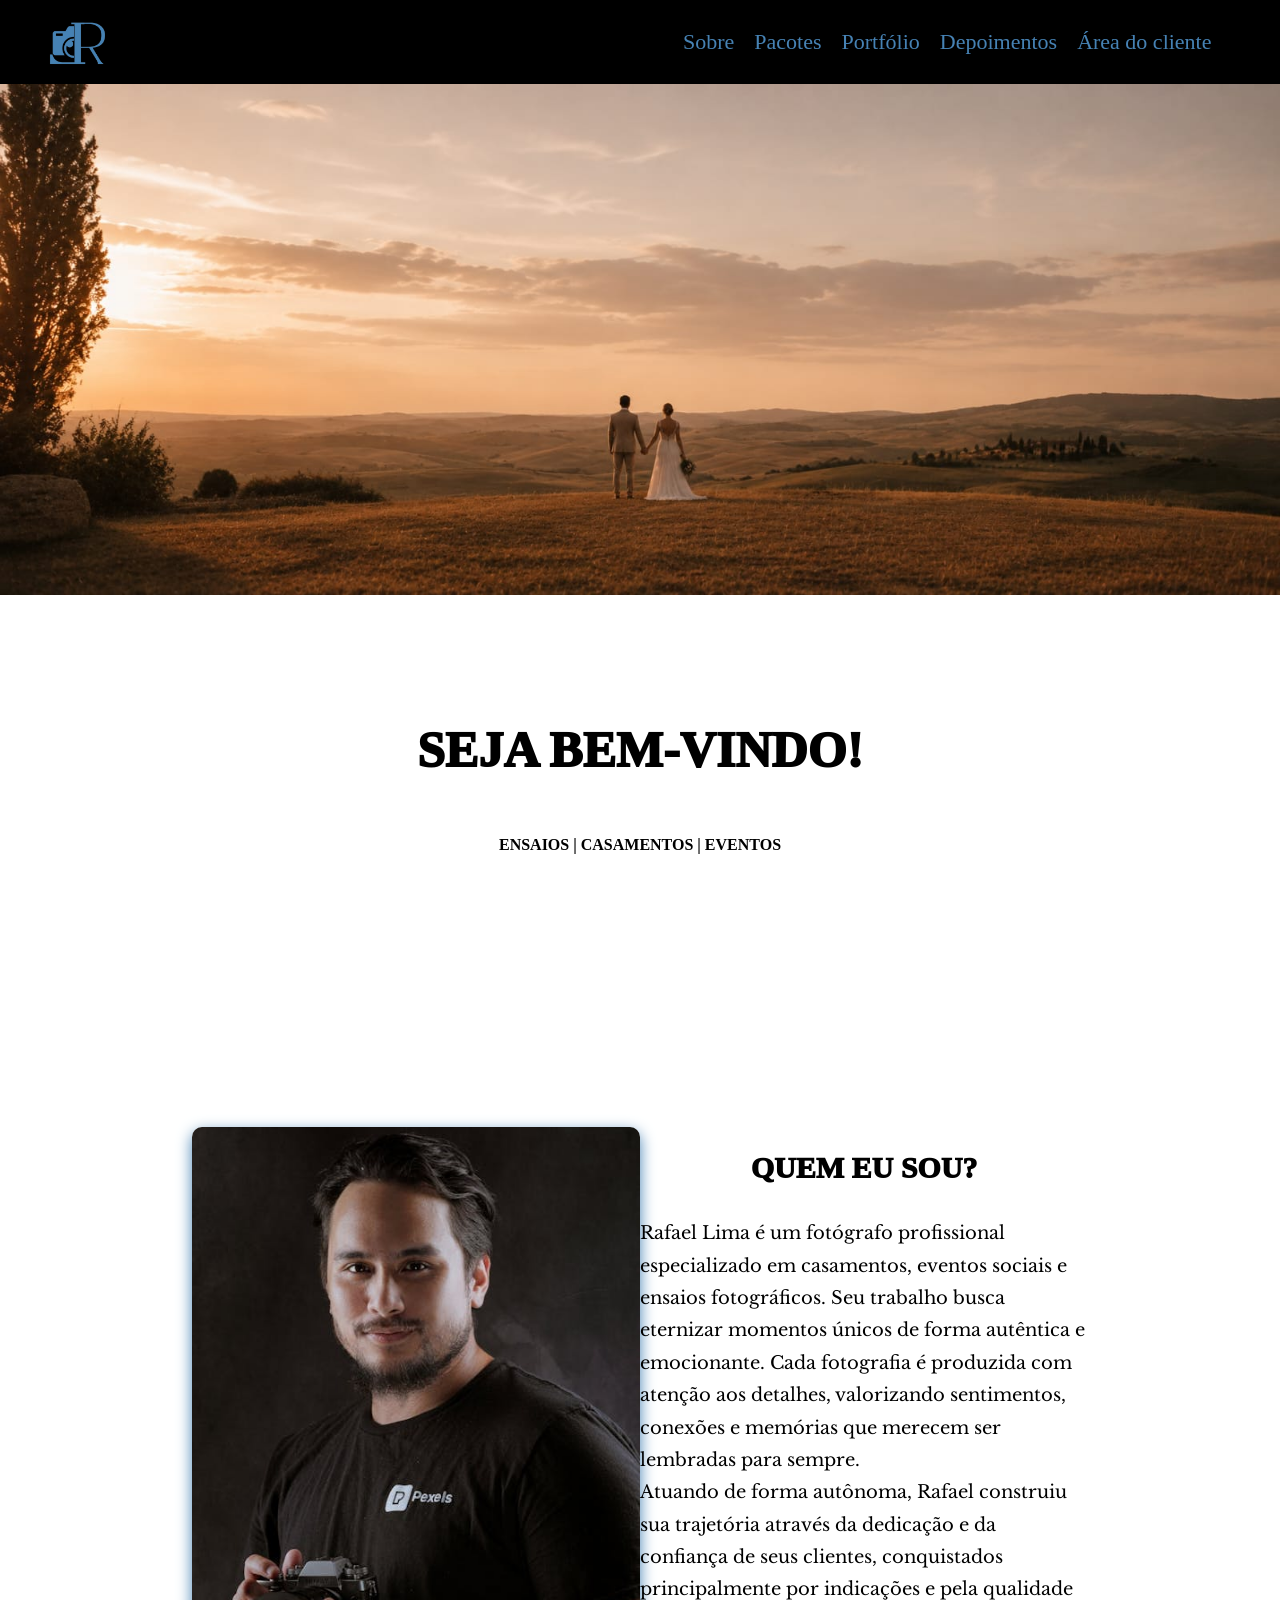
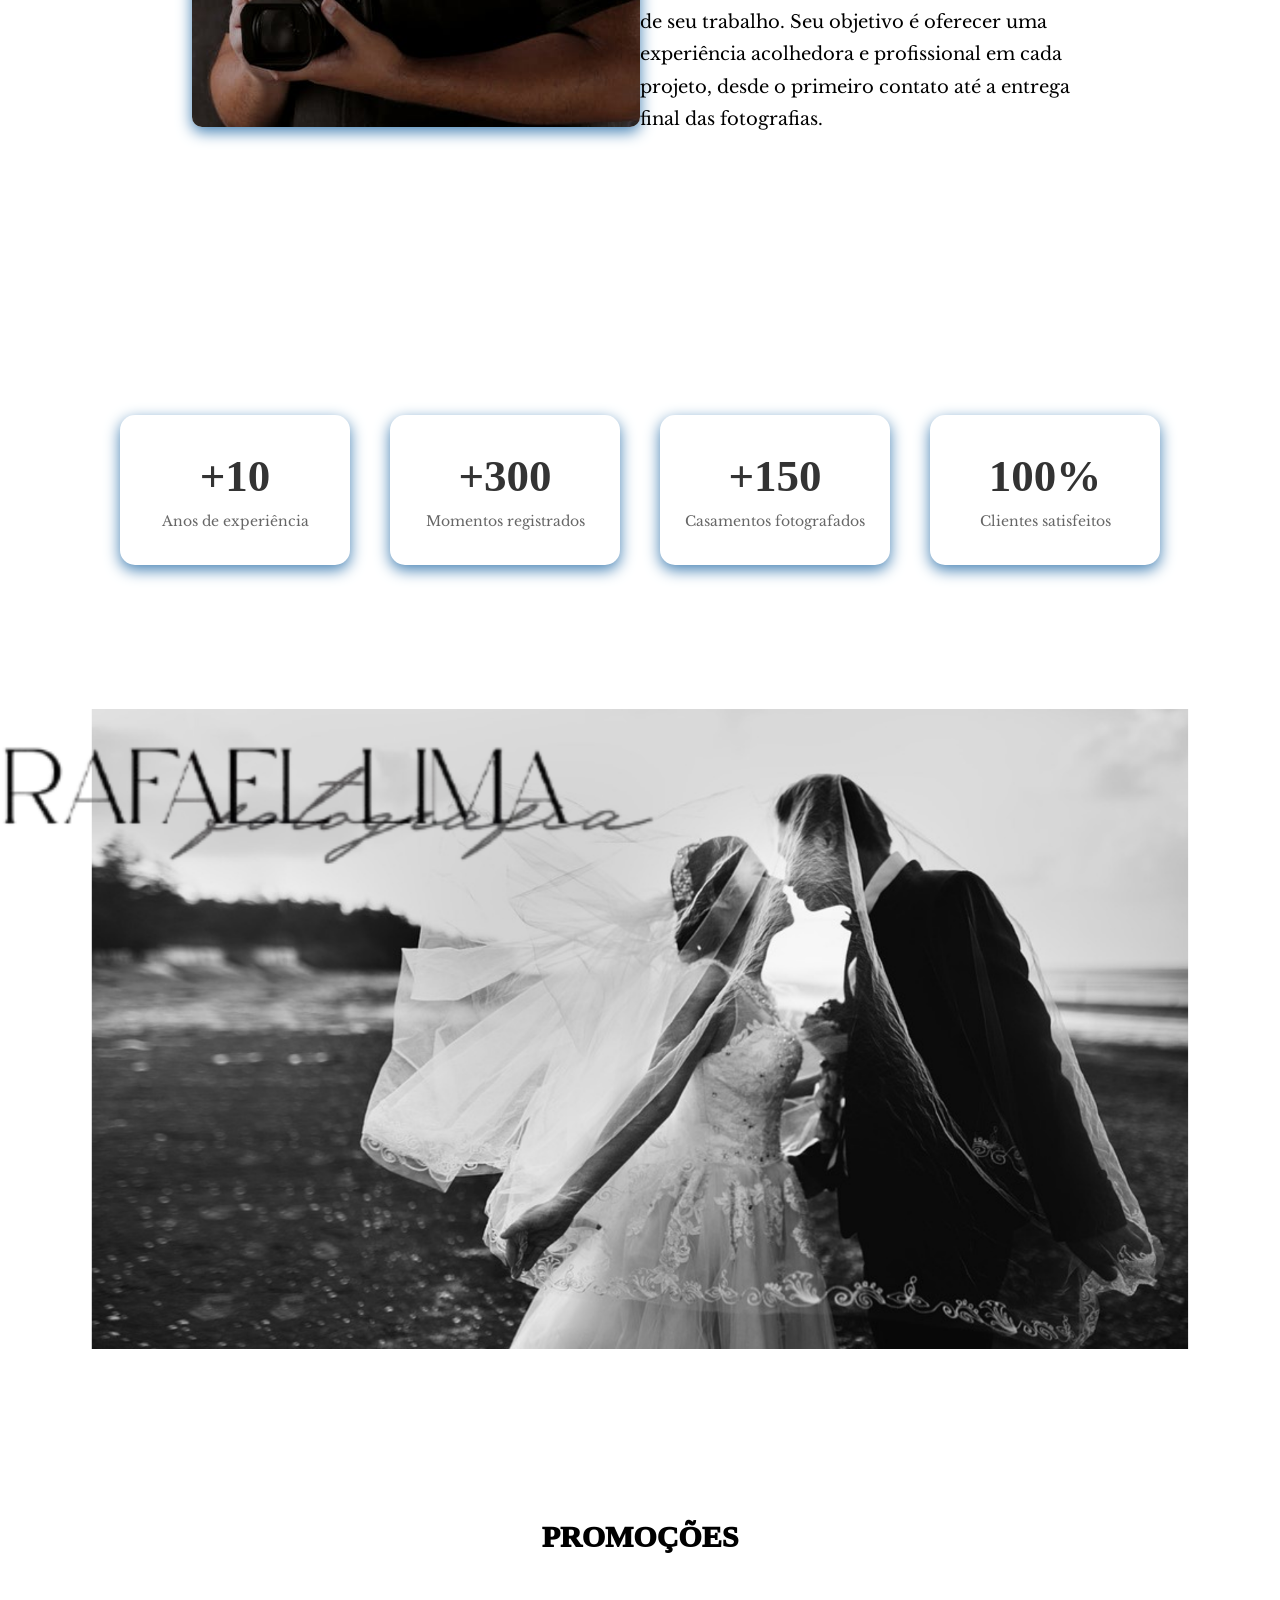
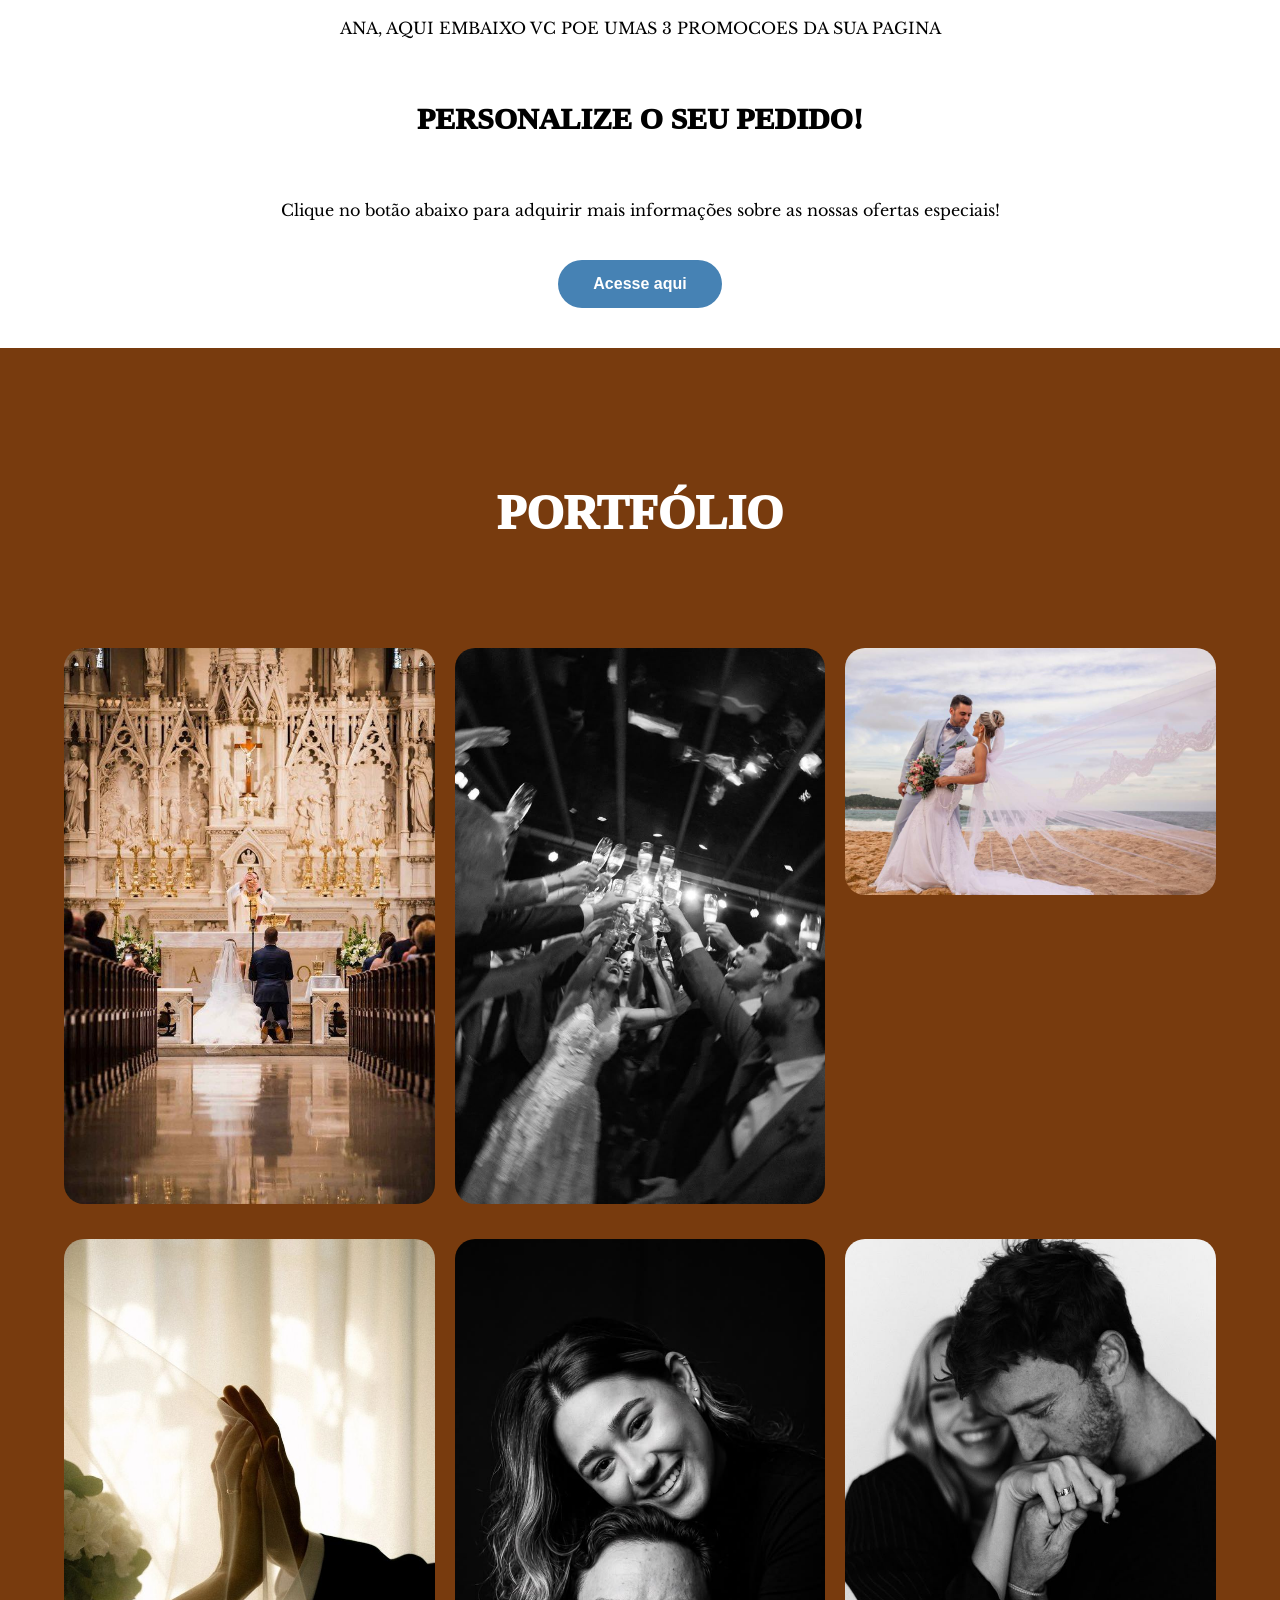
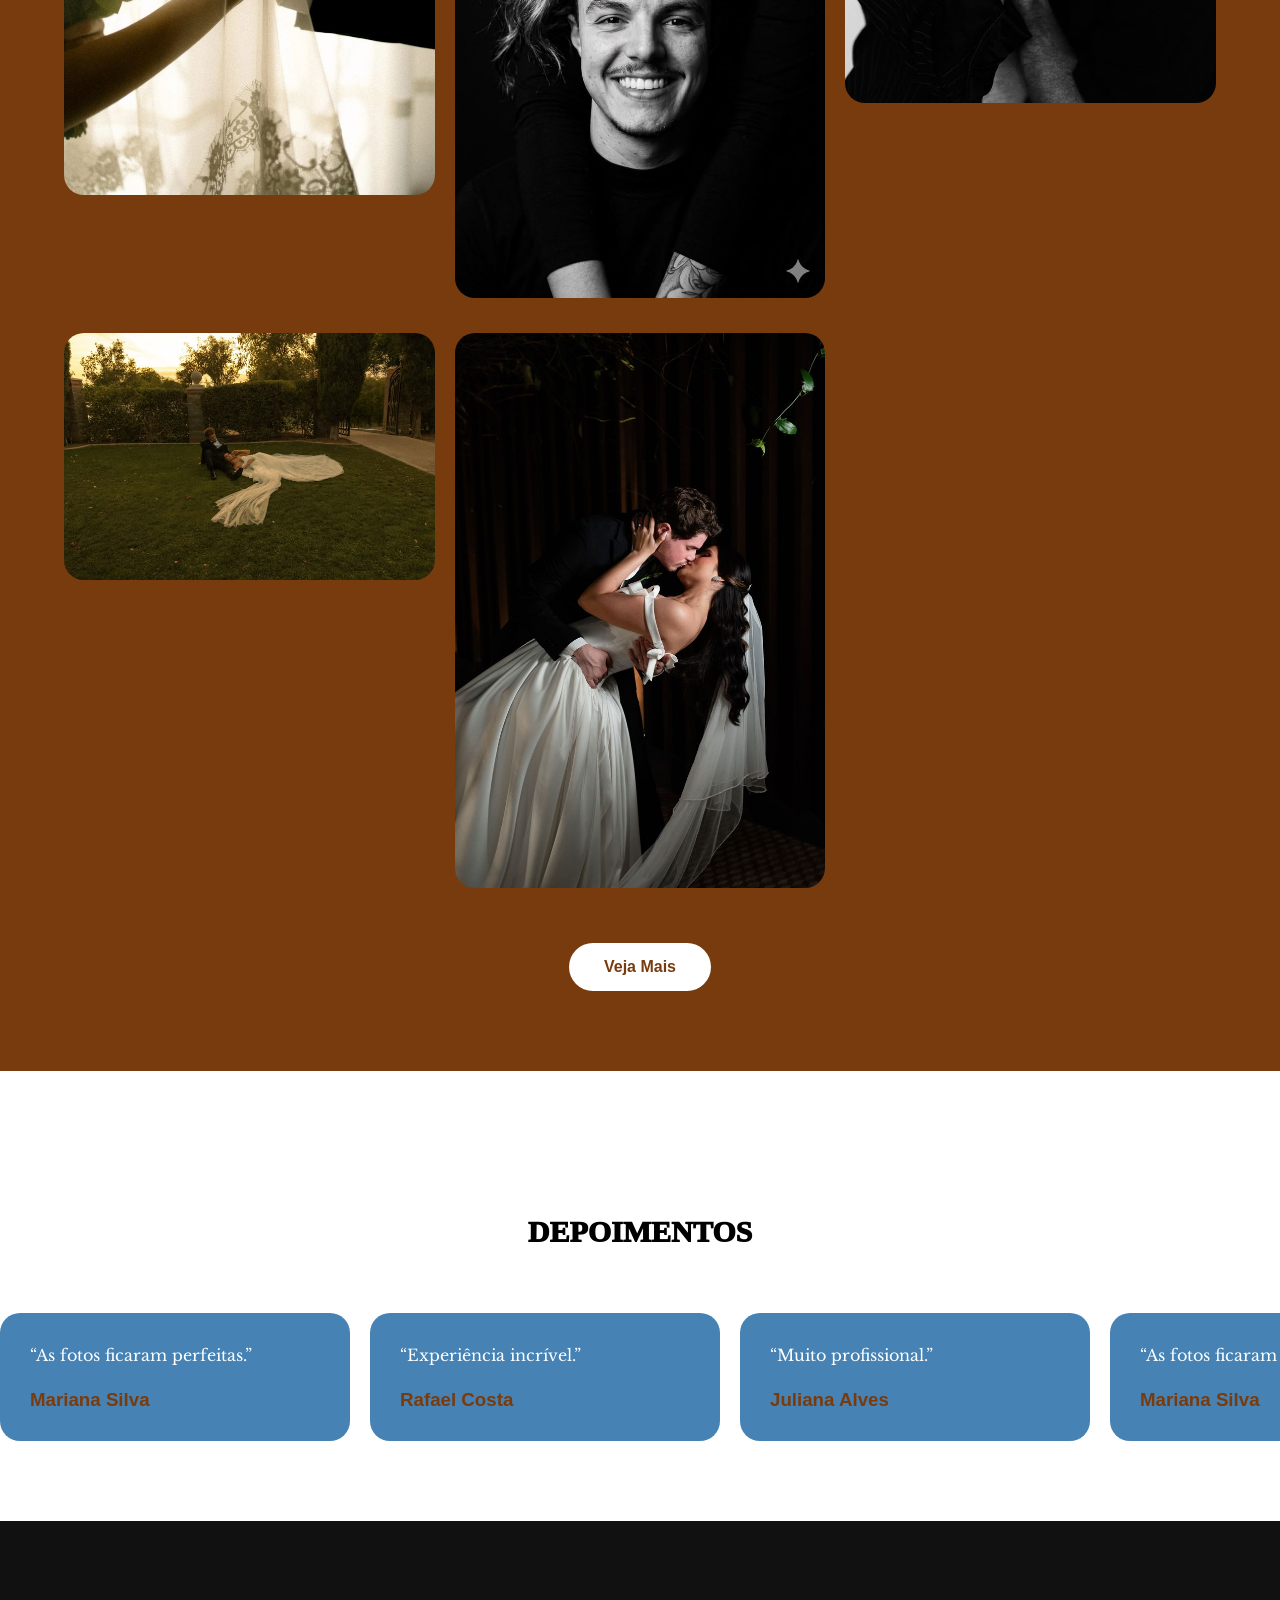
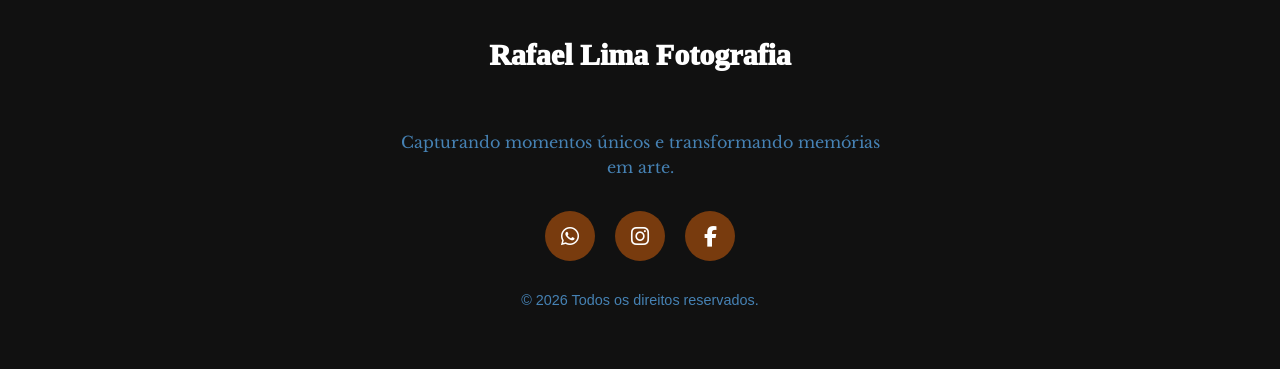
==== index.html @ 656b7de1 "28/05" ====
<!DOCTYPE html>
<html lang="en">

<head>
    <meta charset="UTF-8">
    <meta name="viewport" content="width=device-width, initial-scale=1.0">
    <link rel="preconnect" href="https://fonts.googleapis.com">
    <link rel="preconnect" href="https://fonts.gstatic.com" crossorigin>
    <link rel="preconnect" href="https://fonts.googleapis.com">
    <link rel="preconnect" href="https://fonts.gstatic.com" crossorigin>
    <link rel="stylesheet" href="https://cdn.jsdelivr.net/npm/swiper@11/swiper-bundle.min.css" />
    <link rel="stylesheet" href="https://cdnjs.cloudflare.com/ajax/libs/font-awesome/6.5.1/css/all.min.css">
    <link
        href="https://fonts.googleapis.com/css2?family=Bebas+Neue&family=Cormorant:ital,wght@0,300..700;1,300..700&family=Libre+Baskerville:ital,wght@0,400..700;1,400..700&display=swap"
        rel="stylesheet">
    <link
        href="https://fonts.googleapis.com/css2?family=Bebas+Neue&family=Libre+Baskerville:ital,wght@0,400..700;1,400..700&display=swap"
        rel="stylesheet">
    <link rel="stylesheet" href="style.css">
    <title>Rafael Lima</title>
</head>

<body>
    <header>
        <nav class="navbar">

            <div class="logo">
                <img src="img/logorl.png" alt="Logo">
            </div>

            <div class="hamburguer" onclick="toggleMenu()">
                ☰
            </div>

            <ul class="menu" id="menu">
                <li><a href="#sobre">Sobre</a></li>
                <li><a href="promocoes.html">Pacotes</a></li>
                <li><a href="portfolio.html">Portfólio</a></li>
                <li><a href="#dep">Depoimentos</a></li>
                <li><a href="logcliente.html">Área do cliente</a></li>
            </ul>

        </nav>
        <button id="backToTop">
            ↑
        </button>
    </header>

    <main>

        <section class="bannercasal">
            <img src="img/bannercasal.jpeg" alt="">
        </section>

        <section class="presentation">
            <h1 class="bem-vindo"> SEJA BEM-VINDO!</h1>
            <p class="ppresentation"> ENSAIOS | CASAMENTOS | EVENTOS</p>
        </section>

        <section class="grid">

            <div class="rafael">
                <img src="img/rafael.jpeg" alt="fotógrafo">
            </div>

            <div id="sobre" class="sobreele">
                <h1>QUEM EU SOU?</h1>
                <p>Rafael Lima é um fotógrafo profissional especializado em casamentos, eventos sociais e ensaios
                    fotográficos. Seu trabalho busca eternizar momentos únicos de forma autêntica e emocionante. Cada
                    fotografia é produzida com atenção aos detalhes, valorizando sentimentos, conexões e memórias que
                    merecem ser lembradas para sempre.</p>
                <p>Atuando de forma autônoma, Rafael construiu sua trajetória através da dedicação e da confiança de
                    seus clientes, conquistados principalmente por indicações e pela qualidade de seu trabalho. Seu
                    objetivo é oferecer uma experiência acolhedora e profissional em cada projeto, desde o primeiro
                    contato até a entrega final das fotografias.</p>
            </div>

        </section>

        <section class="infos">
            <div class="info-box">
                <h2>+10</h2>
                <p>Anos de experiência</p>
            </div>

            <div class="info-box">
                <h2>+300</h2>
                <p>Momentos registrados</p>
            </div>

            <div class="info-box">
                <h2>+150</h2>
                <p>Casamentos fotografados</p>
            </div>

            <div class="info-box">
                <h2>100%</h2>
                <p>Clientes satisfeitos</p>
            </div>
        </section>
        <section class="banner">
            <img src="img/banner.png" alt="">
        </section>

        <section class="promocoes">

            <h1>PROMOÇÕES</h1>
            <P>ANA, AQUI EMBAIXO VC POE UMAS 3 PROMOCOES DA SUA PAGINA</P>

            <h1>PERSONALIZE O SEU PEDIDO!</h1>
            <p>Clique no botão abaixo para adquirir mais informações sobre as nossas ofertas especiais!</p>

            <div class="btn-areapromocoes">
                <a href="promocoes.html" class="btnpromocoes">Acesse aqui</a>
            </div>
        </section>

        <section class="portfolio">
            <h1 class="port">PORTFÓLIO</h1>
            <div class="gallery">
                <img src="img/Boda en iglesia.jpg">
                <img src="img/casamento da tia ❤️.jpg">
                <img src="img/casamento.jpeg">
                <img src="img/download (1).jpg">
                <img src="img/download (2).jpg">
                <img src="img/download (3).jpg">
                <img src="img/Sydni Rose Photo.jpg">
                <img src="img/🤍🙏🏼.jpg">
            </div>

            <div class="btn-area">
                <a href="portfolio.html" class="btn">Veja Mais</a>
            </div>
        </section>

        <section id="dep" class="depoimentos">

            <h1>DEPOIMENTOS</h1>
            <div class="slider">
                <div class="slide-track">
                    <div class="card">
                        <p>“As fotos ficaram perfeitas.”</p>
                        <h3>Mariana Silva</h3>
                    </div>
                    <div class="card">
                        <p>“Experiência incrível.”</p>
                        <h3>Rafael Costa</h3>
                    </div>
                    <div class="card">
                        <p>“Muito profissional.”</p>
                        <h3>Juliana Alves</h3>
                    </div>

                    <!-- DUPLICA OS CARDS -->
                    <div class="card">
                        <p>“As fotos ficaram perfeitas.”</p>
                        <h3>Mariana Silva</h3>
                    </div>
                    <div class="card">
                        <p>“Experiência incrível.”</p>
                        <h3>Rafael Costa</h3>
                    </div>
                    <div class="card">
                        <p>“Muito profissional.”</p>
                        <h3>Juliana Alves</h3>
                    </div>
                </div>
            </div>
        </section>
    </main>

    <footer class="footer">
        <h1>Rafael Lima Fotografia</h1>
        <p>
            Capturando momentos únicos e transformando memórias em arte.
        </p>
        <div class="socials">
            <a href="#">
                <i class="fa-brands fa-whatsapp"></i>
            </a>
            <a href="#">
                <i class="fa-brands fa-instagram"></i>
            </a>
            <a href="#">
                <i class="fa-brands fa-facebook-f"></i>
            </a>
        </div>
        <span>
            © 2026 Todos os direitos reservados.
        </span>
        <script>
            function toggleMenu() {
                document.getElementById("menu")
                    .classList.toggle("active");
            }
        </script>
        <script src="https://cdn.jsdelivr.net/npm/swiper@11/swiper-bundle.min.js"></script>

        <script>
            const backToTop = document.getElementById("backToTop");
            window.addEventListener("scroll", () => {
                if (window.scrollY > 300) {
                    backToTop.classList.add("show");
                } else {
                    backToTop.classList.remove("show");
                }
            });

            backToTop.addEventListener("click", () => {
                window.scrollTo({
                    top: 0,
                    behavior: "smooth"
                });

            });

        </script>
    </footer>

</body>

</html>
---- style.css ----
h1 {
    font-family: "Cormorant Garamond", serif;
    font-weight: 400;
    font-style: normal;
    justify-content: center;
    text-align: center;
    padding: 5%;
    font-weight: 1000;
    font-size: 30px;
}

p {
    font-family: "Libre Baskerville", serif;
    font-weight: 400;
    font-style: normal;
}

#backToTop{
    position: fixed;
    bottom: 30px;
    right: 30px;
    width: 55px;
    height: 55px;
    border: none;
    border-radius: 50%;
    background: #111;
    color: white;
    font-size: 22px;
    cursor: pointer;
    box-shadow: 0 5px 20px rgba(0,0,0,0.2);
    z-index: 999;
    opacity: 0;
    visibility: hidden;
    transition: 0.3s;
}

#backToTop.show{
    opacity: 1;
    visibility: visible;
}

#backToTop:hover{
    transform: translateY(-3px);
}
/*PÁGINA DO HOME*/
/*NAVBAR*/

.navbar {
    display: flex;
    justify-content: space-between;
    align-items: center;
    background-color: black;
    padding: 5px;
}

.logo {
    margin-left: 3%;
}

.logo img {
    width: 70px;

}

.menu {
    display: flex;
    gap: 20px;
    list-style: none;
    margin-right: 5%;
}

.menu a {
    color: #4682B4;
    text-decoration: none;
    font-family: 'Cormorant Garamond', serif;
    font-size: 22px;
}

.menu :hover {
    color: white;
}

/* BOTÃO HAMBÚRGUER */
.hamburguer {
    display: none;

    font-size: 30px;
    color: #4682B4;
    cursor: pointer;
}

/* RESPONSIVO */
@media (max-width: 768px) {

    .hamburguer {
        display: block;
    }

    .menu {
        display: none;

        flex-direction: column;

        position: absolute;
        top: 80px;
        right: 0;

        background-color: white;

        width: 200px;
        padding: 20px;
    }

    .menu.active {
        display: flex;
    }
}

/*BANNER CASAL*/

.bannercasal img {
    width: 100%;
}

/*MAIN*/

.presentation {
    display: flex;
    flex-direction: column;
    justify-content: center;
    align-items: center;
    text-align: center;
    background-color: white;
    padding: 5%;
}

.bem-vindo {
    font-weight: 1000;
    font-size: 50px;
}


.ppresentation {
    font-family: "Cormorant Garamond", serif;
    font-weight: 550;
    font-style: normal;
}

/*SOBRE*/

.grid {
    display: flex;
    align-items: center;
    justify-content: center;
    padding: 200px 15%;
    flex-wrap: wrap;
}

.rafael {
    flex: 1;
    display: flex;
    justify-content: center;
}

.rafael img {
    width: 100%;
    max-width: 450px;
    height: 600px;
    object-fit: cover;
    border-radius: 10px;
    box-shadow: 0px 5px 15px #4682B4;
}

.sobreele {
    flex: 1;
    max-width: 500px;
    font-size: 18px;
    line-height: 1.8;
}

@media (max-width:768px) {
    .grid {
        flex-direction: column;
        text-align: center;
    }

    .sobreele {
        text-align: center;
    }

    .rafael img {
        height: auto;
    }
}

/*INFOS*/

.infos {
    display: flex;
    justify-content: center;
    align-items: center;
    gap: 40px;
    padding: 80px 20px;
    background-color: white;
    flex-wrap: wrap;
}

.info-box {
    background-color: white;
    width: 230px;
    padding: 35px 20px;
    border-radius: 15px;
    text-align: center;
    box-shadow: 0px 5px 15px #4682B4;
    transition: 0.3s;
}

.info-box:hover {
    transform: translateY(-8px);
}

.icon {
    font-size: 45px;
    margin-bottom: 15px;
}

.info-box h2 {
    font-family: "Cormorant Garamond", serif;
    font-size: 45px;
    margin-bottom: 10px;
    color: #333;
}

.info-box p {
    font-family: "Libre Baskerville", serif;
    font-size: 14px;
    color: #666;
}

/*BANNER*/

.banner img {
    margin-top: 5%;
    width: 100%;
}

/*PROMOÇÕES*/

.promocoes {
    text-align: center;
    justify-content: center;
    margin-top: 8%;
}

.btn-areapromocoes {
    text-align: center;
    margin-top: 40px;
    margin-bottom: 40px;
}

.btnpromocoes {
    display: inline-block;
    padding: 15px 35px;
    background: #4682B4;
    color: white;
    text-decoration: none;
    border-radius: 50px;
    font-weight: bold;
    transition: 0.4s;
}

.btnpromocoes:hover {
    background: #783B0E;
    color: white;
}

/*PORTFÓLIO*/

.portfolio {
    padding: 80px 5%;
    background: #783B0E;
}

.port {
    text-align: center;
    color: white;
    margin-bottom: 50px;
    font-size: 3rem;
}

.gallery {
    columns: 4 250px;
    column-gap: 15px;
}

.gallery img {
    width: 100%;
    margin-bottom: 15px;
    border-radius: 20px;
    display: block;
}

.btn-area {
    text-align: center;
    margin-top: 40px;
}

.btn {
    display: inline-block;
    padding: 15px 35px;
    background: white;
    color: #783B0E;
    text-decoration: none;
    border-radius: 50px;
    font-weight: bold;
    transition: 0.4s;
}

.btn:hover {
    background: #4682B4;
    color: white;
}

/*DEPOIMENTOS*/

.depoimentos {
    padding: 80px 0;
    background: white;
    overflow: hidden;
}

.titulo {
    font-family: "Cormorant Garamond", serif;
    text-align: center;
    color: black;
    margin-bottom: 100px;
    font-size: 3rem;
}

.slider {
    width: 100%;
    overflow: hidden;
}

.slide-track {

    display: flex;
    gap: 20px;
    width: max-content;
    animation: scroll 20s linear infinite;
}

.card {
    width: 350px;
    background: #4682B4;
    padding: 30px;
    border-radius: 20px;
    flex-shrink: 0;
}

.card p {
    color: white;
    line-height: 1.6;
    margin-bottom: 20px;
}

.card h3 {
    color: #783B0E;
}

@keyframes scroll {

    0% {
        transform: translateX(0);
    }

    100% {
        transform: translateX(-50%);
    }

}

/*FOOTER*/
.footer {
    background: #111;
    padding: 60px 5%;
    text-align: center;
    color: white;
}

.footer h2 {
    font-size: 2rem;
    margin-bottom: 15px;
}

.footer p {
    color: #4682B4;
    max-width: 500px;
    margin: 0 auto 30px;
    line-height: 1.6;
}

.socials {
    display: flex;
    justify-content: center;
    gap: 20px;
    margin-bottom: 30px;
}

.socials a {

    width: 50px;
    height: 50px;
    background: #783B0E;
    border-radius: 50%;
    display: flex;
    align-items: center;
    justify-content: center;
    color: white;
    font-size: 1.3rem;
    text-decoration: none;
    transition: 0.4s;
}

.socials a:hover {
    transform: translateY(-5px);
    background: white;
    color: #4682B4;
}

.footer span {
    color: #4682B4;
    font-size: 0.9rem;
}

/*PÁGINA DO LOGCLIENTE*/

/* ÁREA */

.login-area {
    width: 100%;
    min-height: 100vh;
    display: flex;
    justify-content: center;
    align-items: center;
    background: white;
}


/* BOX */

.login-box {
    width: 100%;
    max-width: 420px;
    padding: 50px 40px;
    border-radius: 25px;
    background: white;
    backdrop-filter: blur(12px);
    border: 1px solid #4682B4;
    text-align: center;
}


/* TÍTULO */

.login-box h1 {
    color: #783B0E;
    font-size: 2.5rem;
    margin-bottom: 10px;
}


/* TEXTO */

.login-box p {
    color: #4682B4;
    margin-bottom: 35px;
}


/* INPUT */

.input-group input {
    width: 100%;
    padding: 18px;
    border: none;
    outline: none;
    border-radius: 15px;
    background: #4682B4;
    color: #4682B4;
    font-size: 1rem;
}


/* PLACEHOLDER */

.input-group input::placeholder {
    color: rgba(255, 255, 255, 0.5);
}


/* BOTÃO */

button {
    width: 100%;
    margin-top: 20px;
    padding: 18px;
    border: none;
    border-radius: 15px;
    background: white;
    color: black;
    font-size: 1rem;
    font-weight: bold;
    cursor: pointer;
    transition: 0.3s;
}

/* HOVER */

button:hover {
    transform: translateY(-3px);
    background: #bb6629;
}

/*PÁGINA ÁREA DO CLIENTE*/

/*PÁGINA DO PORTFOLIO*/

.navbarportfolio {
    display: flex;
    justify-content: space-between;
    align-items: center;
    background-color: white;
    padding: 5px;
}

.pp {
    justify-content: center;
    text-align: center;
}

.logo {
    margin-left: 3%;
}

.logo img {
    width: 70px;

}

.menuportfolio {
    display: flex;
    gap: 20px;
    list-style: none;
    margin-right: 5%;
}

.menuportfolio a {
    color: #4682B4;
    text-decoration: none;
    font-family: 'Cormorant Garamond', serif;
    font-size: 22px;
}

.menuportfolio :hover {
    color: #783B0E;
}

/* BOTÃO HAMBÚRGUER */
.hamburguer {
    display: none;

    font-size: 30px;
    color: #4682B4;
    cursor: pointer;
}

/* RESPONSIVO */
@media (max-width: 768px) {

    .hamburguer {
        display: block;
    }

    .menuportfolio {
        display: none;

        flex-direction: column;

        position: absolute;
        top: 80px;
        right: 0;

        background-color: white;

        width: 200px;
        padding: 20px;
    }

    .menuportfolio.active {
        display: flex;
    }
}

/* RESET */

* {
    margin: 0;
    padding: 0;
    box-sizing: border-box;
}

html {
    scroll-behavior: smooth;
}

body {
    font-family: Arial, sans-serif;
    overflow-x: hidden;
}


/* HERO */

.hero {
    position: relative;
    width: 100%;
    height: 100vh;
    overflow: hidden;
}

/* VIDEO */

.video-bg {
    position: absolute;
    top: 50%;
    left: 50%;
    transform: translate(-50%, -50%);
    width: 100%;
    height: 100%;
    object-fit: cover;
}


/* CAMADA ESCURA */

.overlay {
    position: absolute;
    inset: 0;
    background: rgba(0, 0, 0, 0.4);
}


/* CONTEÚDO */

.hero-content {
    position: relative;
    z-index: 2;
    height: 100%;
    display: flex;
    flex-direction: column;
    justify-content: center;
    align-items: center;
    color: white;
    text-align: center;
}

.hero-content h1 {
    font-size: 4rem;
    letter-spacing: 3px;
}

.hero-content p {
    margin-top: 15px;
    font-size: 1.2rem;
}


/* BOTÃO */

.scroll-btn {
    position: absolute;
    bottom: 30px;
    left: 50%;
    transform: translateX(-50%);
    z-index: 3;
    color: white;
    text-decoration: none;
    font-size: 35px;
    animation: subirDescer 1.5s infinite;
}


/* ANIMAÇÃO */

@keyframes subirDescer {

    0% {
        transform: translateX(-50%) translateY(0);
    }

    50% {
        transform: translateX(-50%) translateY(10px);
    }

    100% {
        transform: translateX(-50%) translateY(0);
    }
}


/* SEÇÃO ABAIXO */

.sobre {
    min-height: 100vh;

    padding: 80px;

    background: #f5f5f5;
}

.gridportfolio {
    display: flex;
    align-items: center;
    justify-content: center;
    padding: 20%;
    flex-wrap: wrap;
}



@media (max-width:768px) {
    .gridportfolio {
        flex-direction: column;
        text-align: center;
    }
}

.showcase {
    width: 100%;
    justify-content: center;
    max-width: 1200px;
    margin-left: 18%;
    padding: 80px 8px;
    display: grid;
    grid-template-columns: 1fr 1fr;
    gap: 80px 50px;
    align-items: center;
}

.image-card {
    width: 100%;
    height: 350px;
    border-radius: 20px;
    overflow: hidden;
    box-shadow: 0px 5px 15px #4682B4;
}

.image-card img {
    width: 100%;
    height: 100%;
    object-fit: cover;
}

.feedback-section {
    width: 100%;
    padding: 100px 20px;
    background: white;
    display: flex;
    justify-content: center;
}

.feedback-container {
    width: 100%;
    max-width: 700px;
    background: white;
    padding: 50px;
    border-radius: 24px;
    box-shadow: 0px 5px 15px #4682B4;
}

.mini-title {
    font-size: 14px;
    font-weight: 600;
    color: #888;
    text-transform: uppercase;
    letter-spacing: 2px;
}

.feedback-container h2 {
    font-size: 42px;

    margin-top: 10px;
    margin-bottom: 15px;
    color: #111;
}

.feedback-container p {
    color: #666;
    line-height: 1.6;
    margin-bottom: 40px;
}

.feedback-form {
    display: flex;
    flex-direction: column;
    gap: 25px;
}

.input-group {
    display: flex;
    flex-direction: column;
    gap: 10px;
}

.input-group label {
    font-weight: 600;
    color: #222;
}

.input-group input,
.input-group select,
.input-group textarea {
    width: 100%;
    padding: 16px;
    border: 1px solid #ddd;
    border-radius: 14px;
    font-size: 16px;
    outline: none;
    transition: 0.3s;
}

.input-group input:focus,
.input-group select:focus,
.input-group textarea:focus {
    border-color: #111;
}

.feedback-form button {
    margin-top: 10px;
    padding: 18px;
    border: none;
    border-radius: 14px;
    background: #111;
    color: white;
    font-size: 16px;
    font-weight: 600;
    cursor: pointer;
    transition: 0.3s;
}

.feedback-form button:hover {
    transform: translateY(-2px);
    opacity: 0.9;
}

.gallery{
    display: grid;
    grid-template-columns: repeat(auto-fit, minmax(300px, 1fr));
    gap: 20px;
    margin-top: 50px;
}

.photo{
    overflow: hidden;
    border-radius: 20px;
    transition: 0.4s;
}

.photo img{
    width: 100%;
    height: 350px;
    object-fit: cover;
    display: block;
}

.filter-buttons{
    display: flex;
    gap: 30px;
    justify-content: center;
    margin-bottom: 40px;
}

.filter-buttons button.active{
    color: black;
    font-weight: 700;
}

.filter-buttons button:hover{
    color: black;
}
/*PÁGINA DE PROMOÇÕES*/
/* HERO */

.hero-pacotes {
    display: flex;
    align-items: center;
    justify-content: right;
    background: white;
}

.hero-texto {
    width: 35%;
}

.hero-texto p {
    font-family: "Cormorant Garamond", serif;
    font-size: 3rem;
    line-height: 1.4;
    color: #222;
}

.hero-imagem {
    width: 60%;
}

.hero-imagem img {
    width: 100%;
    display: block;
}

/* PACOTES */

.pacotes-page {
    padding: 80px 8%;
}

.pacotes-title {
    font-family: "Cormorant Garamond", serif;
    font-size: 50px;
    font-weight: 400;
    text-align: center;
    margin-bottom: 80px;
}

.pacotes-grid {
    display: flex;
    justify-content: center;
    gap: 30px;
    flex-wrap: wrap;
}

.pacote-card {
    width: 360px;
    min-height: 450px;

    padding: 35px;

    display: flex;
    flex-direction: column;

    border: 1px solid #d8e8ef;
    border-radius: 25px;

    transition: 0.3s;
}

.pacote-card:hover {
    transform: translateY(-10px);
}

.pacote-card h3 {
    margin-bottom: 30px;
    font-size: 28px;
}

.pacote-preco {
    font-size: 4rem;
    font-weight: bold;
    margin-bottom: 30px;
}

.pacote-card ul {
    flex: 1;
    list-style: none;
}

.pacote-card li {
    margin-bottom: 15px;
    font-size: 18px;
}

.pacote-btn {
    text-decoration: none;
    text-align: center;

    padding: 15px;

    border: 1px solid #ddd;
    border-radius: 15px;

    color: black;

    transition: 0.3s;
}

.pacote-btn:hover {
    background: #4682B4;
    color: white;
}

/* PROMOÇÃO */

.promo-banner {
    display: flex;

    margin-top: 100px;

    overflow: hidden;

    border-radius: 35px;

    background: #8d3a10;
}

.promo-img {
    width: 45%;
}

.promo-img img {
    width: 100%;
    height: 100%;
    object-fit: cover;
}

.promo-content {
    width: 55%;

    display: flex;
    flex-direction: column;
    justify-content: center;
    align-items: center;

    padding: 50px;

    text-align: center;
}

.promo-content h2 {
    font-family: "Cormorant Garamond", serif;
    font-size: 3rem;

    margin-bottom: 20px;
}

.promo-content h3 {
    font-size: 5rem;

    margin-bottom: 20px;
}

.promo-content p {
    font-size: 1.4rem;

    margin-bottom: 15px;
}

.promo-content span {
    margin-bottom: 30px;
}

.promo-btn {
    padding: 15px 40px;

    background: white;
    color: #783B0E;

    text-decoration: none;

    border-radius: 50px;

    transition: 0.3s;
}

.promo-btn:hover {
    background: #4682B4;
    color: white;
}

/* RESPONSIVO */

@media (max-width: 900px) {

    .hero-pacotes {
        flex-direction: column;
        gap: 30px;
    }

    .hero-texto,
    .hero-imagem {
        width: 100%;
        text-align: center;
    }

    .hero-texto p {
        font-size: 2rem;
    }

    .pacotes-title {
        font-size: 3rem;
    }

    .promo-banner {
        flex-direction: column;
    }

    .promo-img,
    .promo-content {
        width: 100%;
    }

    .promo-content h3 {
        font-size: 3rem;
    }
}

/*PÁGINA DO FORMS DE PROMOÇÕES*/

/* ==========================================
   PÁGINA DE AGENDAMENTO (VERSÃO COMPACTA E CENTRALIZADA)
   ========================================== */

.booking-container {
    max-width: 700px; /* Reduzido de 1200px para 700px para juntar os elementos no centro */
    margin: 0 auto;
    padding: 40px 20px;
    font-family: 'Libre Baskerville', serif;
}

.booking-title {
    font-family: "Cormorant Garamond", serif;
    font-size: 24px;
    font-weight: bold;
    margin-bottom: 25px;
    color: #333;
}

/* Grid para Calendário e Horários aproximados */
.datetime-grid {
    display: grid;
    grid-template-columns: 1fr 1fr;
    gap: 40px; /* Espaço menor entre calendário e horários */
    margin-bottom: 40px;
}

@media (max-width: 600px) {
    .datetime-grid {
        grid-template-columns: 1fr;
        gap: 30px;
    }
}

/* Calendário Estático Ajustado */
.calendar-box {
    max-width: 320px;
    margin: 0 auto; /* Mantém centralizado se quebrar linha */
}

.calendar-header {
    display: flex;
    justify-content: space-between;
    align-items: center;
    font-size: 22px;
    font-weight: bold;
    margin-bottom: 15px;
}

.calendar-days-grid {
    display: grid;
    grid-template-columns: repeat(7, 1fr);
    gap: 8px;
    text-align: center;
    font-size: 13px;
}

.day-name {
    font-weight: bold;
    color: #666;
    font-size: 11px;
}

.weekend {
    color: #d9534f;
}

.calendar-day {
    padding: 6px 0;
    cursor: pointer;
    border-radius: 5px;
    transition: 0.2s;
}

.calendar-day:hover:not(.empty) {
    background-color: #eaddd3;
}

/* Grid de Horários mais juntinho */
.time-slots {
    display: grid;
    grid-template-columns: repeat(3, 1fr);
    gap: 12px;
    align-content: start;
    max-width: 320px;
    margin: 0 auto;
}

.time-btn {
    background-color: #eaddd3;
    color: #333;
    border: none;
    padding: 10px;
    border-radius: 8px;
    font-size: 13px;
    font-weight: 500;
    cursor: pointer;
    transition: 0.3s;
    margin-top: 0;
}

.time-btn:hover {
    background-color: #783B0E;
    color: white;
}

/* Formulários, Inputs e Textareas focados no centro */
.form-section-title {
    font-family: "Cormorant Garamond", serif;
    font-size: 22px;
    font-weight: bold;
    margin-top: 35px;
    margin-bottom: 8px;
}

.form-subtitle {
    font-size: 12px;
    color: #666;
    margin-bottom: 15px;
}

.textarea-beige {
    width: 100%; /* Ocupa toda a largura do bloco central de 700px */
    height: 100px;
    background-color: #eaddd3;
    border: 1px solid #ccc;
    border-radius: 12px;
    padding: 15px;
    font-family: inherit;
    resize: none;
    outline: none;
    box-sizing: border-box;
}

/* Checkboxes mais próximos */
.options-flex {
    display: flex;
    gap: 40px; /* Reduzido o espaço vazio do meio */
    margin-top: 20px;
    flex-wrap: wrap;
}

.options-column {
    flex: 1;
    min-width: 220px;
}

.column-title {
    font-weight: bold;
    margin-bottom: 15px;
    font-size: 15px;
}

.checkbox-group {
    display: flex;
    align-items: center;
    gap: 10px;
    margin-bottom: 12px;
    font-size: 13px;
}

.checkbox-group input[type="checkbox"] {
    width: 16px;
    height: 16px;
    accent-color: #783B0E;
    cursor: pointer;
}

.input-text-short {
    border: 1px solid #ccc;
    border-radius: 4px;
    padding: 2px 6px;
    width: 100px;
    font-size: 12px;
}

/* Linha separadora mais sutil */
@media (min-width: 601px) {
    .options-column:not(:last-child) {
        border-right: 1px solid #eee;
        padding-right: 20px;
    }
}

/* Seção de Contatos alinhada */
.input-contact-group {
    margin-bottom: 15px;
    width: 100%;
}

.input-contact-group label {
    display: block;
    font-size: 13px;
    margin-bottom: 6px;
    font-weight: bold;
    color: #333;
}

.input-contact-group input[type="text"],
.input-contact-group input[type="email"] {
    width: 100%;
    padding: 10px 12px;
    border: 1px solid #ccc;
    border-radius: 6px;
    background-color: #fff;
    font-family: inherit;
    font-size: 13px;
    outline: none;
    box-sizing: border-box;
}

.input-contact-group input::placeholder {
    color: #bbb;
    font-style: italic;
}

/* Botão de Envio */
.btn-submit-container {
    display: flex;
    justify-content: center;
    margin-top: 35px;
    margin-bottom: 10px;
}

.btn-submit-beige {
    background-color: #783B0E;
    color: #f8f1f1;
    font-family: 'Cormorant Garamond', serif;
    font-size: 18px;
    font-weight: bold;
    padding: 12px 50px;
    border: 1px solid #999;
    border-radius: 25px;
    cursor: pointer;
    transition: 0.3s;
}

.btn-submit-beige:hover {
    background-color: #2f5f96;
    color: #100303;
}
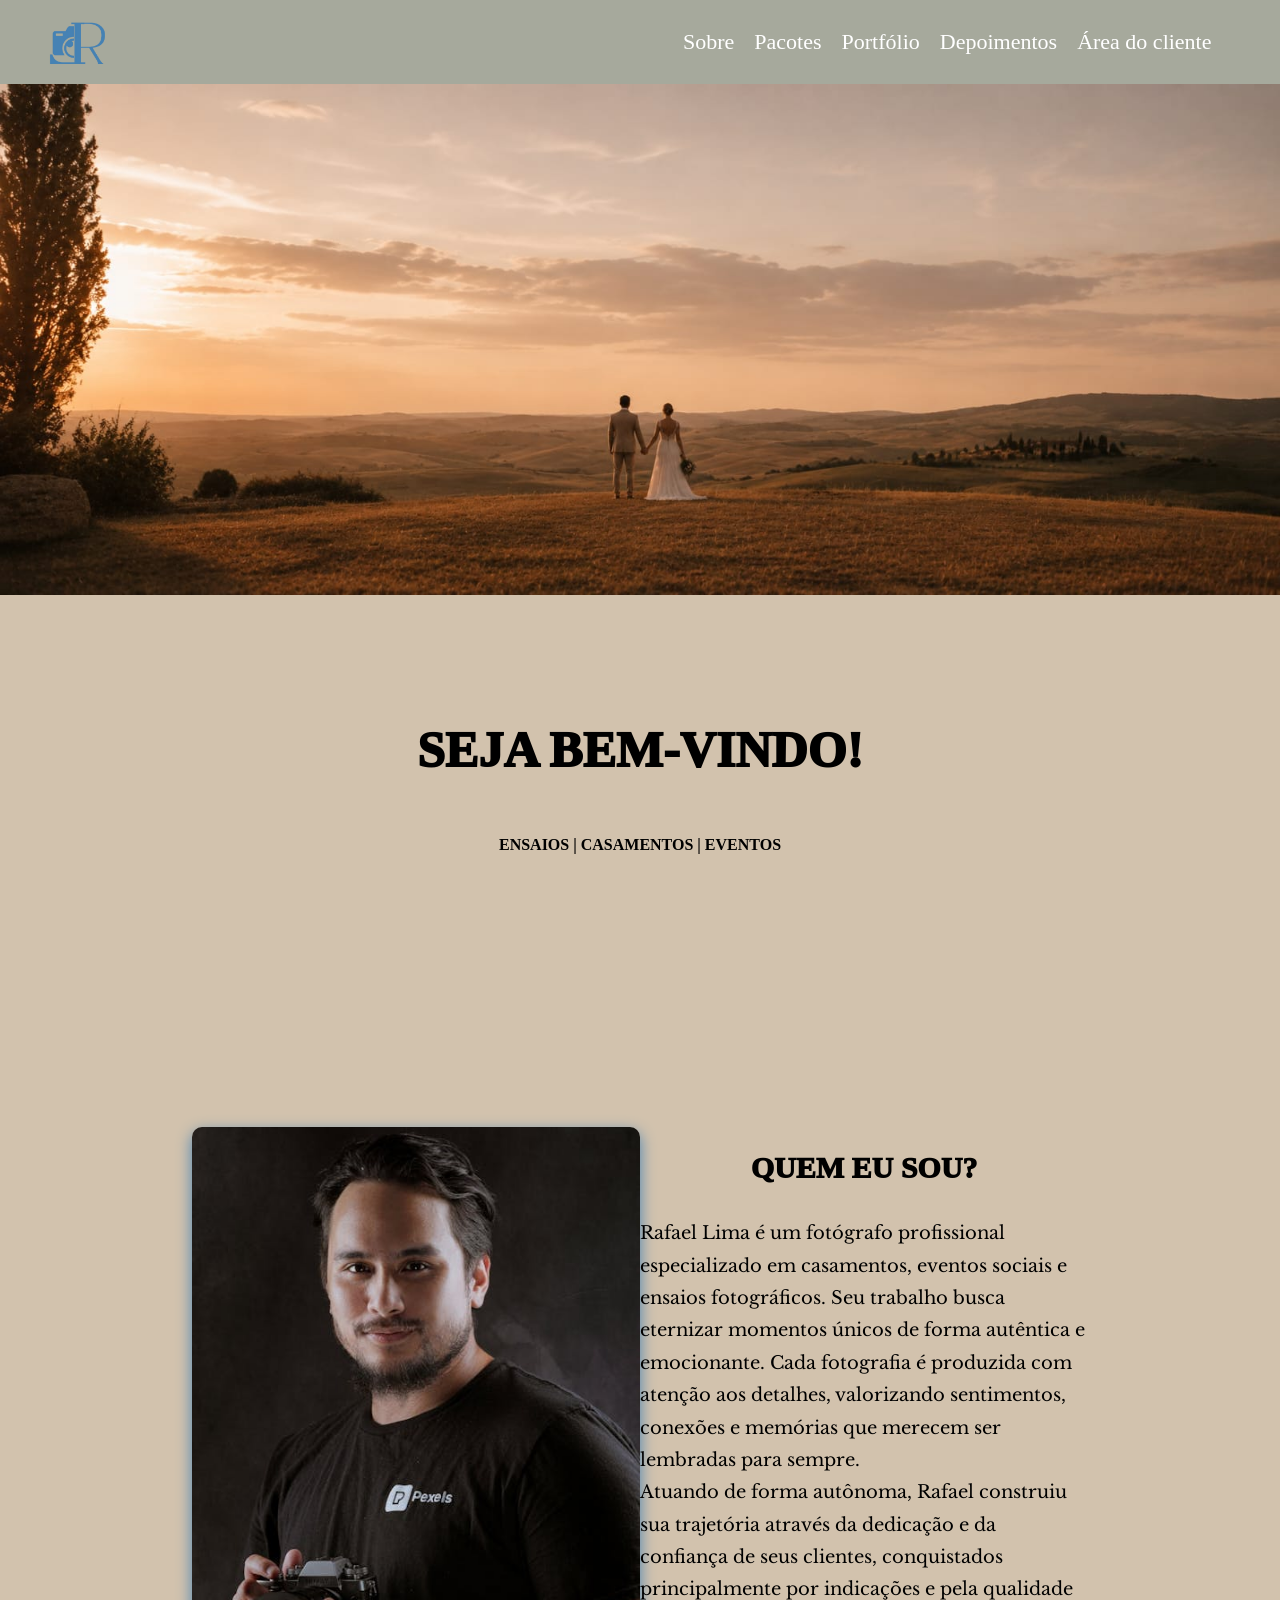
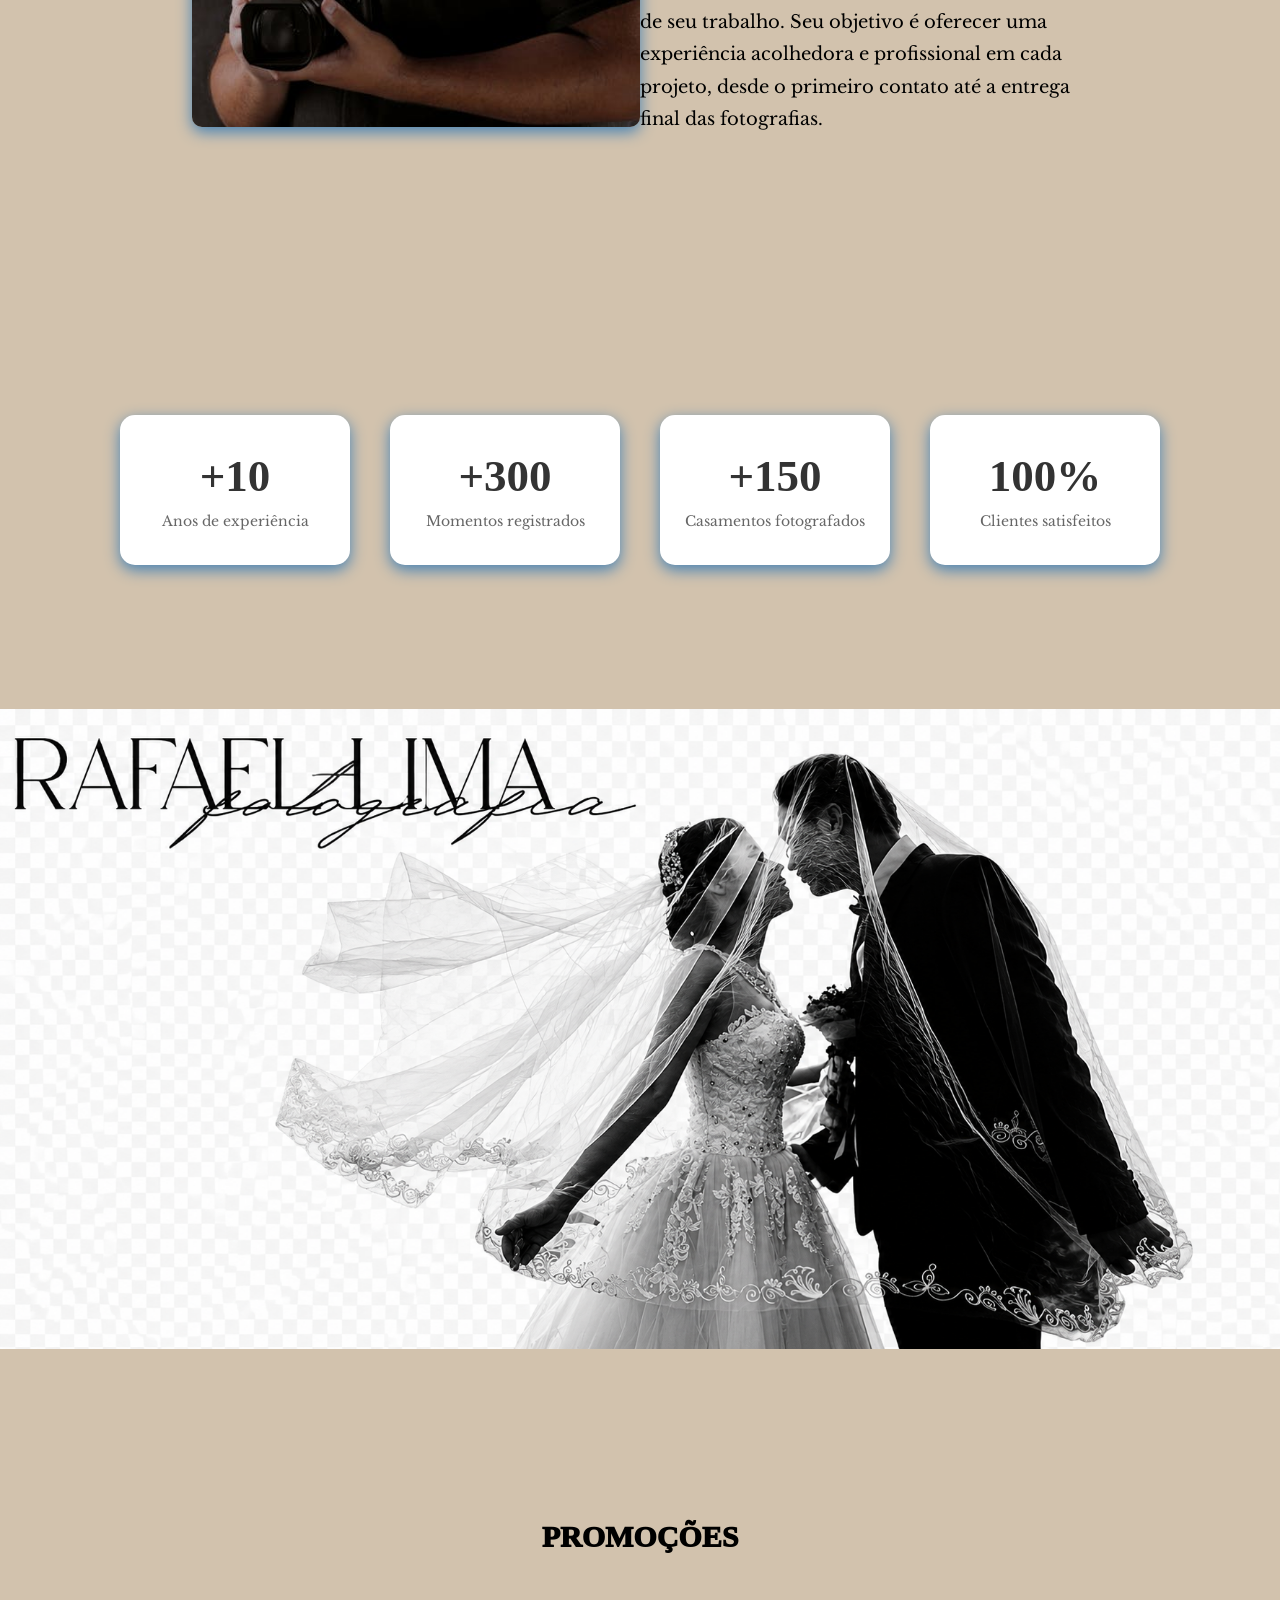
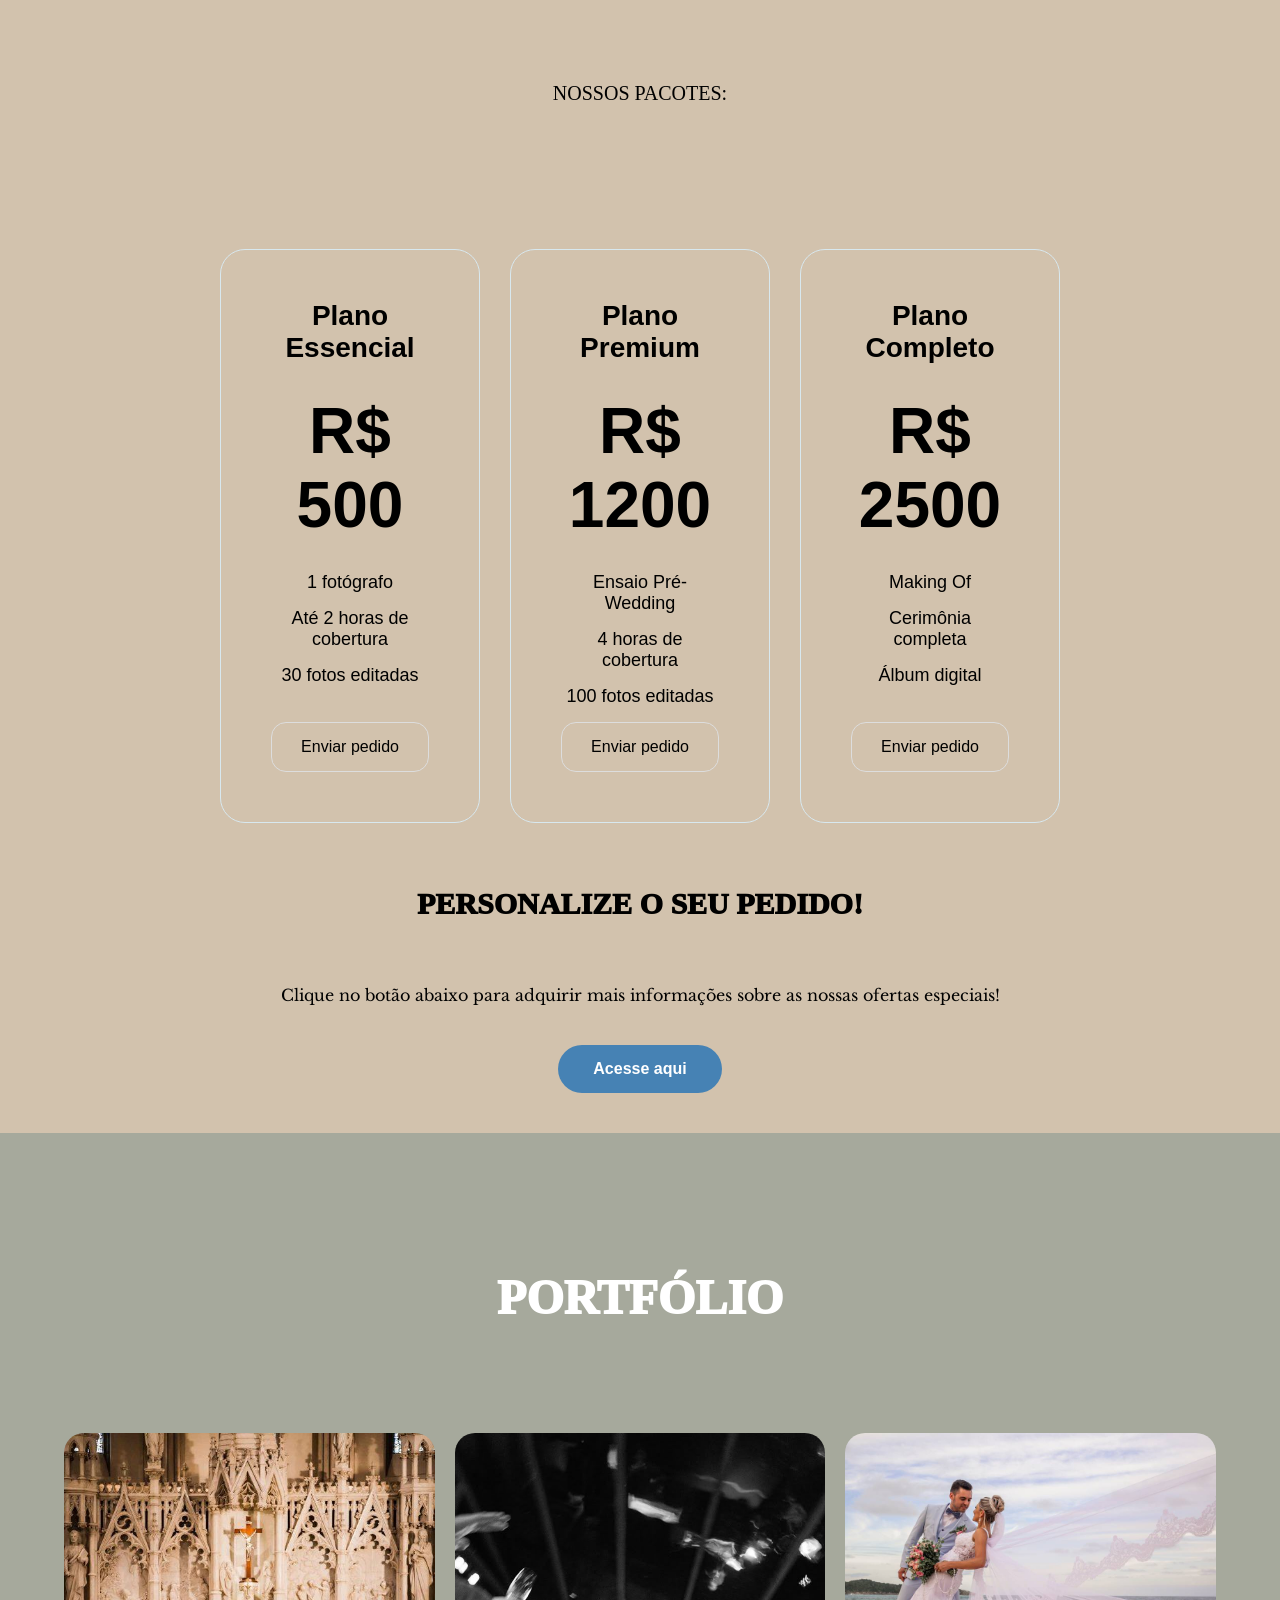
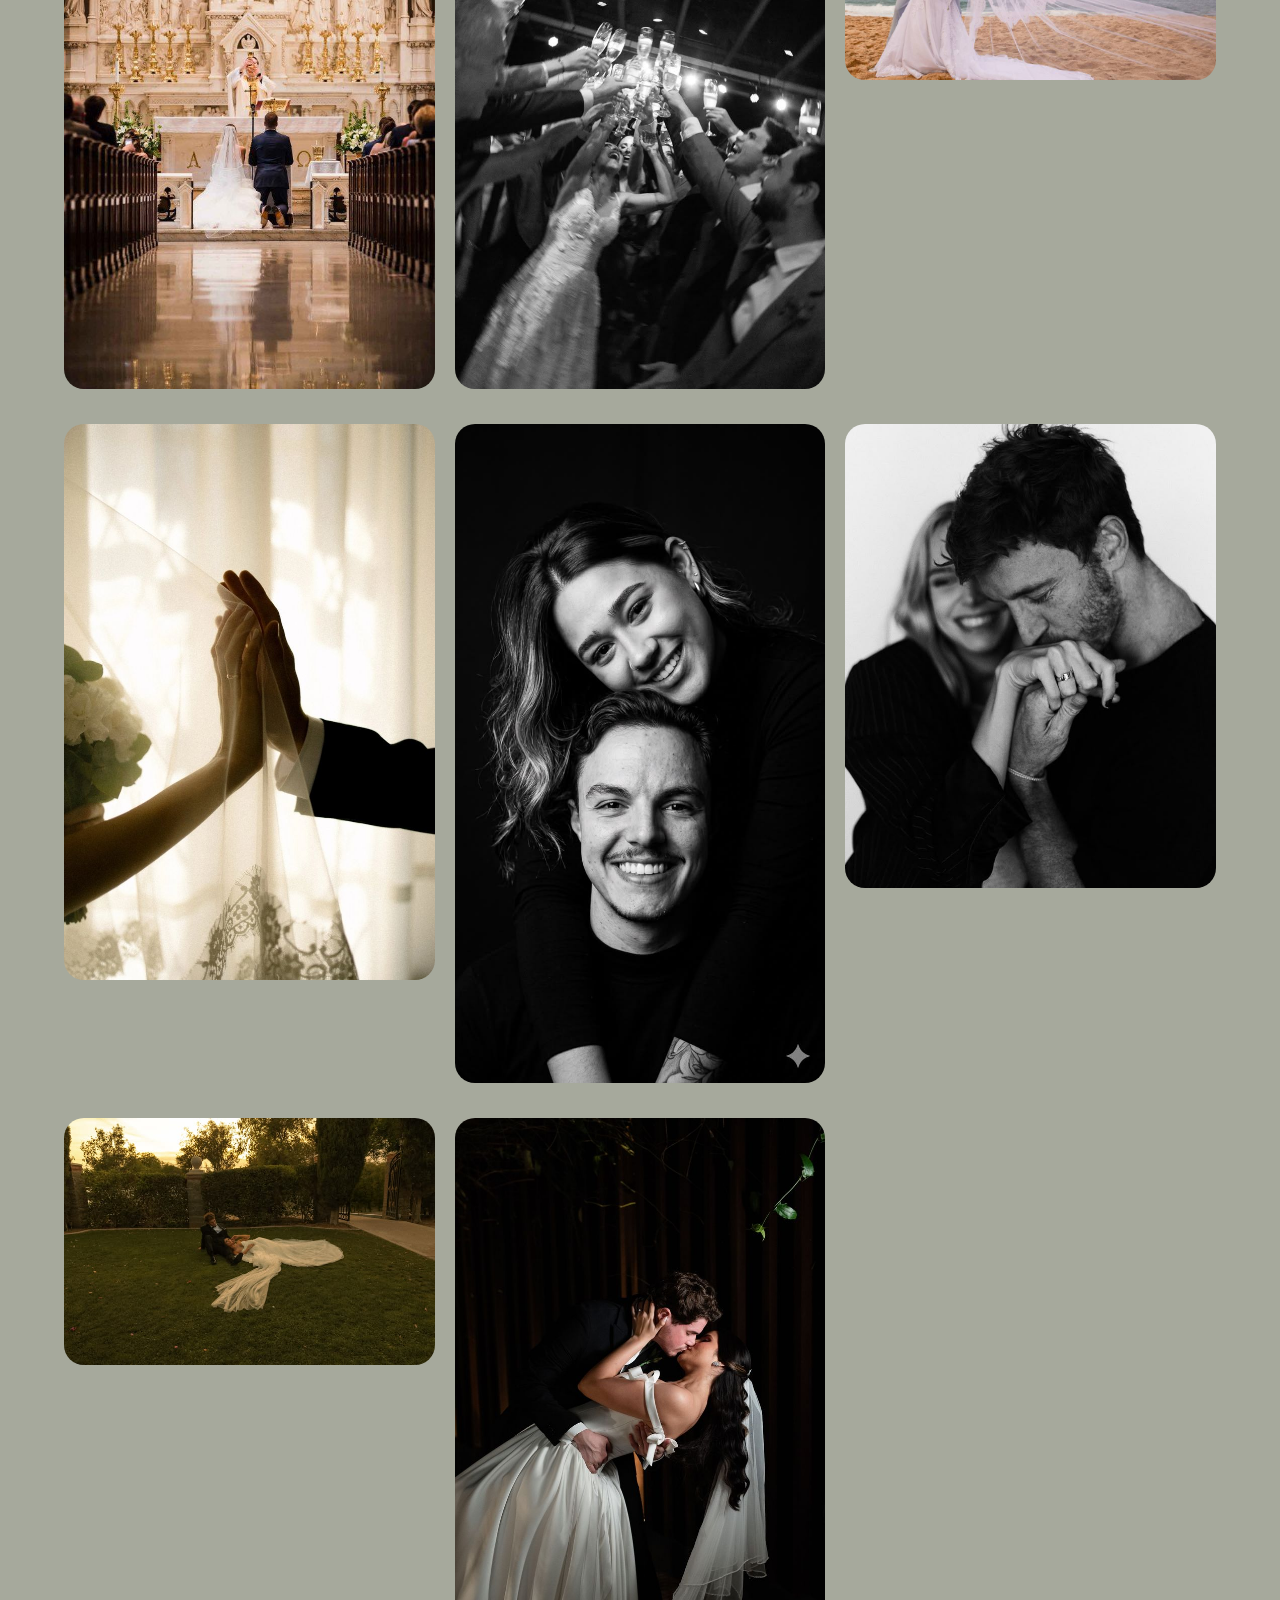
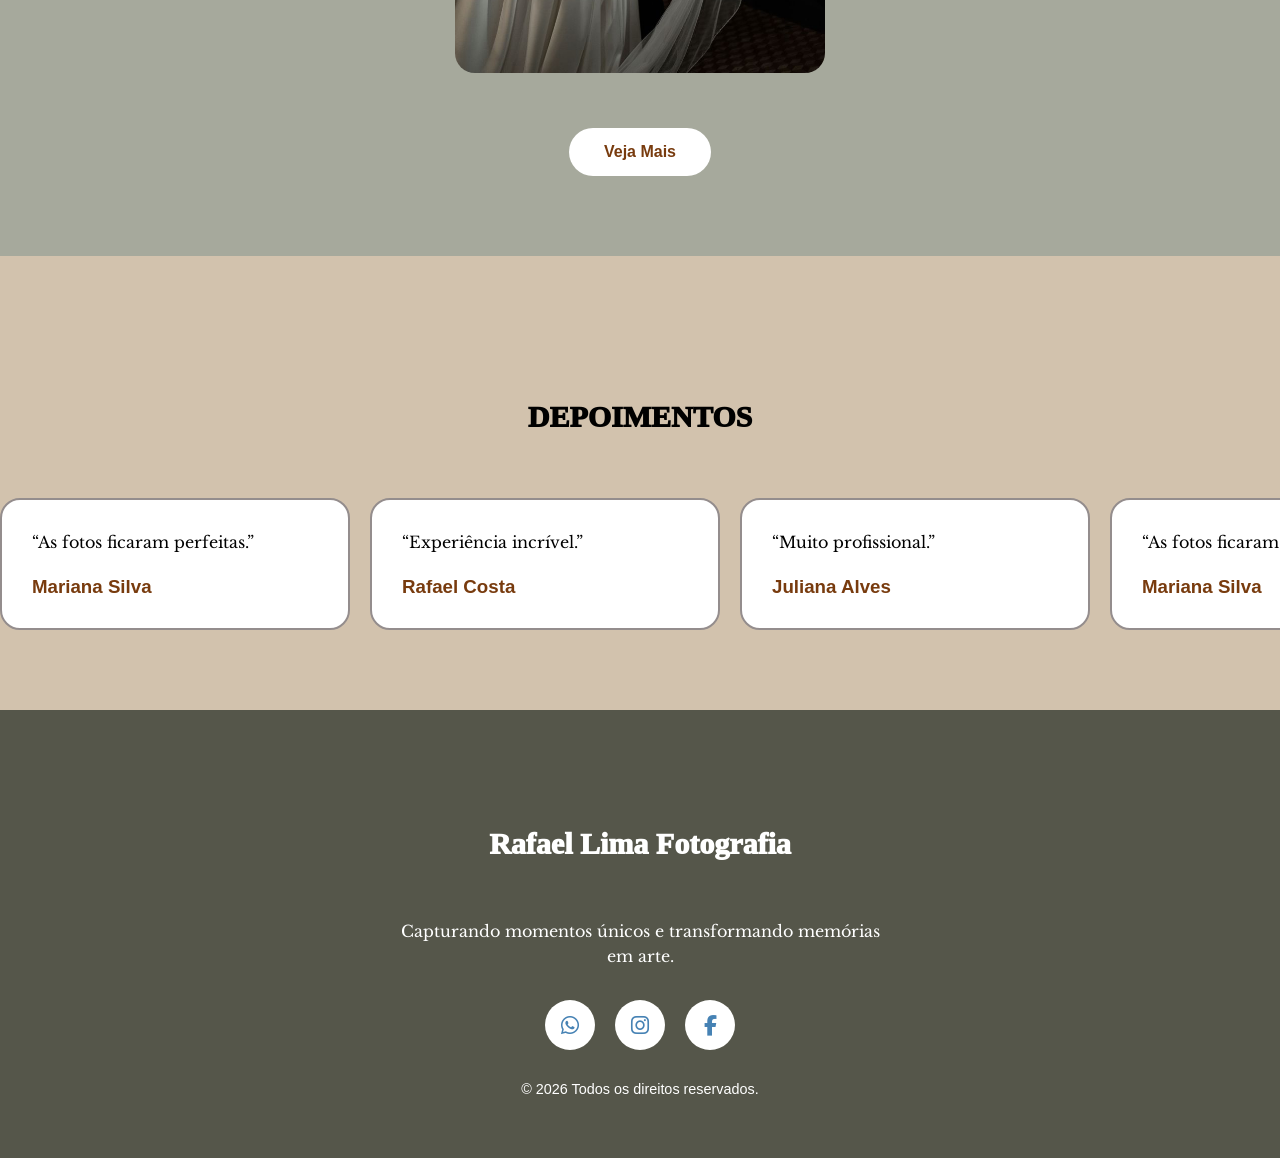
==== commit 21e988f6: "1/6" ====
--- a/index.html
+++ b/index.html
@@ -99,13 +99,68 @@
             </div>
         </section>
         <section class="banner">
-            <img src="img/banner.png" alt="">
+            <img src="img/ChatGPT Image 1 de jun. de 2026, 20_33_06.png" alt="">
         </section>
 
         <section class="promocoes">
 
             <h1>PROMOÇÕES</h1>
-            <P>ANA, AQUI EMBAIXO VC POE UMAS 3 PROMOCOES DA SUA PAGINA</P>
+            <h1 class="pacotes-title">
+                NOSSOS PACOTES:
+            </h1>
+    
+            <div class="pacotes-grid">
+    
+                <div class="pacote-card">
+                    <h3>Plano Essencial</h3>
+                    <div class="pacote-preco">
+                        R$ 500
+                    </div>
+                    <ul>
+                        <li>1 fotógrafo</li>
+                        <li>Até 2 horas de cobertura</li>
+                        <li>30 fotos editadas</li>
+                    </ul>
+                    <a href="pedido.html" class="pacote-btn">
+                        Enviar pedido
+                    </a>
+    
+                </div>
+
+                <div class="pacote-card">
+                    <h3>Plano Premium</h3>
+                    <div class="pacote-preco">
+                        R$ 1200
+                    </div>
+                    <ul>
+                        <li>Ensaio Pré-Wedding</li>
+                        <li>4 horas de cobertura</li>
+                        <li>100 fotos editadas</li>
+                    </ul>
+                    <a href="pedido.html" class="pacote-btn">
+                        Enviar pedido
+                    </a>
+                </div>
+    
+                <div class="pacote-card">
+                    <h3>Plano Completo</h3>
+                    <div class="pacote-preco">
+                        R$ 2500
+                    </div>
+
+                    <ul>
+                        <li>Making Of</li>
+                        <li>Cerimônia completa</li>
+                        <li>Álbum digital</li>
+                    </ul>
+                    <a href="pedido.html" class="pacote-btn">
+                        Enviar pedido
+                    </a>
+    
+                </div>
+    
+            </div>
+    
 
             <h1>PERSONALIZE O SEU PEDIDO!</h1>
             <p>Clique no botão abaixo para adquirir mais informações sobre as nossas ofertas especiais!</p>
--- a/style.css
+++ b/style.css
@@ -1,3 +1,11 @@
+body{
+    background-color: #d2c2ad;
+}
+
+section{
+    background-color: #d2c2ad;
+}
+
 h1 {
     font-family: "Cormorant Garamond", serif;
     font-weight: 400;
@@ -49,7 +57,7 @@
     display: flex;
     justify-content: space-between;
     align-items: center;
-    background-color: black;
+    background-color: #a6a99c;
     padding: 5px;
 }
 
@@ -70,14 +78,14 @@
 }
 
 .menu a {
-    color: #4682B4;
+    color: white;
     text-decoration: none;
     font-family: 'Cormorant Garamond', serif;
     font-size: 22px;
 }
 
 .menu :hover {
-    color: white;
+    color: #55564a;
 }
 
 /* BOTÃO HAMBÚRGUER */
@@ -98,15 +106,11 @@
 
     .menu {
         display: none;
-
         flex-direction: column;
-
         position: absolute;
         top: 80px;
         right: 0;
-
         background-color: white;
-
         width: 200px;
         padding: 20px;
     }
@@ -130,7 +134,6 @@
     justify-content: center;
     align-items: center;
     text-align: center;
-    background-color: white;
     padding: 5%;
 }
 
@@ -183,11 +186,9 @@
         flex-direction: column;
         text-align: center;
     }
-
     .sobreele {
         text-align: center;
     }
-
     .rafael img {
         height: auto;
     }
@@ -201,7 +202,6 @@
     align-items: center;
     gap: 40px;
     padding: 80px 20px;
-    background-color: white;
     flex-wrap: wrap;
 }
 
@@ -278,7 +278,7 @@
 
 .portfolio {
     padding: 80px 5%;
-    background: #783B0E;
+    background: #a6a99c;
 }
 
 .port {
@@ -325,7 +325,6 @@
 
 .depoimentos {
     padding: 80px 0;
-    background: white;
     overflow: hidden;
 }
 
@@ -339,11 +338,10 @@
 
 .slider {
     width: 100%;
-    overflow: hidden;
+    overflow: visible;
 }
 
 .slide-track {
-
     display: flex;
     gap: 20px;
     width: max-content;
@@ -352,14 +350,15 @@
 
 .card {
     width: 350px;
-    background: #4682B4;
+    background: white;
     padding: 30px;
-    border-radius: 20px;
+    border: 2px solid #948d8d;;
+    border-radius: 20px ;
     flex-shrink: 0;
 }
 
 .card p {
-    color: white;
+    color: black;
     line-height: 1.6;
     margin-bottom: 20px;
 }
@@ -382,19 +381,22 @@
 
 /*FOOTER*/
 .footer {
-    background: #111;
+    background: #55564a;
     padding: 60px 5%;
     text-align: center;
     color: white;
 }
 
+footer h1 {
+    color: white;
+}
 .footer h2 {
     font-size: 2rem;
     margin-bottom: 15px;
 }
 
 .footer p {
-    color: #4682B4;
+    color: white;
     max-width: 500px;
     margin: 0 auto 30px;
     line-height: 1.6;
@@ -411,12 +413,12 @@
 
     width: 50px;
     height: 50px;
-    background: #783B0E;
+    background: white;
     border-radius: 50%;
     display: flex;
     align-items: center;
     justify-content: center;
-    color: white;
+    color: #4682B4;
     font-size: 1.3rem;
     text-decoration: none;
     transition: 0.4s;
@@ -429,7 +431,7 @@
 }
 
 .footer span {
-    color: #4682B4;
+    color: white;
     font-size: 0.9rem;
 }
 
@@ -927,7 +929,7 @@
 
 .pacotes-title {
     font-family: "Cormorant Garamond", serif;
-    font-size: 50px;
+    font-size: 20px;
     font-weight: 400;
     text-align: center;
     margin-bottom: 80px;
@@ -941,17 +943,13 @@
 }
 
 .pacote-card {
-    width: 360px;
+    width: 260px;
     min-height: 450px;
-
-    padding: 35px;
-
+    padding: 50px;
     display: flex;
     flex-direction: column;
-
     border: 1px solid #d8e8ef;
     border-radius: 25px;
-
     transition: 0.3s;
 }
 
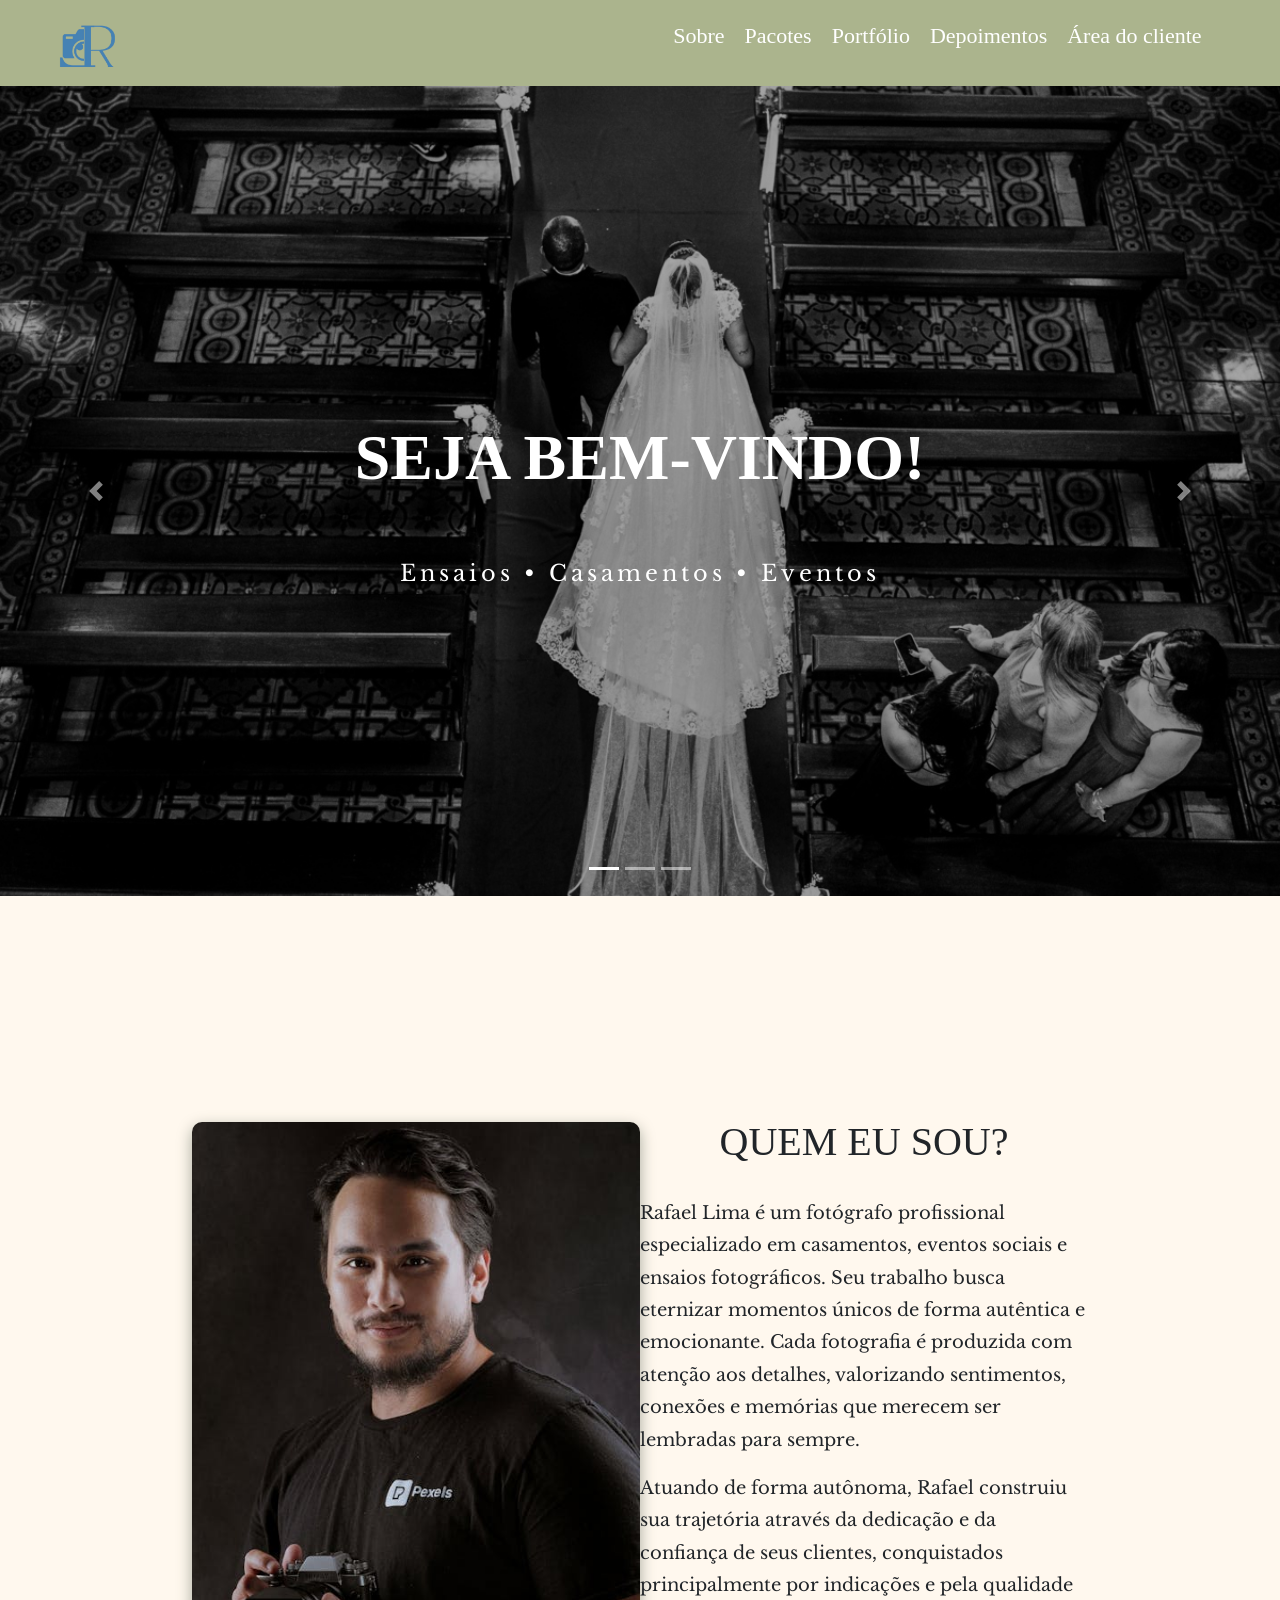
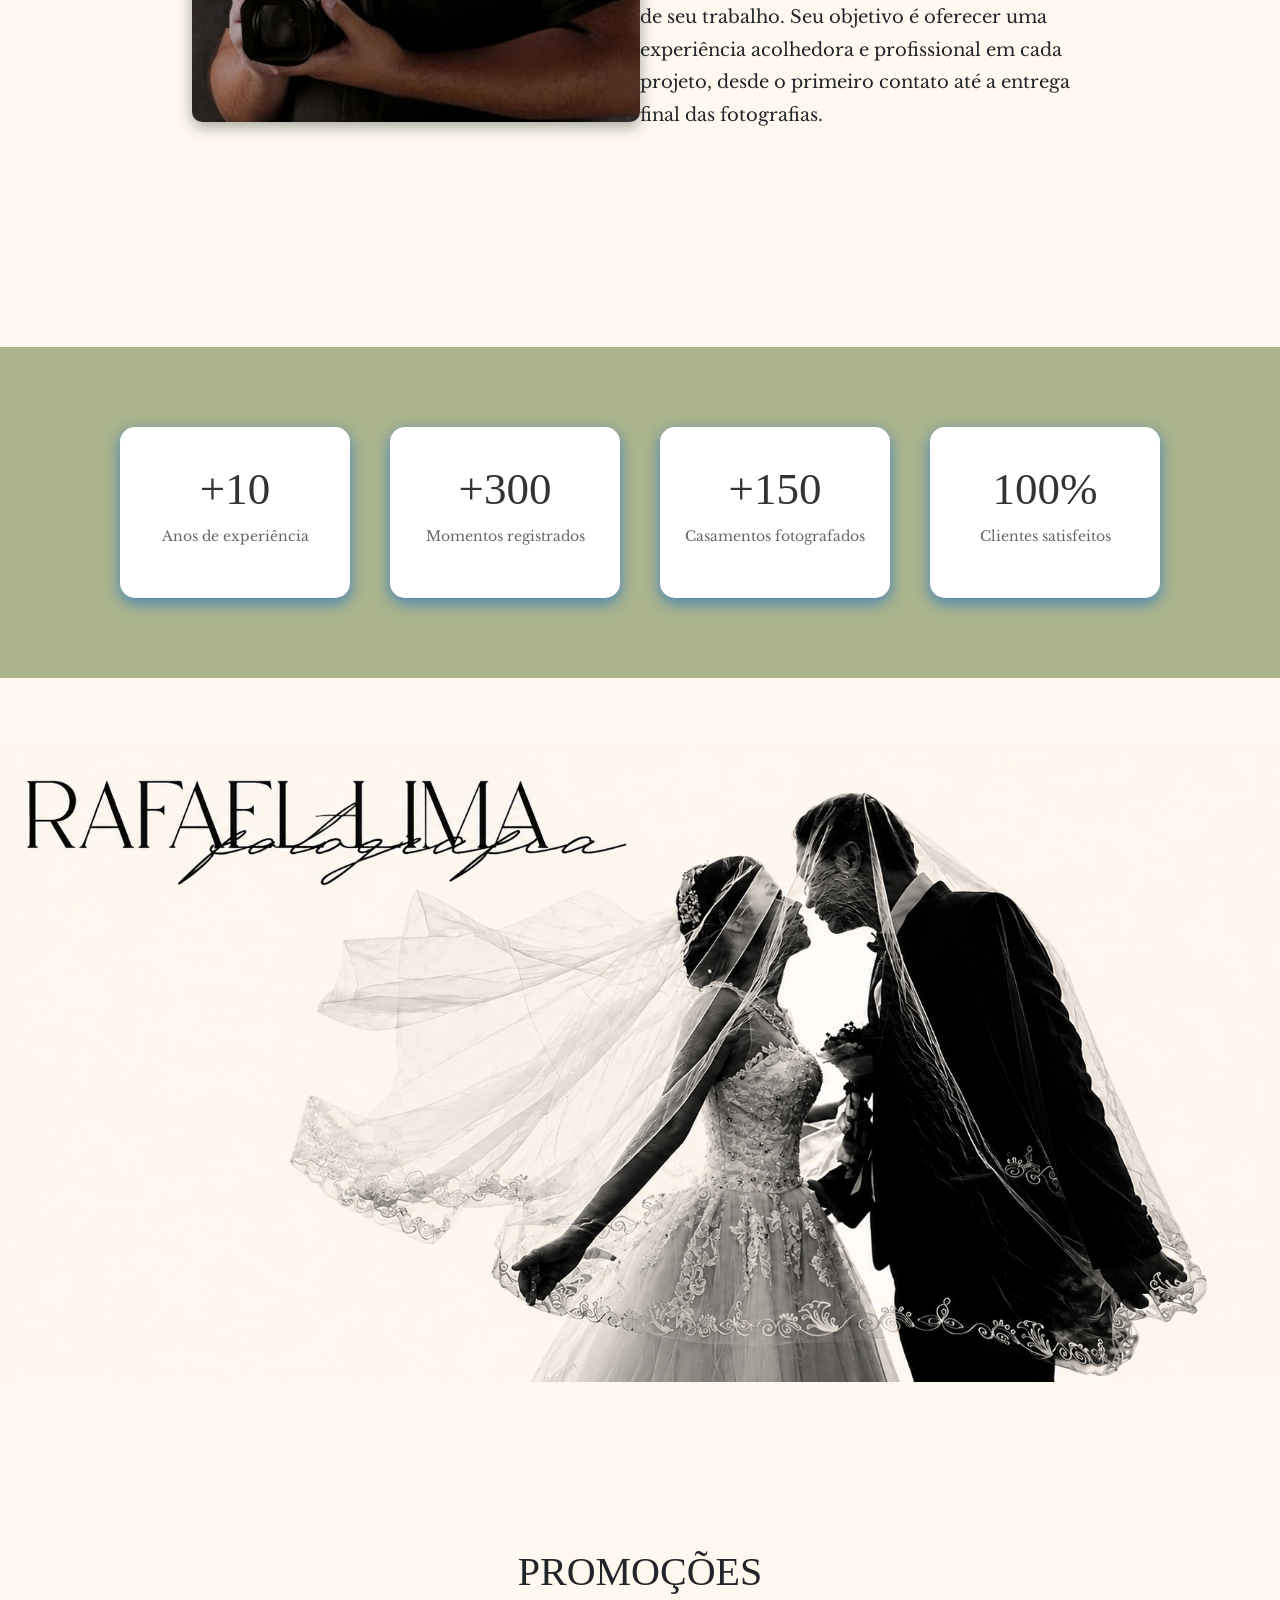
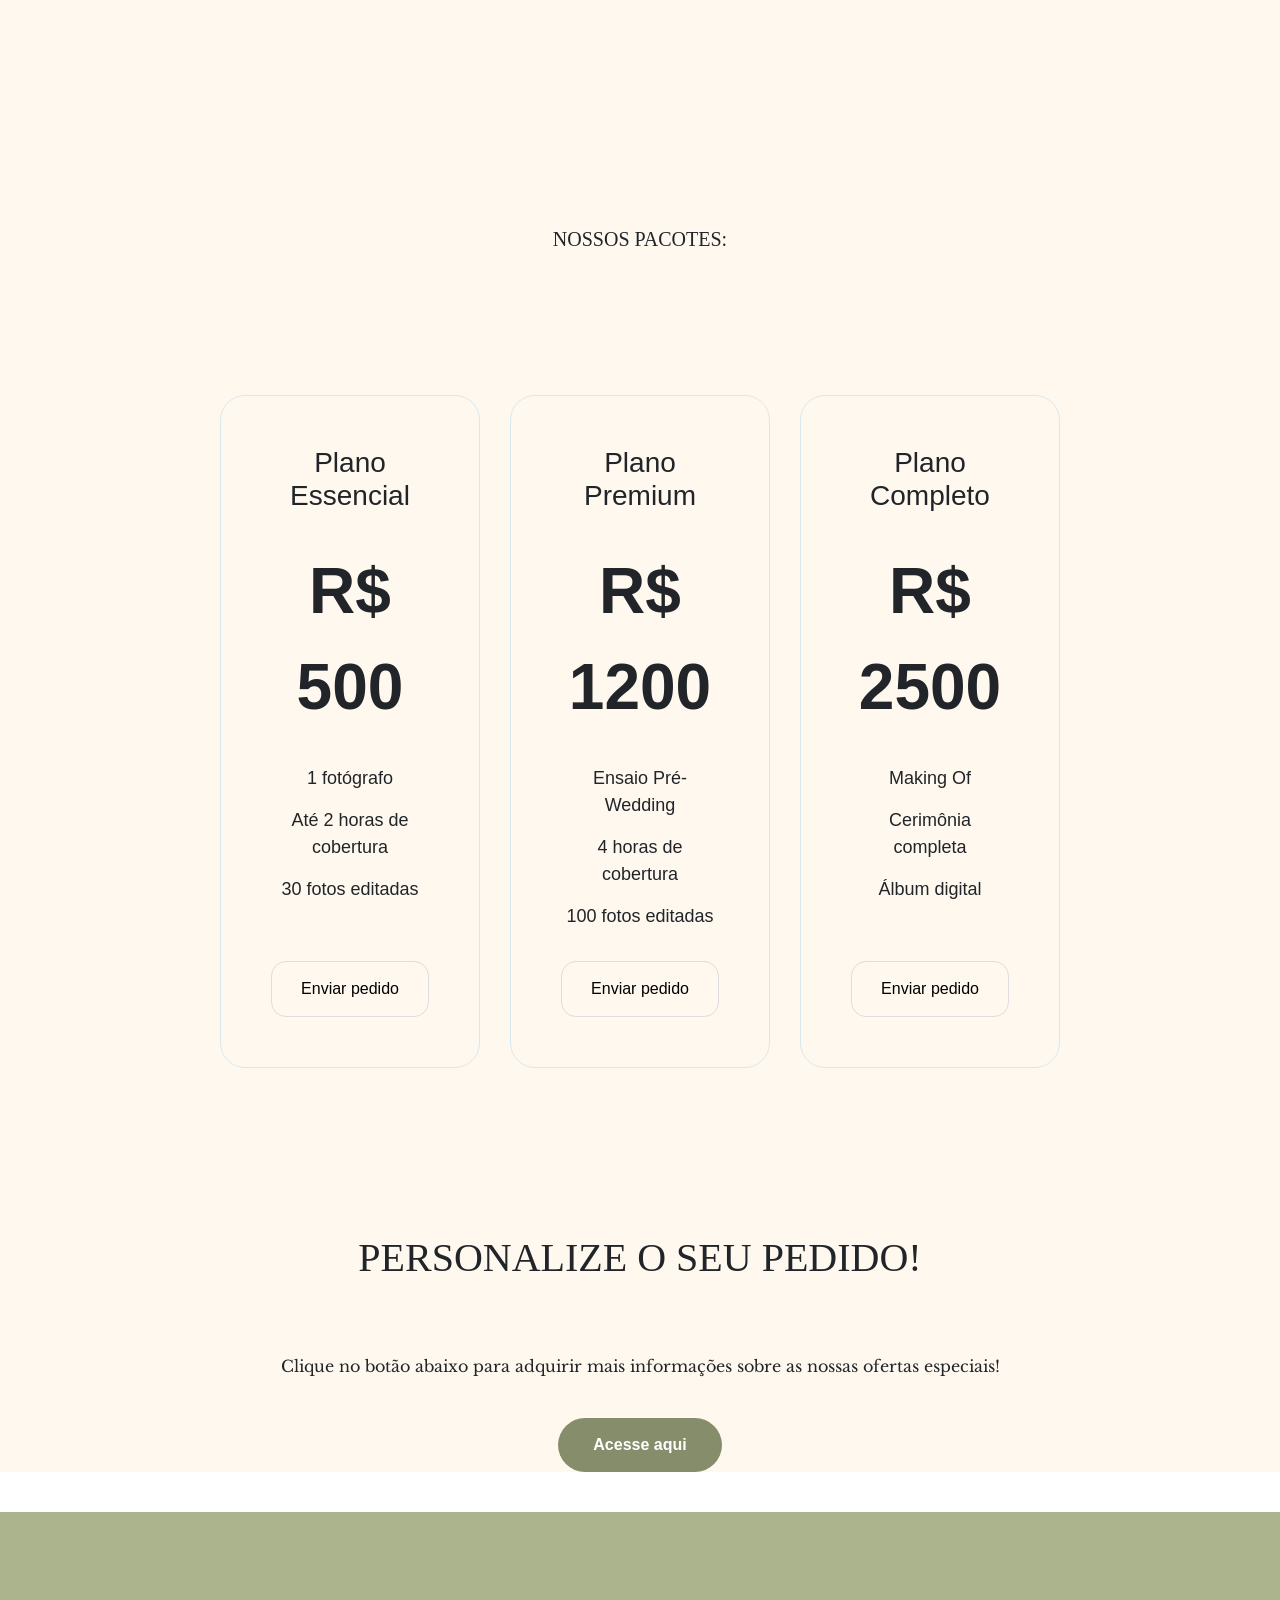
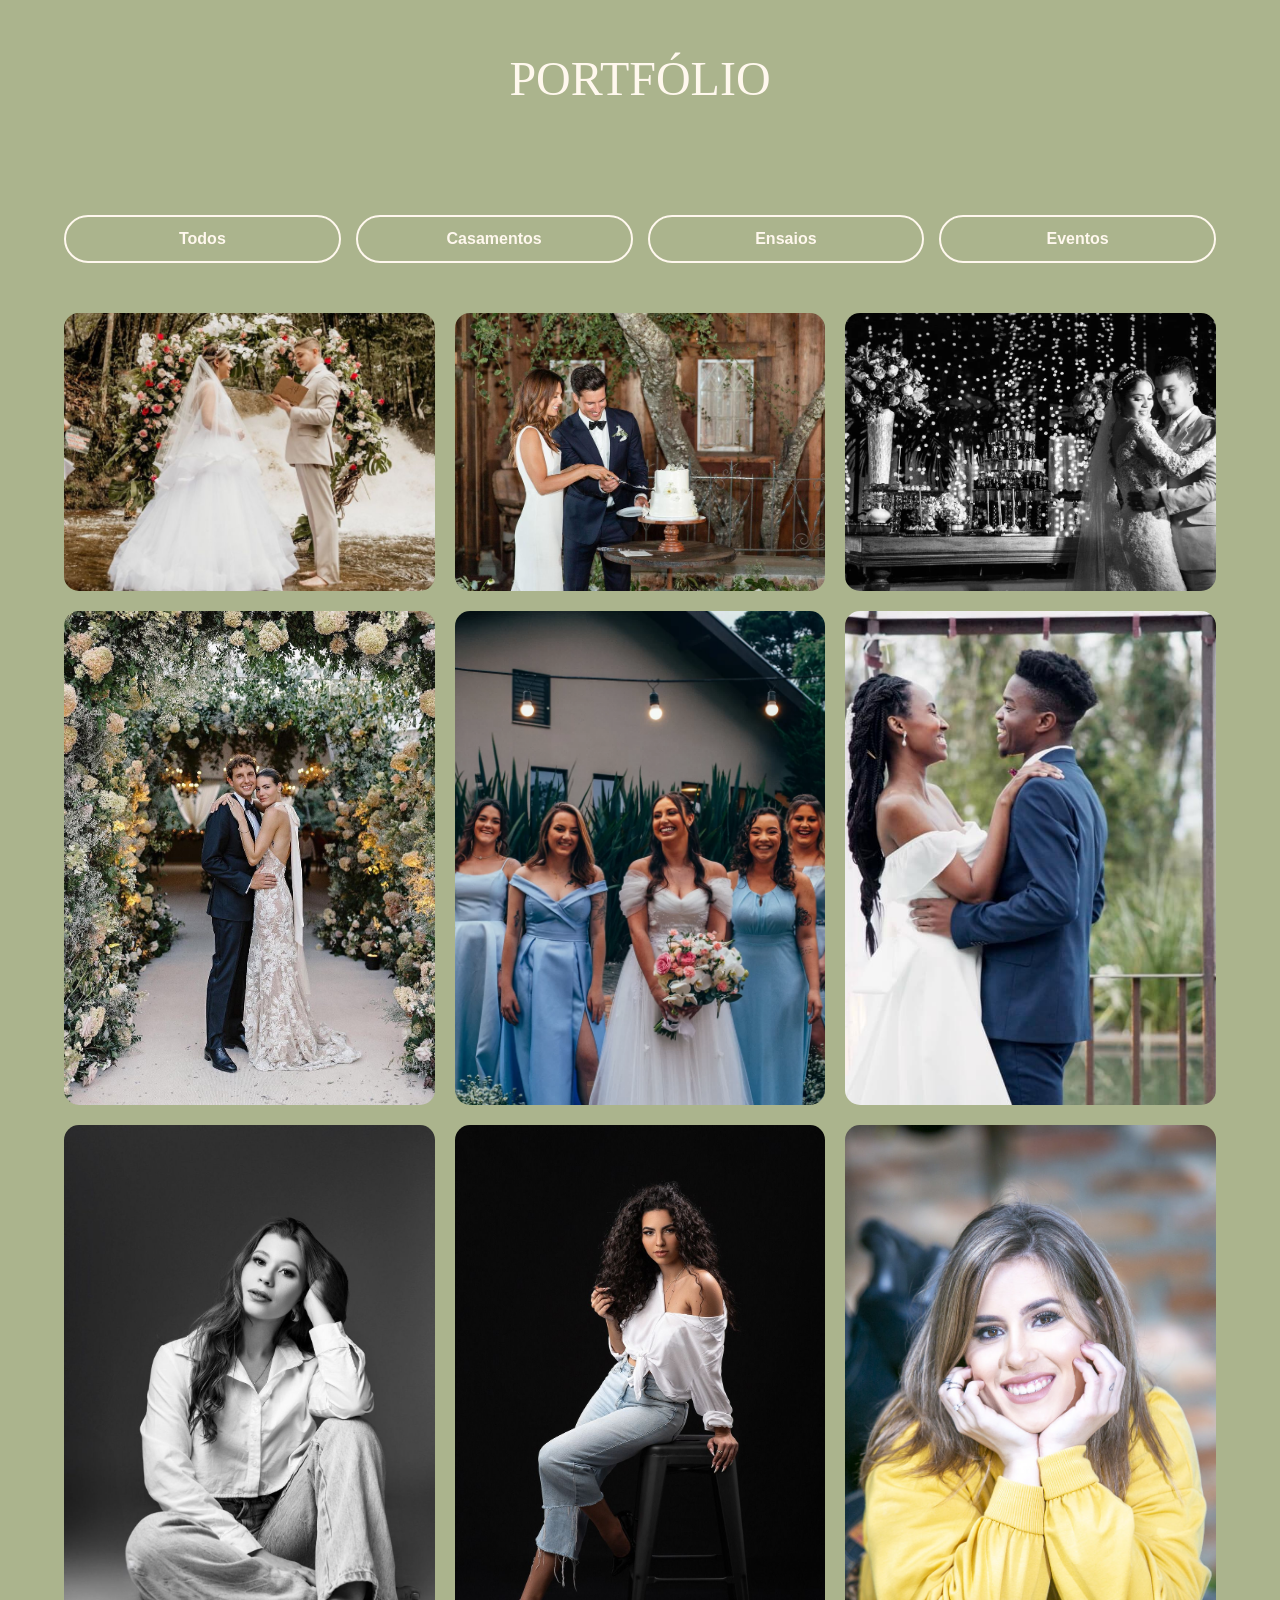
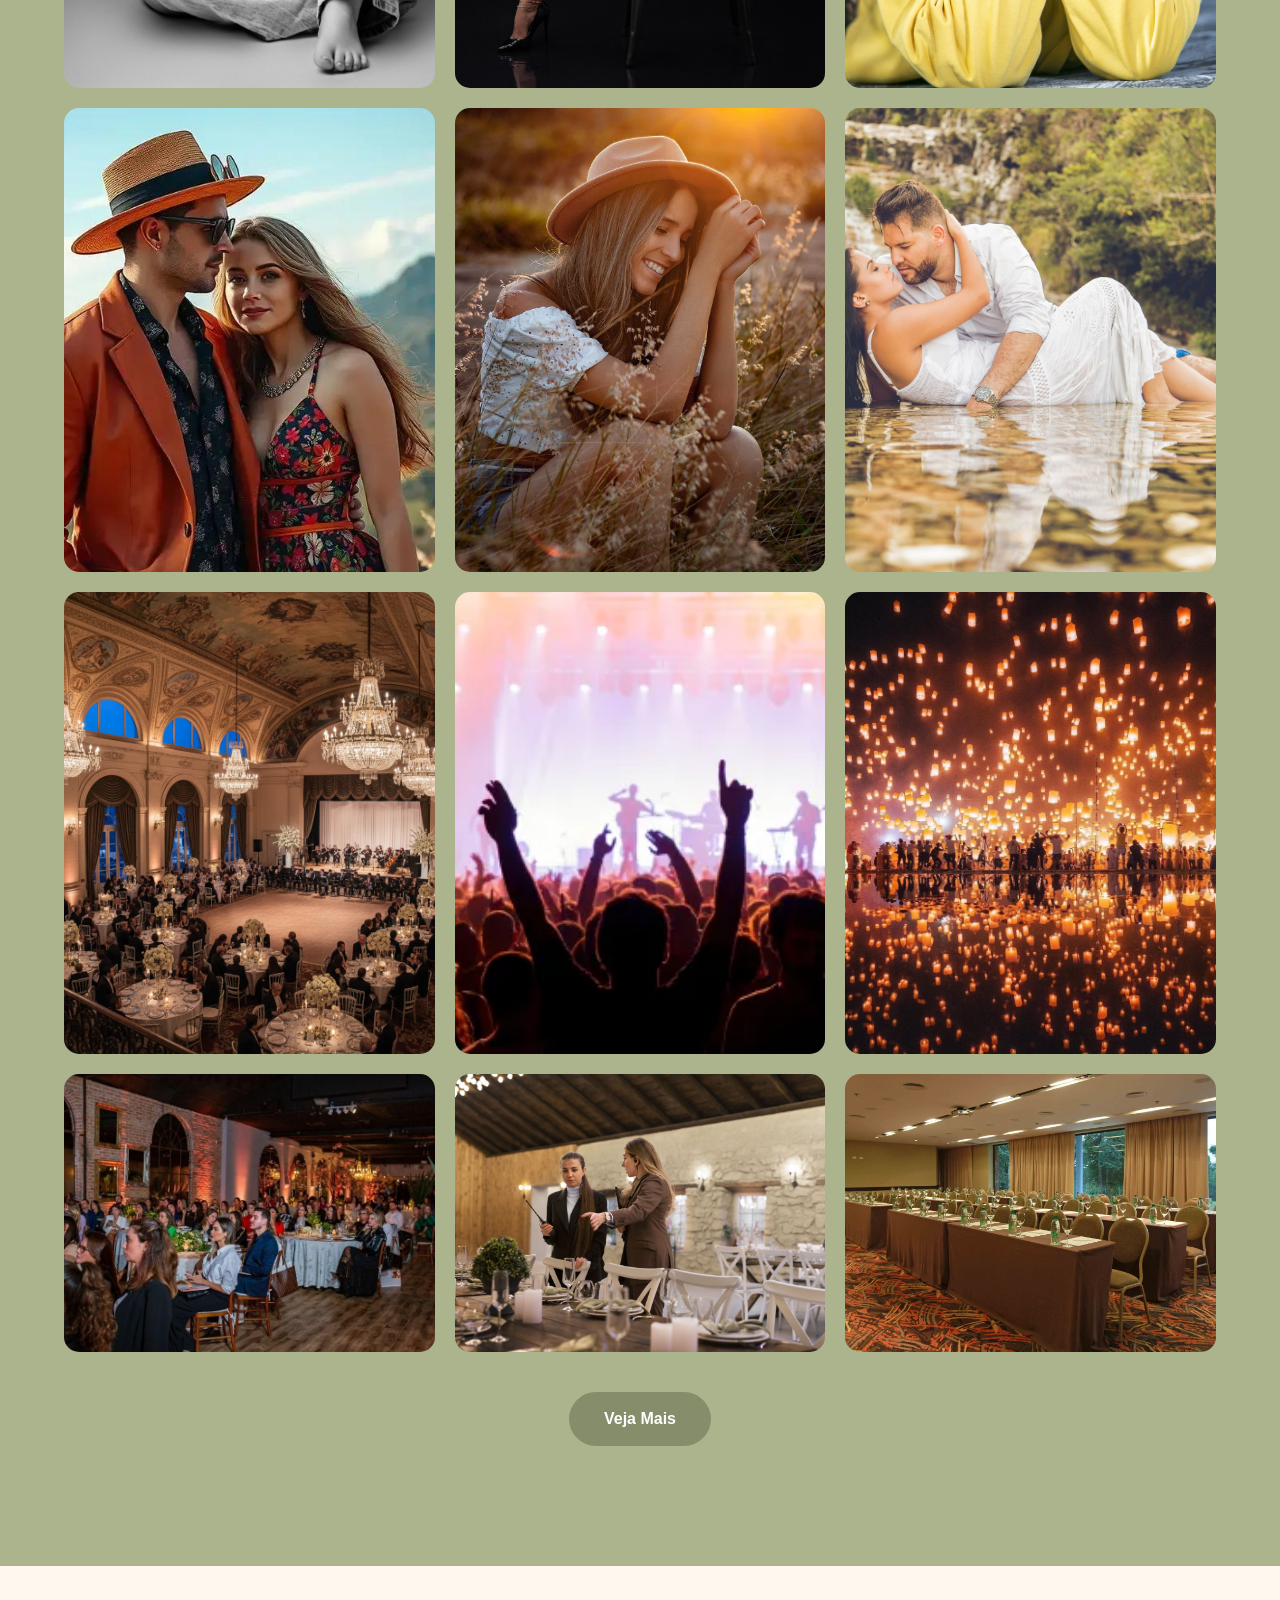
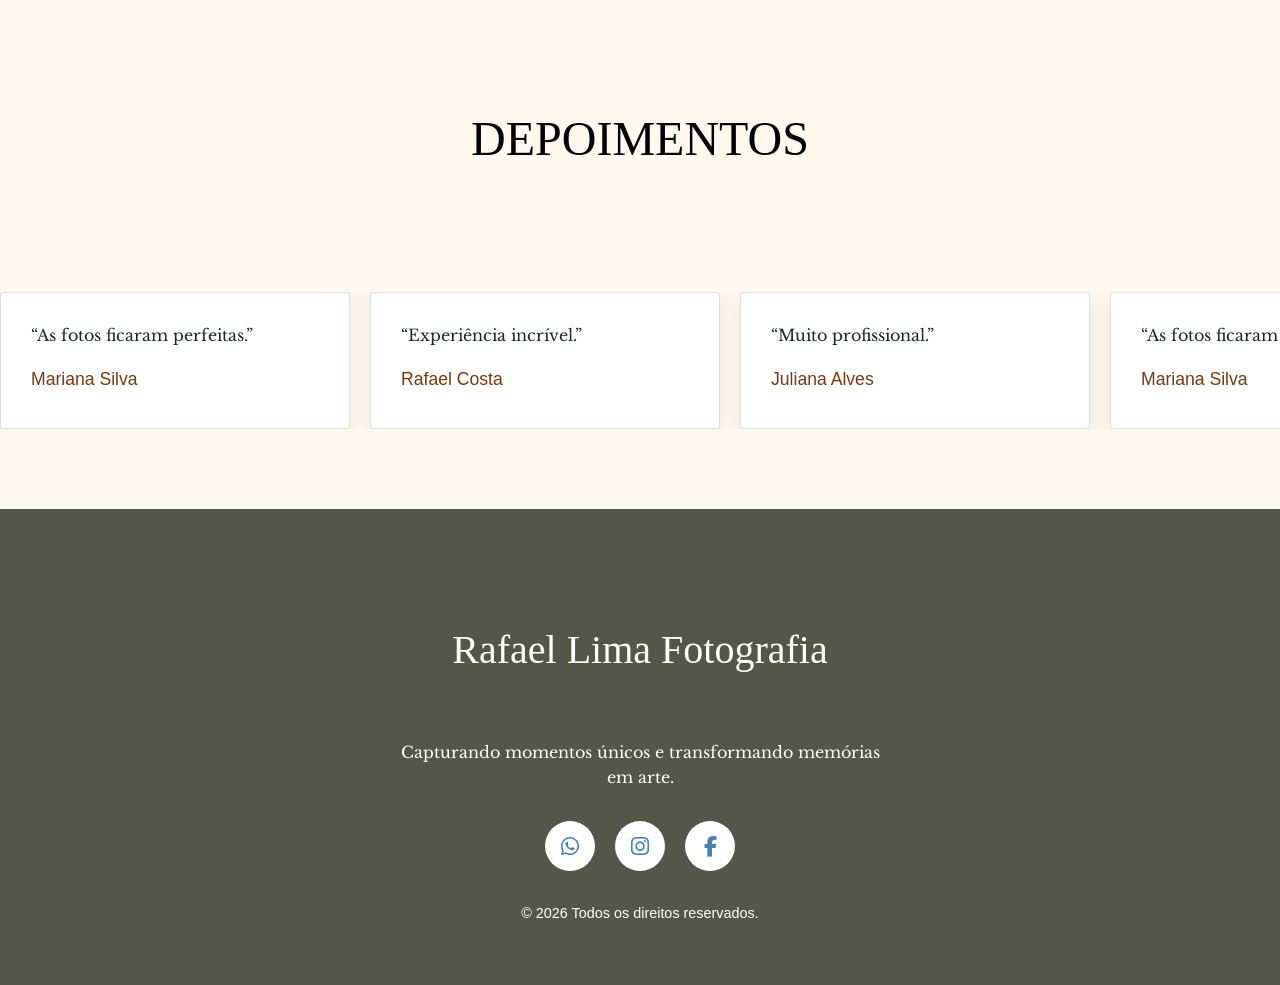
==== commit 1fc8c87b: "hoje" ====
--- a/index.html
+++ b/index.html
@@ -10,16 +10,13 @@
     <link rel="preconnect" href="https://fonts.gstatic.com" crossorigin>
     <link rel="stylesheet" href="https://cdn.jsdelivr.net/npm/swiper@11/swiper-bundle.min.css" />
     <link rel="stylesheet" href="https://cdnjs.cloudflare.com/ajax/libs/font-awesome/6.5.1/css/all.min.css">
-    <link
-        href="https://fonts.googleapis.com/css2?family=Bebas+Neue&family=Cormorant:ital,wght@0,300..700;1,300..700&family=Libre+Baskerville:ital,wght@0,400..700;1,400..700&display=swap"
-        rel="stylesheet">
-    <link
-        href="https://fonts.googleapis.com/css2?family=Bebas+Neue&family=Libre+Baskerville:ital,wght@0,400..700;1,400..700&display=swap"
-        rel="stylesheet">
+    <link href="https://fonts.googleapis.com/css2?family=Bebas+Neue&family=Cormorant:ital,wght@0,300..700;1,300..700&family=Libre+Baskerville:ital,wght@0,400..700;1,400..700&display=swap"rel="stylesheet">
+    <link href="https://fonts.googleapis.com/css2?family=Bebas+Neue&family=Libre+Baskerville:ital,wght@0,400..700;1,400..700&display=swap" rel="stylesheet">
     <link rel="stylesheet" href="style.css">
+    <script defer src="script.js"></script>
+    <link rel="stylesheet" href="https://stackpath.bootstrapcdn.com/bootstrap/4.5.2/css/bootstrap.min.css">
     <title>Rafael Lima</title>
 </head>
-
 <body>
     <header>
         <nav class="navbar">
@@ -49,13 +46,57 @@
     <main>
 
         <section class="bannercasal">
-            <img src="img/bannercasal.jpeg" alt="">
-        </section>
-
-        <section class="presentation">
-            <h1 class="bem-vindo"> SEJA BEM-VINDO!</h1>
-            <p class="ppresentation"> ENSAIOS | CASAMENTOS | EVENTOS</p>
-        </section>
+            <div id="carouselExampleIndicators" class="carousel slide" data-ride="carousel">
+
+        <ol class="carousel-indicators">
+            <li data-target="#carouselExampleIndicators" data-slide-to="0" class="active"></li>
+            <li data-target="#carouselExampleIndicators" data-slide-to="1"></li>
+            <li data-target="#carouselExampleIndicators" data-slide-to="2"></li>
+        </ol>
+
+        <div class="carousel-inner">
+
+            <div class="carousel-item active">
+                <img class="d-block w-100" src="img/banner3.jpg" alt="Banner 1">
+
+                <div class="banner-text">
+                    <h1>Seja bem-vindo!</h1>
+                    <p>Ensaios • Casamentos • Eventos</p>
+                </div>
+            </div>
+
+            <div class="carousel-item">
+                <img class="d-block w-100" src="img/banner2.jpg" alt="Banner 2">
+
+                <div class="banner-text">
+                    <h1>Seja bem-vindo!</h1>
+                    <p>Ensaios • Casamentos • Eventos</p>
+                </div>
+            </div>
+
+            <div class="carousel-item">
+                <img class="d-block w-100" src="img/banner1.webp" alt="Banner 3">
+
+                <div class="banner-text">
+                    <h1>Seja bem-vindo!</h1>
+                    <p>Ensaios • Casamentos • Eventos</p>
+                </div>
+            </div>
+
+        </div>
+
+        <a class="carousel-control-prev" href="#carouselExampleIndicators" role="button" data-slide="prev">
+            <span class="carousel-control-prev-icon"></span>
+        </a>
+
+        <a class="carousel-control-next" href="#carouselExampleIndicators" role="button" data-slide="next">
+            <span class="carousel-control-next-icon"></span>
+        </a>
+
+    </div>
+</section>
+   
+
 
         <section class="grid">
 
@@ -98,11 +139,11 @@
                 <p>Clientes satisfeitos</p>
             </div>
         </section>
-        <section class="banner">
-            <img src="img/ChatGPT Image 1 de jun. de 2026, 20_33_06.png" alt="">
-        </section>
 
         <section class="promocoes">
+            <div class="banner">
+                <img src= "img/imagemhome.png" alt="">
+            </div>
 
             <h1>PROMOÇÕES</h1>
             <h1 class="pacotes-title">
@@ -160,33 +201,105 @@
                 </div>
     
             </div>
-    
-
-            <h1>PERSONALIZE O SEU PEDIDO!</h1>
-            <p>Clique no botão abaixo para adquirir mais informações sobre as nossas ofertas especiais!</p>
-
-            <div class="btn-areapromocoes">
-                <a href="promocoes.html" class="btnpromocoes">Acesse aqui</a>
+
+            <div>
+                <h1>PERSONALIZE O SEU PEDIDO!</h1>
+                <p>Clique no botão abaixo para adquirir mais informações sobre as nossas ofertas especiais!</p>
+                
+                <div class="btn-areapromocoes">
+                    <a href="promocoes.html" class="btnpromocoes">Acesse aqui</a>
+                </div>
             </div>
         </section>
 
-        <section class="portfolio">
-            <h1 class="port">PORTFÓLIO</h1>
-            <div class="gallery">
-                <img src="img/Boda en iglesia.jpg">
-                <img src="img/casamento da tia ❤️.jpg">
-                <img src="img/casamento.jpeg">
-                <img src="img/download (1).jpg">
-                <img src="img/download (2).jpg">
-                <img src="img/download (3).jpg">
-                <img src="img/Sydni Rose Photo.jpg">
-                <img src="img/🤍🙏🏼.jpg">
-            </div>
-
-            <div class="btn-area">
-                <a href="portfolio.html" class="btn">Veja Mais</a>
-            </div>
-        </section>
+    <section class="portfolio">
+        <h1 class="port">PORTFÓLIO</h1>
+        <div class="filters">
+            <button class="active" data-filter="all">Todos</button>
+            <button data-filter="casamento">Casamentos</button>
+            <button data-filter="ensaio">Ensaios</button>
+            <button data-filter="evento">Eventos</button>
+        </div>
+        <div class="gallery">
+            <!-- CASAMENTOS -->
+            <div class="item casamento">
+                <img src="img/casamentos/casamentos.jpg" alt="">
+            </div>
+
+            <div class="item casamento">
+                <img src="img/casamentos/como-fazer-um-casamento-simples.jpg" alt="">
+            </div>
+
+            <div class="item casamento">
+                <img src="img/casamentos/espaco-para-mini-weedding-e-casamentos-em-sp-vila-leopoldina27.webp" alt="">
+            </div>
+
+            <div class="item casamento">
+                <img src="img/casamentos/IMG_6332.jpg" alt="">
+            </div>
+
+            <div class="item casamento">
+                <img src="img/casamentos/tendencia-de-cor-para-casamento-2025-1-1024x1024.webp" alt="">
+            </div>
+
+            <div class="item casamento">
+                <img src="img/casamentos/4-dicas-para-casamentos-na-primavera.jpg" alt="">
+            </div>
+            
+            <!-- ENSAIOS -->
+            <div class="item ensaio">
+                <img src="img/ensaios/8a6440bb79a1b668a2b81a1f273d7a97.jpg" alt="">
+            </div>
+
+            <div class="item ensaio">
+                <img src="img/ensaios/a8b5bd5435e2589dc153c316c4b6eff1.jpg" alt="">
+            </div>
+
+            <div class="item ensaio">
+                <img src="img/ensaios/ensaio-fotografico_ensnamorados0806190628_6.jpg" alt="">
+            </div>
+
+            <div class="item ensaio">
+                <img src="img/ensaios/ensaios-fotograficos-capture-momentos-incriveis-com-estilo-e-elegancia.jpg" alt="">
+            </div>
+
+            <div class="item ensaio">
+                <img src="img/ensaios/fa72ac103564b33fdcb7ccefebfb753d.jpg" alt="">
+            </div>
+
+            <div class="item ensaio">
+                <img src="img/ensaios/hd-22.jpg" alt="">
+            </div>
+
+            <!-- EVENTOS -->
+            <div class="item evento">
+                <img src="img/eventos/1766954133184-j2ny2gin53q.png" alt="">
+            </div>
+
+            <div class="item evento">
+                <img src="img/eventos/4d6f9a5520ad4be423fd05d7dbea90c8.webp" alt="">
+            </div>
+
+            <div class="item evento">
+                <img src="img/eventos/culture-and-events-1-768x959.jpg" alt="">
+            </div>
+
+            <div class="item evento">
+                <img src="img/eventos/idvS4iFymko1iJwNP43V0YI7mB1CQoaHGwSHpZ3d.jpeg" alt="">
+            </div>
+
+            <div class="item evento">
+                <img src="img/eventos/planificador-de-bodas-femenino-trabajando-en-una-ceremonia-1-scaled.jpg" alt="">
+            </div>
+
+            <div class="item evento">
+                <img src="img/eventos/salo-n-mirador.jpg" alt="">
+            </div>
+        </div>
+        <div class="btn-portfolio">
+            <a href="portfolio.html" class="btnportfolio">Veja Mais</a>
+        </div>
+    </section>
 
         <section id="dep" class="depoimentos">
 
@@ -243,34 +356,11 @@
         <span>
             © 2026 Todos os direitos reservados.
         </span>
-        <script>
-            function toggleMenu() {
-                document.getElementById("menu")
-                    .classList.toggle("active");
-            }
-        </script>
-        <script src="https://cdn.jsdelivr.net/npm/swiper@11/swiper-bundle.min.js"></script>
-
-        <script>
-            const backToTop = document.getElementById("backToTop");
-            window.addEventListener("scroll", () => {
-                if (window.scrollY > 300) {
-                    backToTop.classList.add("show");
-                } else {
-                    backToTop.classList.remove("show");
-                }
-            });
-
-            backToTop.addEventListener("click", () => {
-                window.scrollTo({
-                    top: 0,
-                    behavior: "smooth"
-                });
-
-            });
-
-        </script>
+        
     </footer>
+    <script src="https://code.jquery.com/jquery-3.5.1.min.js"></script>
+    <script src="https://cdn.jsdelivr.net/npm/popper.js@1.16.1/dist/umd/popper.min.js"></script>
+    <script src="https://stackpath.bootstrapcdn.com/bootstrap/4.5.2/js/bootstrap.min.js"></script>
 
 </body>
 
--- a/style.css
+++ b/style.css
@@ -1,9 +1,10 @@
 body{
-    background-color: #d2c2ad;
+    background-color: #fff8ee;
 }
 
 section{
-    background-color: #d2c2ad;
+    background-color: #fff8ee;
+    padding: 0;
 }
 
 h1 {
@@ -57,7 +58,7 @@
     display: flex;
     justify-content: space-between;
     align-items: center;
-    background-color: #a6a99c;
+    background-color: #abb48d;
     padding: 5px;
 }
 
@@ -91,7 +92,6 @@
 /* BOTÃO HAMBÚRGUER */
 .hamburguer {
     display: none;
-
     font-size: 30px;
     color: #4682B4;
     cursor: pointer;
@@ -110,7 +110,7 @@
         position: absolute;
         top: 80px;
         right: 0;
-        background-color: white;
+        background-color: a6a99c;
         width: 200px;
         padding: 20px;
     }
@@ -122,8 +122,75 @@
 
 /*BANNER CASAL*/
 
-.bannercasal img {
-    width: 100%;
+.bannercasal {
+    width: 100%;
+}
+
+/* Cada slide */
+.carousel-item {
+    position: relative;
+}
+
+/* Imagens */
+.carousel-item img {
+    width: 100%;
+    height: 90vh;
+    object-fit: cover;
+}
+
+/* Escurece levemente a imagem */
+.carousel-item::before {
+    content: "";
+    position: absolute;
+    inset: 0;
+    background: rgba(0, 0, 0, 0.35);
+    z-index: 1;
+}
+
+/* Texto */
+.banner-text {
+    position: absolute;
+    top: 50%;
+    left: 50%;
+
+    transform: translate(-50%, -50%);
+
+    text-align: center;
+    color: white;
+
+    z-index: 2;
+
+    width: 90%;
+    max-width: 900px;
+}
+
+.banner-text h1 {
+    font-size: 4rem;
+    font-weight: 700;
+    margin-bottom: 15px;
+    text-transform: uppercase;
+}
+
+.banner-text p {
+    font-size: 1.4rem;
+    letter-spacing: 4px;
+}
+
+/* Responsivo */
+@media (max-width: 768px) {
+
+    .carousel-item img {
+        height: 60vh;
+    }
+
+    .banner-text h1 {
+        font-size: 2rem;
+    }
+
+    .banner-text p {
+        font-size: 1rem;
+        letter-spacing: 2px;
+    }
 }
 
 /*MAIN*/
@@ -171,7 +238,7 @@
     height: 600px;
     object-fit: cover;
     border-radius: 10px;
-    box-shadow: 0px 5px 15px #4682B4;
+    box-shadow: 0px 5px 15px #a6a99c;
 }
 
 .sobreele {
@@ -203,6 +270,7 @@
     gap: 40px;
     padding: 80px 20px;
     flex-wrap: wrap;
+    background-color: #abb48d;
 }
 
 .info-box {
@@ -249,19 +317,22 @@
 .promocoes {
     text-align: center;
     justify-content: center;
-    margin-top: 8%;
 }
 
 .btn-areapromocoes {
     text-align: center;
     margin-top: 40px;
     margin-bottom: 40px;
+}
+
+.promocoes h1{
+    margin-top: 8%;
 }
 
 .btnpromocoes {
     display: inline-block;
     padding: 15px 35px;
-    background: #4682B4;
+    background: #858d6a;
     color: white;
     text-decoration: none;
     border-radius: 50px;
@@ -270,7 +341,7 @@
 }
 
 .btnpromocoes:hover {
-    background: #783B0E;
+    background: #55564a;
     color: white;
 }
 
@@ -278,105 +349,141 @@
 
 .portfolio {
     padding: 80px 5%;
-    background: #a6a99c;
+    background: #abb48d;
 }
 
 .port {
     text-align: center;
-    color: white;
+    color: #fff8ee;
     margin-bottom: 50px;
     font-size: 3rem;
 }
 
-.gallery {
-    columns: 4 250px;
-    column-gap: 15px;
-}
-
-.gallery img {
-    width: 100%;
-    margin-bottom: 15px;
-    border-radius: 20px;
-    display: block;
-}
-
-.btn-area {
+.btn-portfolio {
     text-align: center;
     margin-top: 40px;
-}
-
-.btn {
+    margin-bottom: 40px;
+}
+
+.btnportfolio {
     display: inline-block;
     padding: 15px 35px;
-    background: white;
-    color: #783B0E;
+    background: #858d6a;
+    color: white;
     text-decoration: none;
     border-radius: 50px;
     font-weight: bold;
     transition: 0.4s;
 }
 
-.btn:hover {
-    background: #4682B4;
-    color: white;
+.btnportfolio:hover {
+    background: #55564a;
+    color: white;
+}
+
+/* filtros */
+
+.filters{
+    display: flex;
+    justify-content: center;
+    align-items: center;
+    gap: 15px;
+    margin-bottom: 50px;
+}
+
+.filters button{
+    border: none;
+    background: transparent;
+    cursor: pointer;
+    padding: 10px 25px;
+    border: 2px solid #fff8ee;
+    border-radius: 50px;
+    color: #fff8ee;
+    font-size: 1rem;
+    transition: .3s;
+}
+
+.filters button:hover,
+.filters button.active{
+    background: #abb48d;
+    color: #fff8ee;
+}
+
+/* MASONRY */
+
+.gallery{
+    display: grid;
+    grid-template-columns: repeat(4, 1fr);
+    gap: 15px;
+}
+
+.item{
+    overflow: hidden;
+    border-radius: 15px;
+}
+
+.item img{
+    width: 100%;
+    height: 100%;
+    object-fit: cover;
+    display: block;
 }
 
 /*DEPOIMENTOS*/
 
 .depoimentos {
     padding: 80px 0;
+    background: #FFF8EE;
     overflow: hidden;
 }
 
-.titulo {
-    font-family: "Cormorant Garamond", serif;
-    text-align: center;
+.depoimentos h1 {
+    text-align: center;
+    margin-bottom: 60px;
     color: black;
-    margin-bottom: 100px;
     font-size: 3rem;
 }
 
 .slider {
     width: 100%;
-    overflow: visible;
+    overflow: hidden;
+    position: relative;
 }
 
 .slide-track {
     display: flex;
+    width: max-content;
     gap: 20px;
-    width: max-content;
-    animation: scroll 20s linear infinite;
+    animation: scroll 25s linear infinite;
 }
 
 .card {
     width: 350px;
+    min-width: 350px;
+    padding: 30px;
     background: white;
-    padding: 30px;
-    border: 2px solid #948d8d;;
-    border-radius: 20px ;
-    flex-shrink: 0;
+    border-radius: 20px;
+    box-shadow: 0 5px 20px rgba(0,0,0,.08);
 }
 
 .card p {
-    color: black;
+    margin-bottom: 20px;
     line-height: 1.6;
-    margin-bottom: 20px;
 }
 
 .card h3 {
     color: #783B0E;
+    font-size: 1.1rem;
 }
 
 @keyframes scroll {
-
-    0% {
+    from {
         transform: translateX(0);
     }
 
-    100% {
-        transform: translateX(-50%);
-    }
-
+    to {
+        transform: translateX(calc(-370px * 3));
+    }
 }
 
 /*FOOTER*/
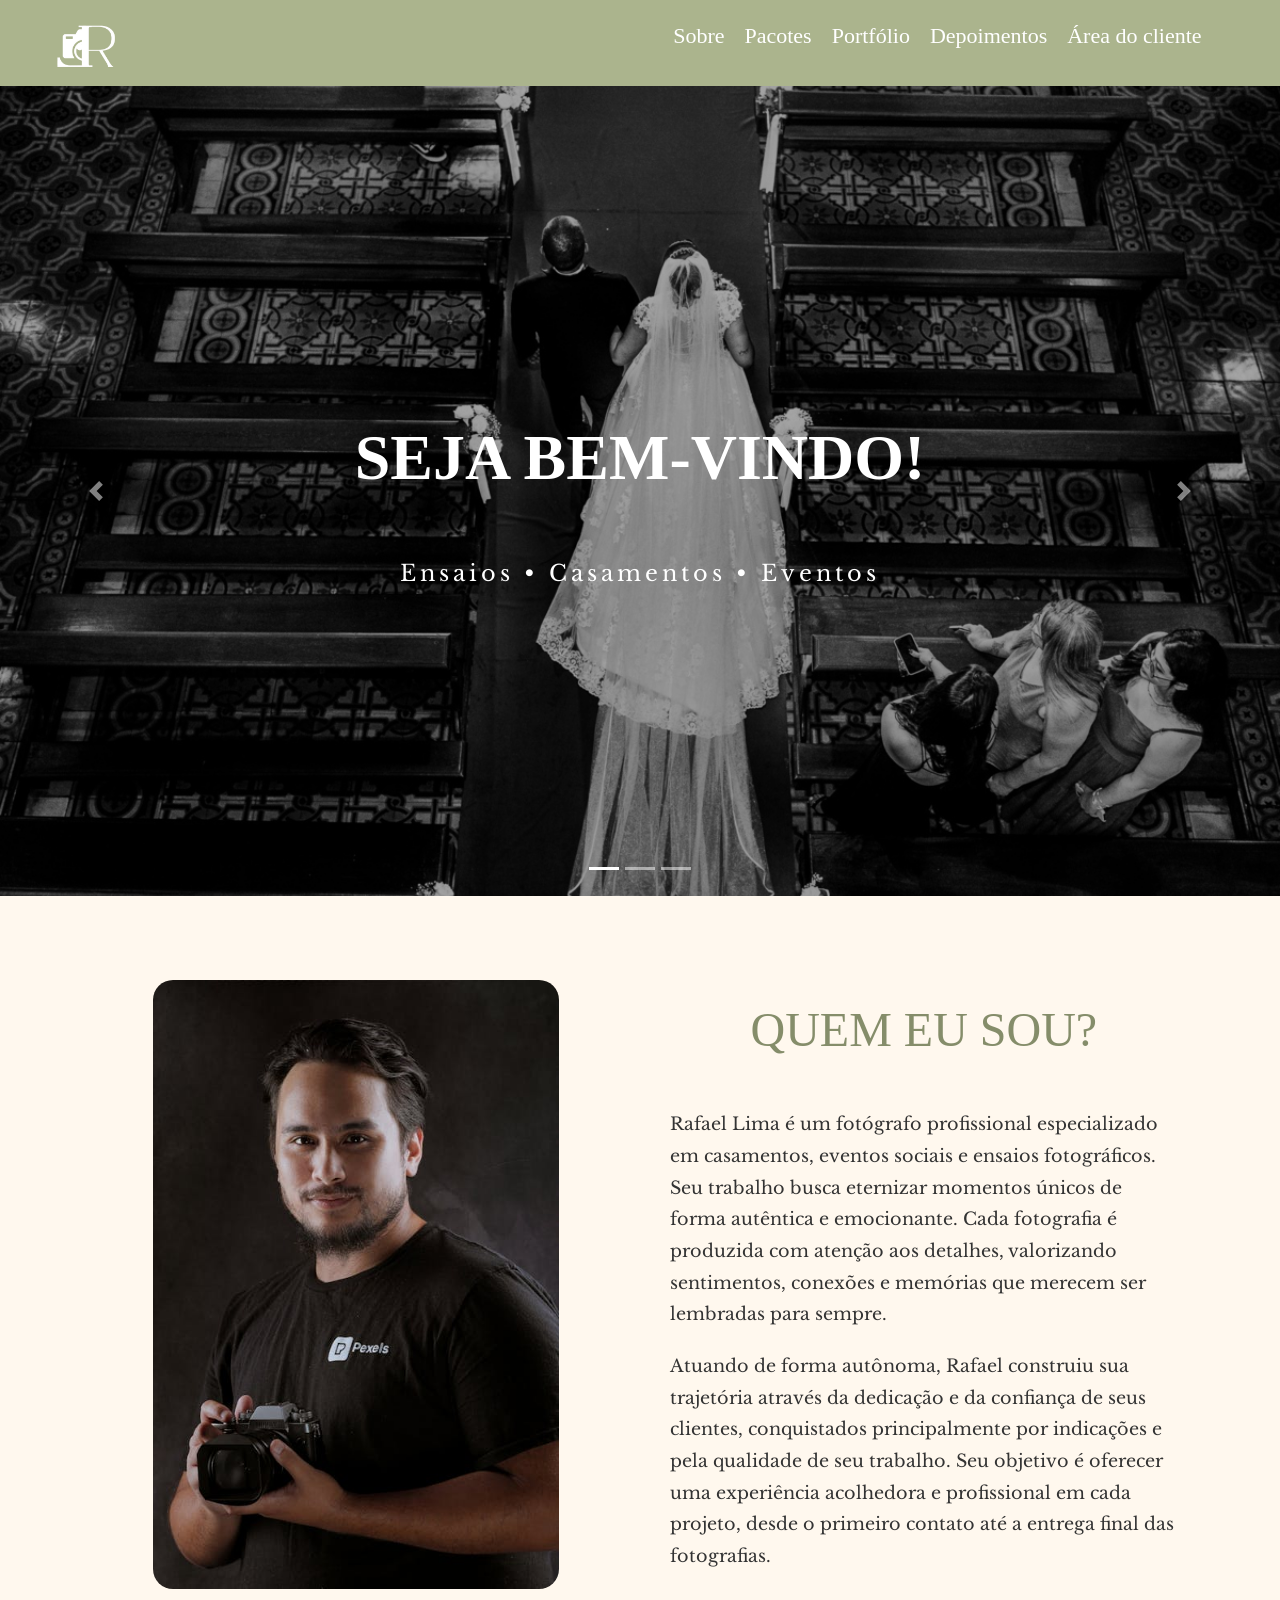
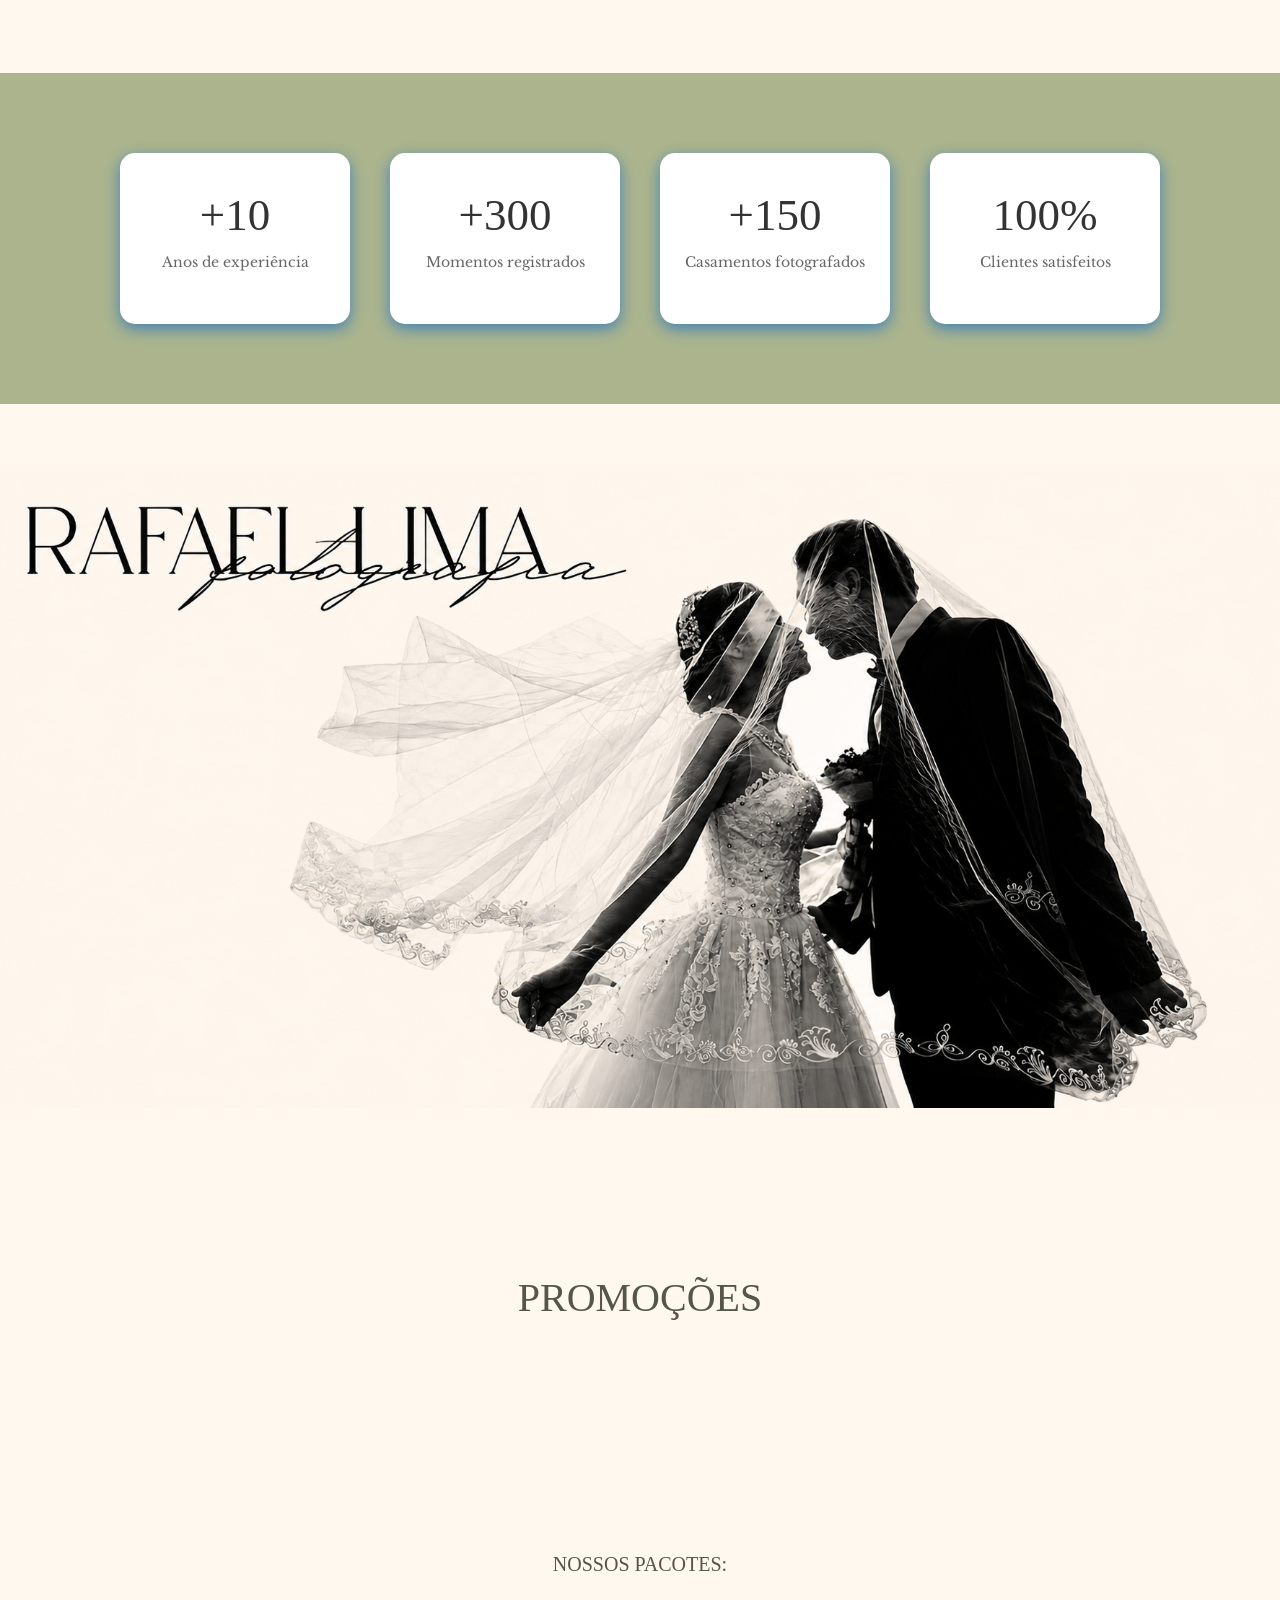
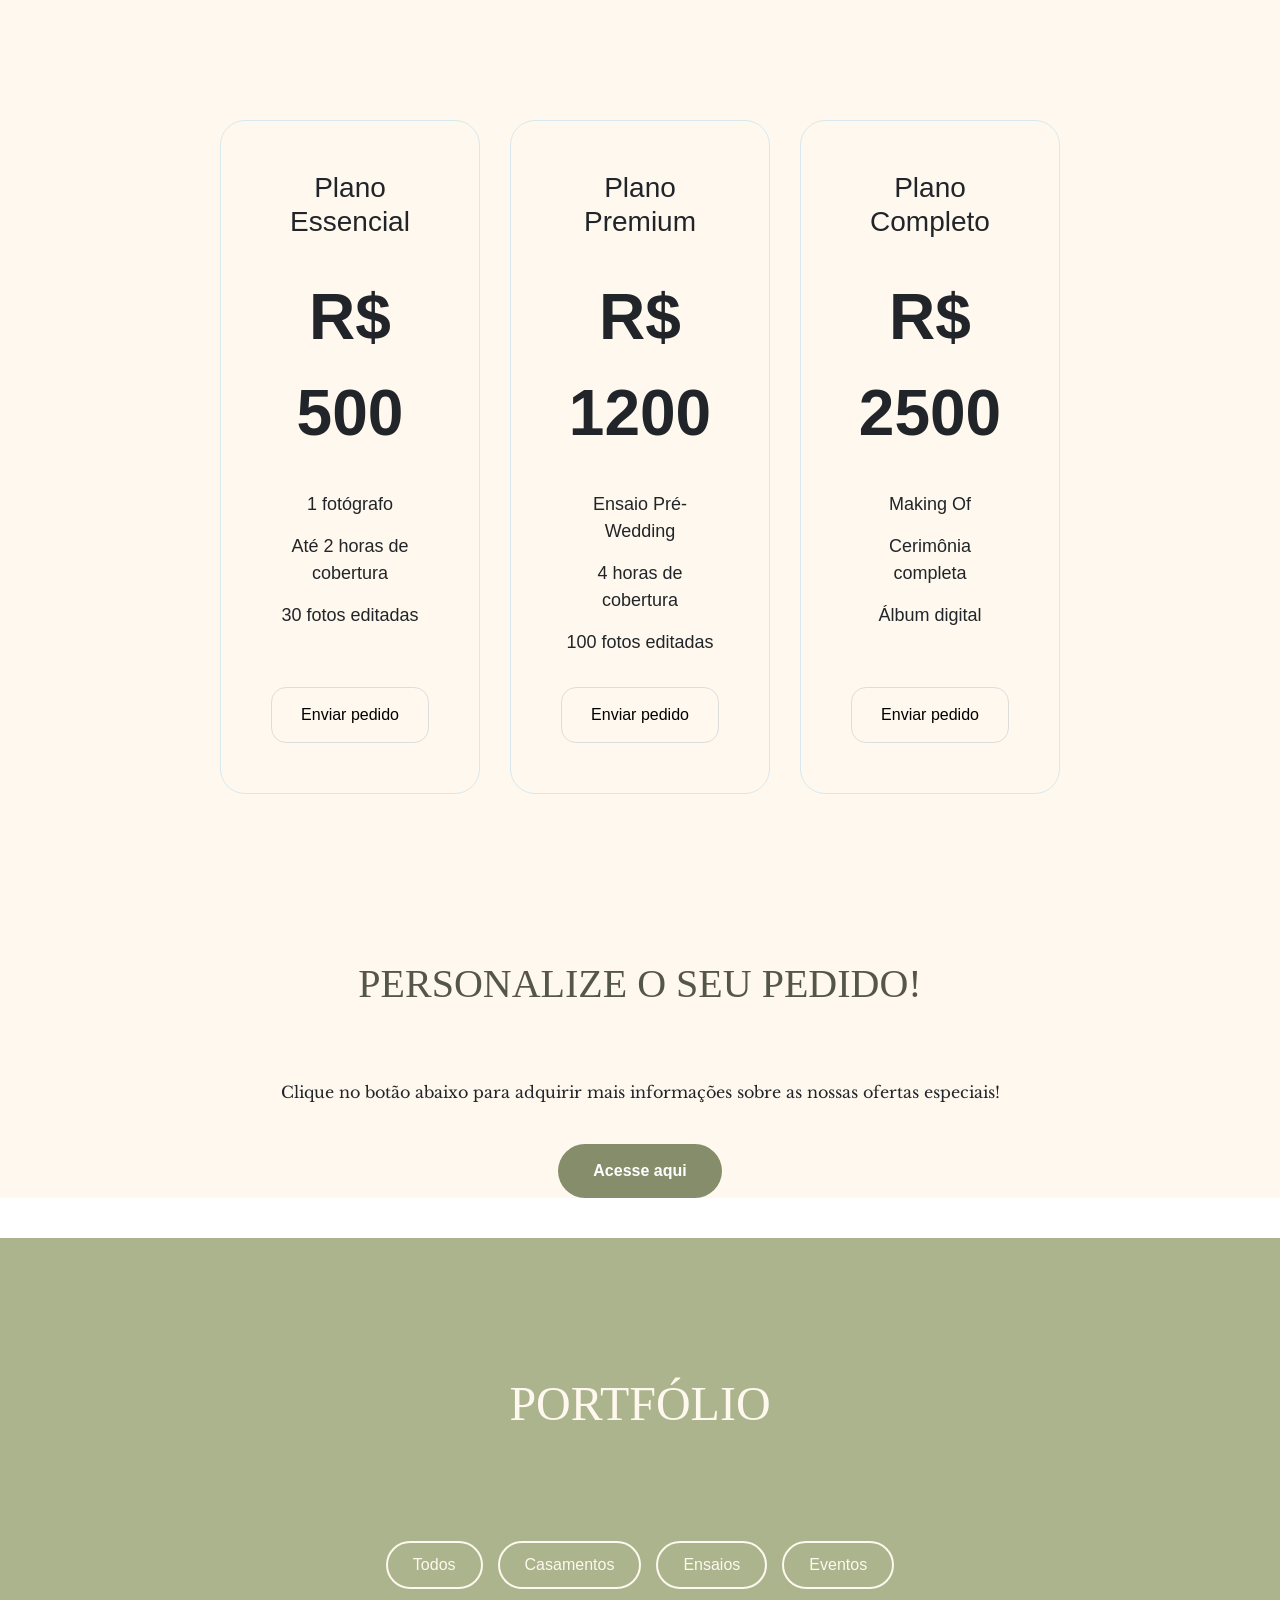
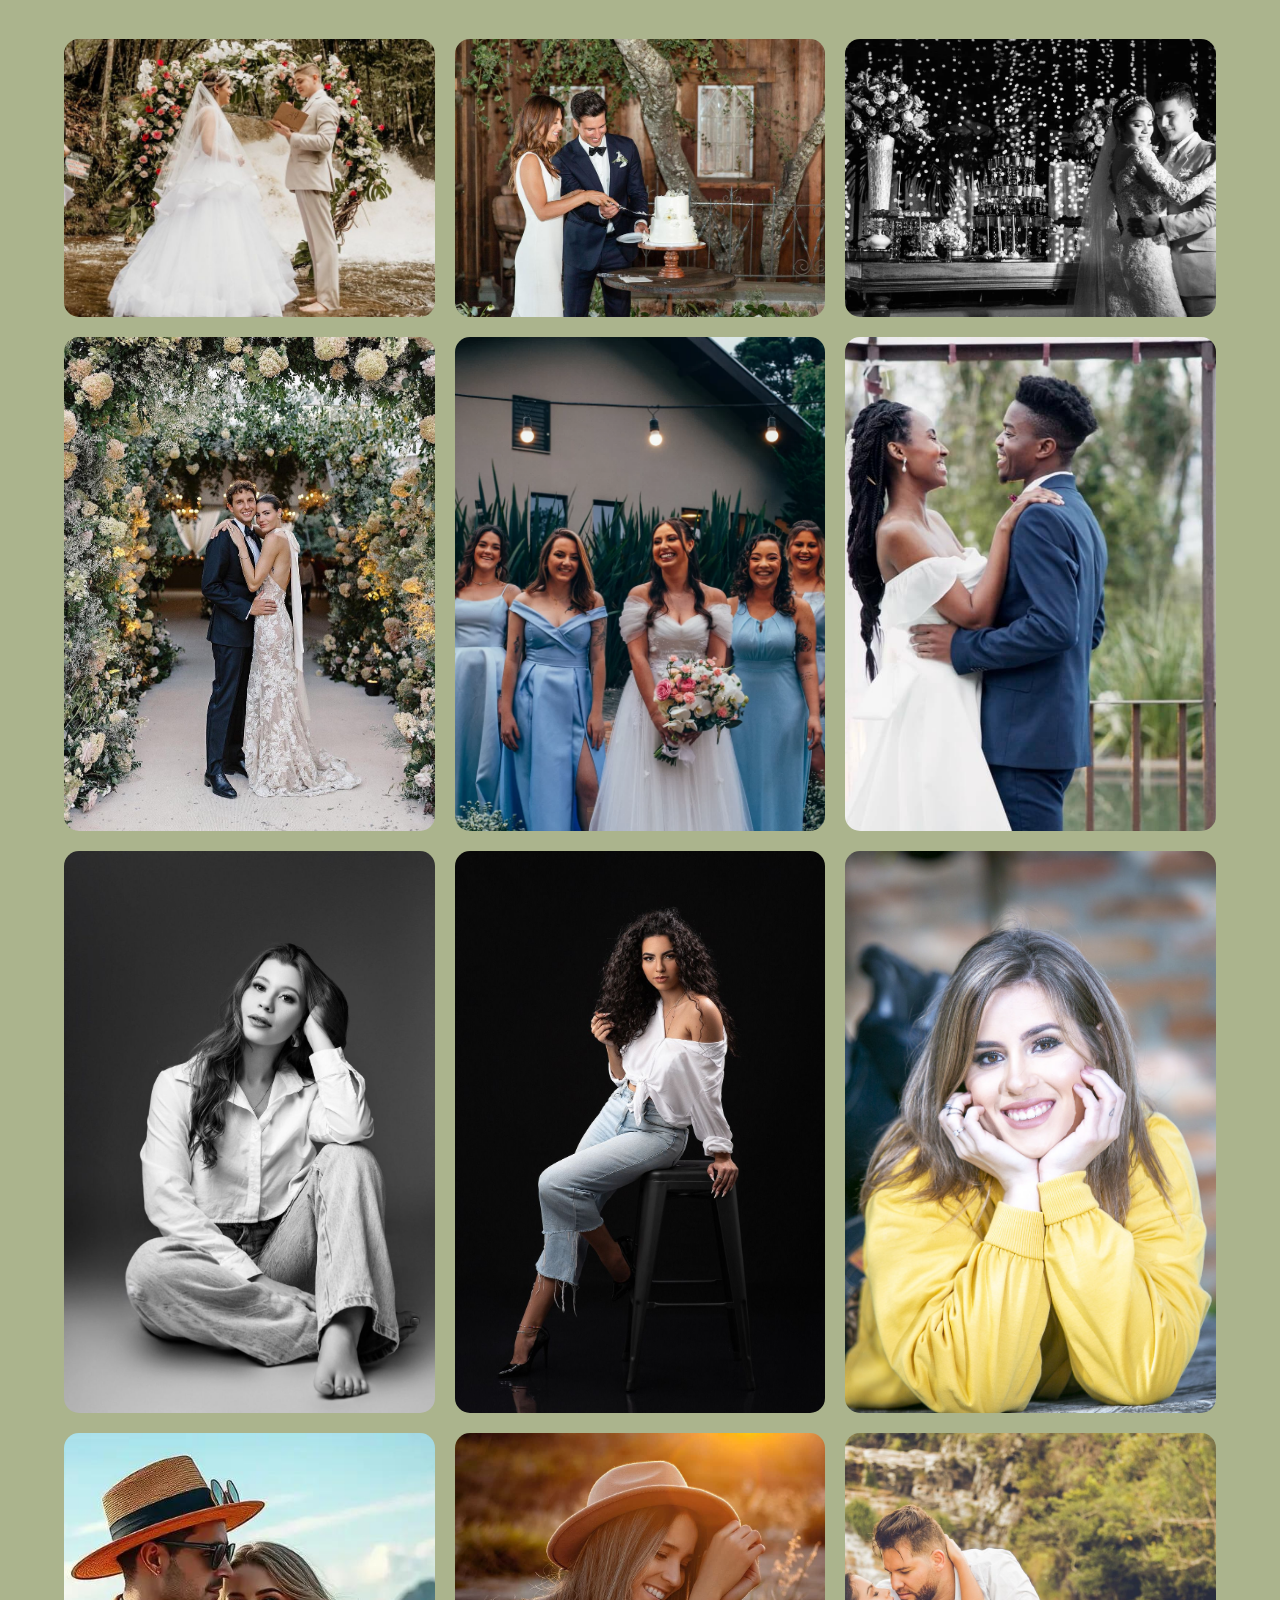
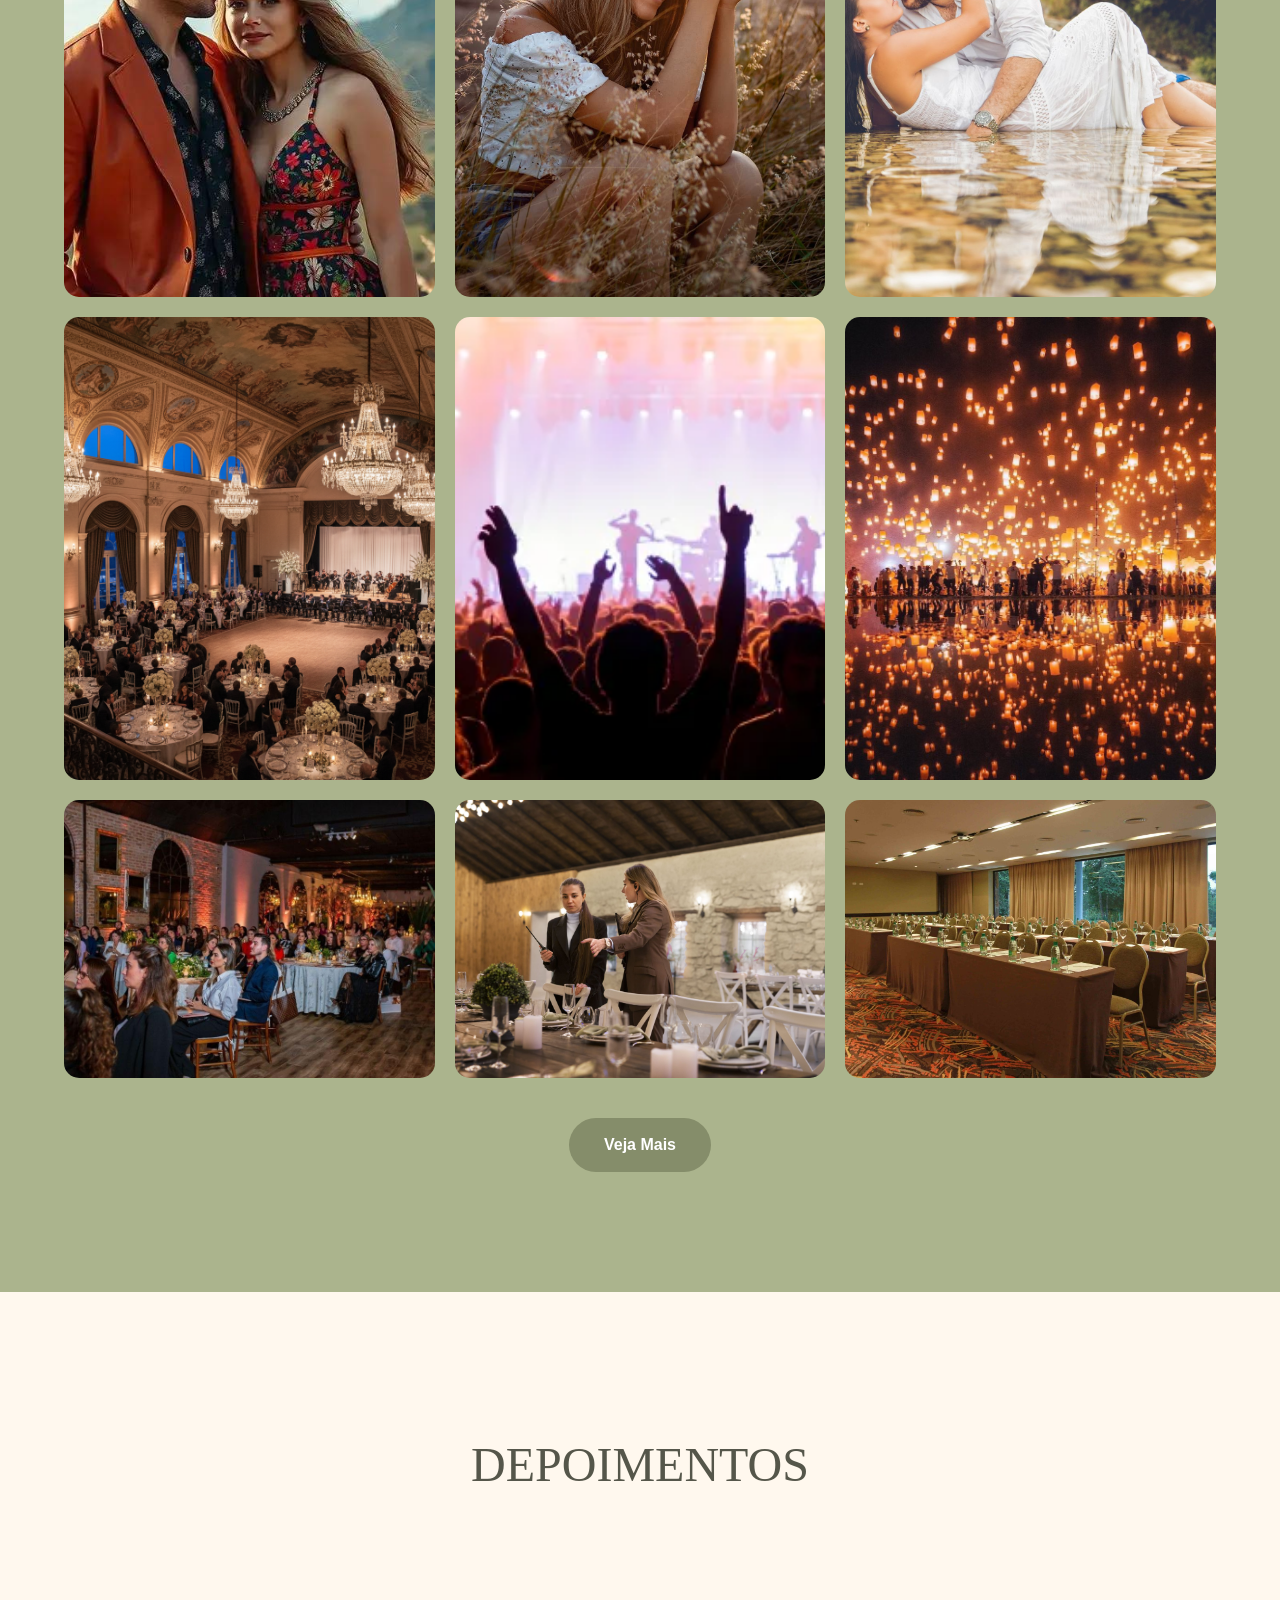
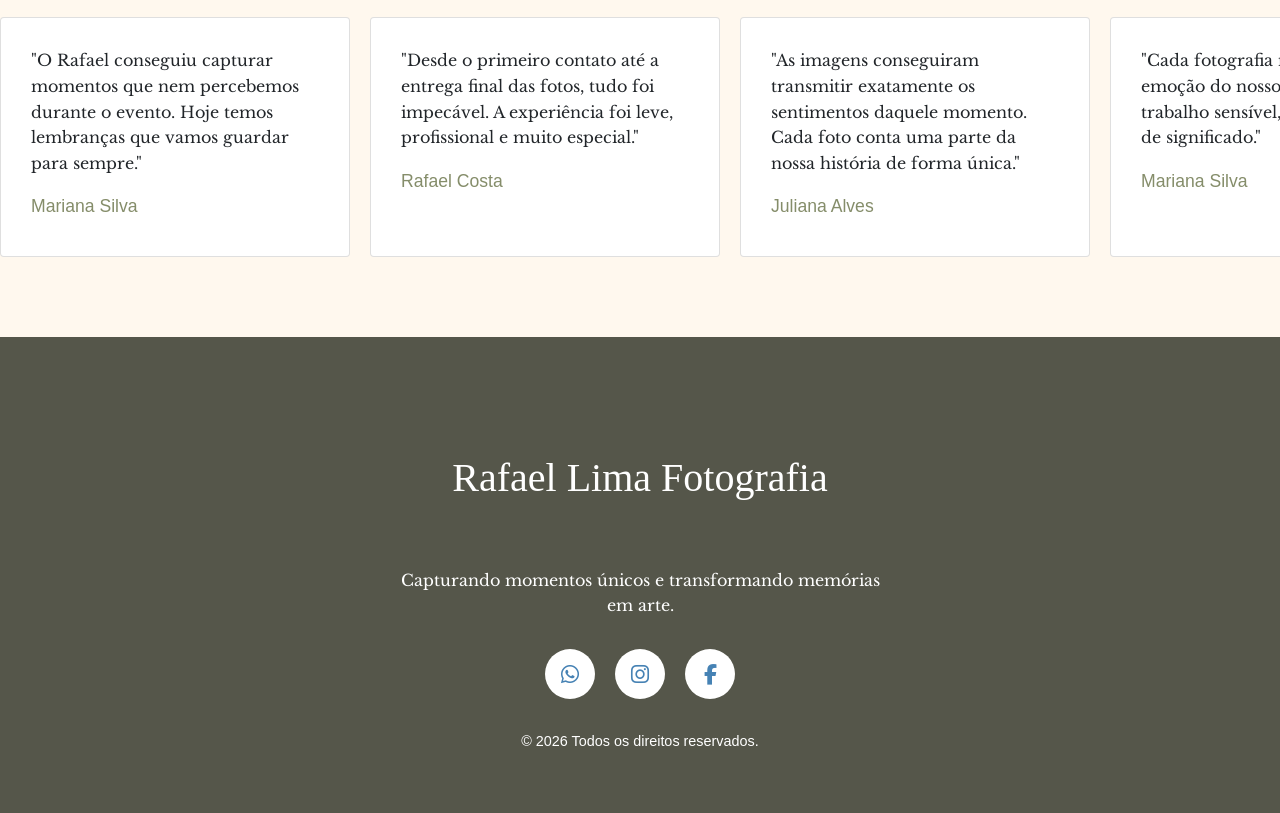
==== commit da392d8f: "geoatualiza" ====
--- a/index.html
+++ b/index.html
@@ -13,7 +13,6 @@
     <link href="https://fonts.googleapis.com/css2?family=Bebas+Neue&family=Cormorant:ital,wght@0,300..700;1,300..700&family=Libre+Baskerville:ital,wght@0,400..700;1,400..700&display=swap"rel="stylesheet">
     <link href="https://fonts.googleapis.com/css2?family=Bebas+Neue&family=Libre+Baskerville:ital,wght@0,400..700;1,400..700&display=swap" rel="stylesheet">
     <link rel="stylesheet" href="style.css">
-    <script defer src="script.js"></script>
     <link rel="stylesheet" href="https://stackpath.bootstrapcdn.com/bootstrap/4.5.2/css/bootstrap.min.css">
     <title>Rafael Lima</title>
 </head>
@@ -22,7 +21,7 @@
         <nav class="navbar">
 
             <div class="logo">
-                <img src="img/logorl.png" alt="Logo">
+                <img src="img/logotipo2.png" alt="Logo">
             </div>
 
             <div class="hamburguer" onclick="toggleMenu()">
@@ -307,29 +306,29 @@
             <div class="slider">
                 <div class="slide-track">
                     <div class="card">
-                        <p>“As fotos ficaram perfeitas.”</p>
+                        <p>"O Rafael conseguiu capturar momentos que nem percebemos durante o evento. Hoje temos lembranças que vamos guardar para sempre."</p>
                         <h3>Mariana Silva</h3>
                     </div>
                     <div class="card">
-                        <p>“Experiência incrível.”</p>
+                        <p>"Desde o primeiro contato até a entrega final das fotos, tudo foi impecável. A experiência foi leve, profissional e muito especial."</p>
                         <h3>Rafael Costa</h3>
                     </div>
                     <div class="card">
-                        <p>“Muito profissional.”</p>
+                        <p>"As imagens conseguiram transmitir exatamente os sentimentos daquele momento. Cada foto conta uma parte da nossa história de forma única."</p>
                         <h3>Juliana Alves</h3>
                     </div>
 
                     <!-- DUPLICA OS CARDS -->
                     <div class="card">
-                        <p>“As fotos ficaram perfeitas.”</p>
+                        <p>"Cada fotografia nos fez reviver a emoção do nosso grande dia. Um trabalho sensível, elegante e cheio de significado."</p>
                         <h3>Mariana Silva</h3>
                     </div>
                     <div class="card">
-                        <p>“Experiência incrível.”</p>
+                        <p>"Nos sentimos completamente à vontade durante o ensaio. O resultado foi natural, espontâneo e exatamente como sonhávamos."</p>
                         <h3>Rafael Costa</h3>
                     </div>
                     <div class="card">
-                        <p>“Muito profissional.”</p>
+                        <p>"Profissionalismo, dedicação e um olhar único para os detalhes. As fotos ficaram incríveis e superaram todas as nossas expectativas."</p>
                         <h3>Juliana Alves</h3>
                     </div>
                 </div>
@@ -358,6 +357,7 @@
         </span>
         
     </footer>
+    <script defer src="script.js"></script>
     <script src="https://code.jquery.com/jquery-3.5.1.min.js"></script>
     <script src="https://cdn.jsdelivr.net/npm/popper.js@1.16.1/dist/umd/popper.min.js"></script>
     <script src="https://stackpath.bootstrapcdn.com/bootstrap/4.5.2/js/bootstrap.min.js"></script>
--- a/style.css
+++ b/style.css
@@ -93,30 +93,49 @@
 .hamburguer {
     display: none;
     font-size: 30px;
-    color: #4682B4;
+    color: #55564a;
     cursor: pointer;
 }
 
 /* RESPONSIVO */
 @media (max-width: 768px) {
 
+    .navbar {
+        position: relative;
+        padding: 15px 20px;
+    }
+
     .hamburguer {
         display: block;
+        font-size: 2rem;
+        color: #55564a;
+        cursor: pointer;
     }
 
     .menu {
         display: none;
         flex-direction: column;
+        align-items: center;
+        gap: 15px;
         position: absolute;
-        top: 80px;
+        top: 100%;
         right: 0;
-        background-color: a6a99c;
-        width: 200px;
-        padding: 20px;
-    }
-
+        width: 250px;
+        padding: 25px;
+        background-color: #abb48d;
+        box-shadow: 0 5px 15px rgba(0, 0, 0, 0.15);
+        z-index: 999;
+    }
     .menu.active {
         display: flex;
+    }
+    .menu li {
+        width: 100%;
+        text-align: center;
+    }
+    .menu a {
+        display: block;
+        padding: 10px;
     }
 }
 
@@ -182,11 +201,9 @@
     .carousel-item img {
         height: 60vh;
     }
-
     .banner-text h1 {
         font-size: 2rem;
     }
-
     .banner-text p {
         font-size: 1rem;
         letter-spacing: 2px;
@@ -209,7 +226,6 @@
     font-size: 50px;
 }
 
-
 .ppresentation {
     font-family: "Cormorant Garamond", serif;
     font-weight: 550;
@@ -217,48 +233,98 @@
 }
 
 /*SOBRE*/
+/* SEÇÃO SOBRE */
 
 .grid {
-    display: flex;
+    display: grid;
+    grid-template-columns: 1fr 1fr;
     align-items: center;
-    justify-content: center;
-    padding: 200px 15%;
-    flex-wrap: wrap;
-}
-
-.rafael {
-    flex: 1;
-    display: flex;
-    justify-content: center;
+    gap: 60px;
+    padding: 80px 8%;
+    background: #FFF8EE;
 }
 
 .rafael img {
-    width: 100%;
-    max-width: 450px;
-    height: 600px;
+    width: 80%;
+    max-width: 500px;
+    display: block;
+    margin: 0 auto;
+    border-radius: 20px;
     object-fit: cover;
-    border-radius: 10px;
-    box-shadow: 0px 5px 15px #a6a99c;
-}
-
-.sobreele {
-    flex: 1;
-    max-width: 500px;
-    font-size: 18px;
+}
+
+.sobreele h1 {
+    color: #858d6a;
+    font-size: 3rem;
+    margin-bottom: 25px;
+}
+
+.sobreele p {
+    font-size: 1.1rem;
     line-height: 1.8;
-}
-
-@media (max-width:768px) {
+    margin-bottom: 20px;
+    color: #333;
+}
+
+/* TABLET */
+
+@media (max-width: 992px) {
+
     .grid {
-        flex-direction: column;
+        gap: 40px;
+        padding: 60px 5%;
+    }
+    .sobreele h1 {
+        font-size: 2.5rem;
+    }
+
+}
+
+/* CELULAR */
+
+@media (max-width: 768px) {
+
+    .grid {
+        grid-template-columns: 1fr;
         text-align: center;
     }
+    .rafael {
+        order: 1;
+    }
     .sobreele {
-        text-align: center;
+        order: 2;
     }
     .rafael img {
-        height: auto;
-    }
+        max-width: 350px;
+    }
+    .sobreele h1 {
+        font-size: 2rem;
+    }
+    .sobreele p {
+        font-size: 1rem;
+        text-align: justify;
+    }
+
+}
+
+/* CELULARES PEQUENOS */
+
+@media (max-width: 480px) {
+
+    .grid {
+        padding: 50px 20px;
+    }
+    .rafael img {
+        max-width: 280px;
+    }
+    .sobreele h1 {
+        font-size: 1.7rem;
+    }
+    .sobreele p {
+        font-size: 0.95rem;
+        line-height: 1.7;
+    }
+
 }
 
 /*INFOS*/
@@ -327,6 +393,7 @@
 
 .promocoes h1{
     margin-top: 8%;
+    color: #55564a;
 }
 
 .btnpromocoes {
@@ -440,7 +507,7 @@
 .depoimentos h1 {
     text-align: center;
     margin-bottom: 60px;
-    color: black;
+    color: #55564a;
     font-size: 3rem;
 }
 
@@ -461,9 +528,8 @@
     width: 350px;
     min-width: 350px;
     padding: 30px;
-    background: white;
+    background: black;
     border-radius: 20px;
-    box-shadow: 0 5px 20px rgba(0,0,0,.08);
 }
 
 .card p {
@@ -472,7 +538,7 @@
 }
 
 .card h3 {
-    color: #783B0E;
+    color: #858d6a;
     font-size: 1.1rem;
 }
 
@@ -544,94 +610,191 @@
 
 /*PÁGINA DO LOGCLIENTE*/
 
-/* ÁREA */
-
 .login-area {
-    width: 100%;
     min-height: 100vh;
+    background: linear-gradient(
+        rgba(0,0,0,0.45),
+        rgba(0,0,0,0.45)
+    ),
+    url("img/banner3.jpg");
+
+    background-size: cover;
+    background-position: center;
     display: flex;
     justify-content: center;
     align-items: center;
-    background: white;
-}
-
-
-/* BOX */
+    padding: 40px 20px;
+}
 
 .login-box {
     width: 100%;
-    max-width: 420px;
-    padding: 50px 40px;
+    max-width: 450px;
+    background: rgba(255,255,255,0.95);
+    backdrop-filter: blur(8px);
+    padding: 50px;
     border-radius: 25px;
-    background: white;
-    backdrop-filter: blur(12px);
-    border: 1px solid #4682B4;
+    box-shadow: 0 15px 40px rgba(0,0,0,0.15);
     text-align: center;
 }
 
-
-/* TÍTULO */
-
 .login-box h1 {
-    color: #783B0E;
-    font-size: 2.5rem;
-    margin-bottom: 10px;
-}
-
-
-/* TEXTO */
+    font-family: "Cormorant Garamond", serif;
+    font-size: 3rem;
+    color: #6a7a35;
+    margin-bottom: 15px;
+}
 
 .login-box p {
-    color: #4682B4;
+    color: #666;
     margin-bottom: 35px;
-}
-
-
-/* INPUT */
+    font-size: 1rem;
+}
+
+.input-group {
+    margin-bottom: 25px;
+}
 
 .input-group input {
     width: 100%;
-    padding: 18px;
+    padding: 16px 20px;
+    border: 2px solid #d8d8d8;
+    border-radius: 50px;
+    outline: none;
+    font-size: 1rem;
+    transition: .3s;
+}
+
+.input-group input:focus {
+    border-color: #6a7a35;
+}
+
+.login-box button {
+    width: 100%;
+    padding: 16px;
     border: none;
-    outline: none;
-    border-radius: 15px;
-    background: #4682B4;
-    color: #4682B4;
-    font-size: 1rem;
-}
-
-
-/* PLACEHOLDER */
-
-.input-group input::placeholder {
-    color: rgba(255, 255, 255, 0.5);
-}
-
-
-/* BOTÃO */
-
-button {
-    width: 100%;
-    margin-top: 20px;
-    padding: 18px;
-    border: none;
-    border-radius: 15px;
-    background: white;
-    color: black;
+    border-radius: 50px;
+    background: #6a7a35;
+    color: white;
     font-size: 1rem;
     font-weight: bold;
     cursor: pointer;
-    transition: 0.3s;
-}
-
-/* HOVER */
-
-button:hover {
-    transform: translateY(-3px);
-    background: #bb6629;
+    transition: .3s;
+}
+
+.login-box button:hover {
+    background: #55564a;
+    transform: translateY(-2px);
+}
+
+#erro {
+    margin-top: 15px;
+    font-weight: bold;
+    color: #c0392b;
+}
+
+/* RESPONSIVO */
+
+@media (max-width: 768px) {
+
+    .login-box {
+        padding: 35px 25px;
+    }
+    .login-box h1 {
+        font-size: 2.3rem;
+    }
+
+}
+
+@media (max-width: 480px) {
+
+    .login-box {
+        padding: 30px 20px;
+    }
+    .login-box h1 {
+        font-size: 2rem;
+    }
+
 }
 
 /*PÁGINA ÁREA DO CLIENTE*/
+
+.cliente {
+    max-width: 1400px;
+    margin: 0 auto;
+    padding: 100px 8%;
+    background: #f5f5f5;
+    display: grid;
+    grid-template-columns: 1fr 1fr;
+    gap: 120px 80px;
+    align-items: center;
+}
+
+.foto-principal img,
+.foto-secundaria img {
+    width: 100%;
+    display: block;
+    border-radius: 25px;
+}
+
+.texto-principal {
+    max-width: 450px;
+}
+
+.subtitulo {
+    color: #6f8896;
+    margin-bottom: 25px;
+}
+
+.texto-principal h1 {
+    font-size: 4rem;
+    font-weight: 400;
+    margin-bottom: 30px;
+    font-family: "Cormorant Garamond", serif;
+    color: #6a7a35;
+}
+
+.descricao {
+    color: #55564a;
+    font-size: 1.2rem;
+    max-width: 350px;
+}
+
+.info-casamento h2 {
+    font-size: 2rem;
+    font-family: "Cormorant Garamond", serif;
+    margin-bottom: 40px;
+    color: black;
+}
+
+.info-casamento p {
+    margin-bottom: 10px;
+    font-size: 1.1rem;
+    color: #55564a;
+}
+
+@media (max-width: 768px) {
+
+    .cliente {
+        grid-template-columns: 1fr;
+        gap: 50px;
+        text-align: center;
+        padding: 60px 25px;
+    }
+
+    .texto-principal,
+    .descricao {
+        max-width: 100%;
+    }
+
+    .texto-principal h1 {
+        font-size: 2.8rem;
+    }
+
+    .info-casamento h2 {
+        font-size: 2rem;
+    }
+
+}
 
 /*PÁGINA DO PORTFOLIO*/
 
@@ -846,35 +1009,100 @@
 }
 
 .showcase {
-    width: 100%;
-    justify-content: center;
-    max-width: 1200px;
-    margin-left: 18%;
-    padding: 80px 8px;
+    padding: 100px 8%;
+    background: #FFF8EE;
     display: grid;
     grid-template-columns: 1fr 1fr;
-    gap: 80px 50px;
+    gap: 80px 60px;
     align-items: center;
 }
 
-.image-card {
-    width: 100%;
-    height: 350px;
+.content h1 {
+    font-size: 3rem;
+    color: #55564a;
+    margin-bottom: 25px;
+}
+
+.content p {
+    font-size: 1.1rem;
+    line-height: 1.8;
+    color: #444;
+    text-align: justify;
+}
+
+.image-card img {
+    width: 100%;
+    display: block;
     border-radius: 20px;
-    overflow: hidden;
-    box-shadow: 0px 5px 15px #4682B4;
-}
-
-.image-card img {
-    width: 100%;
-    height: 100%;
-    object-fit: cover;
+    transition: .4s;
+}
+.image-card img:hover {
+    transform: scale(1.02);
+}
+
+@media (max-width: 992px) {
+
+    .showcase {
+        gap: 50px 40px;
+    }
+    .content h1 {
+        font-size: 2.3rem;
+    }
+    .content p {
+        font-size: 1rem;
+    }
+
+}
+
+@media (max-width: 768px) {
+
+    .showcase {
+        grid-template-columns: 1fr;
+        gap: 40px;
+
+        padding: 70px 25px;
+    }
+
+    .content {
+        text-align: center;
+    }
+
+    .content h1 {
+        font-size: 2rem;
+    }
+
+    .content p {
+        text-align: justify;
+    }
+
+    .image-card img {
+        max-width: 500px;
+        margin: 0 auto;
+    }
+
+}
+
+@media (max-width: 480px) {
+
+    .showcase {
+        padding: 50px 20px;
+    }
+
+    .content h1 {
+        font-size: 1.7rem;
+    }
+
+    .content p {
+        font-size: 0.95rem;
+        line-height: 1.7;
+    }
+
 }
 
 .feedback-section {
     width: 100%;
     padding: 100px 20px;
-    background: white;
+    background: #abb48d;
     display: flex;
     justify-content: center;
 }
@@ -885,7 +1113,6 @@
     background: white;
     padding: 50px;
     border-radius: 24px;
-    box-shadow: 0px 5px 15px #4682B4;
 }
 
 .mini-title {
@@ -898,10 +1125,9 @@
 
 .feedback-container h2 {
     font-size: 42px;
-
     margin-top: 10px;
     margin-bottom: 15px;
-    color: #111;
+    color: #55564a;
 }
 
 .feedback-container p {
@@ -924,7 +1150,7 @@
 
 .input-group label {
     font-weight: 600;
-    color: #222;
+    color: #abb48d;
 }
 
 .input-group input,
@@ -950,7 +1176,7 @@
     padding: 18px;
     border: none;
     border-radius: 14px;
-    background: #111;
+    background: #55564a;
     color: white;
     font-size: 16px;
     font-weight: 600;
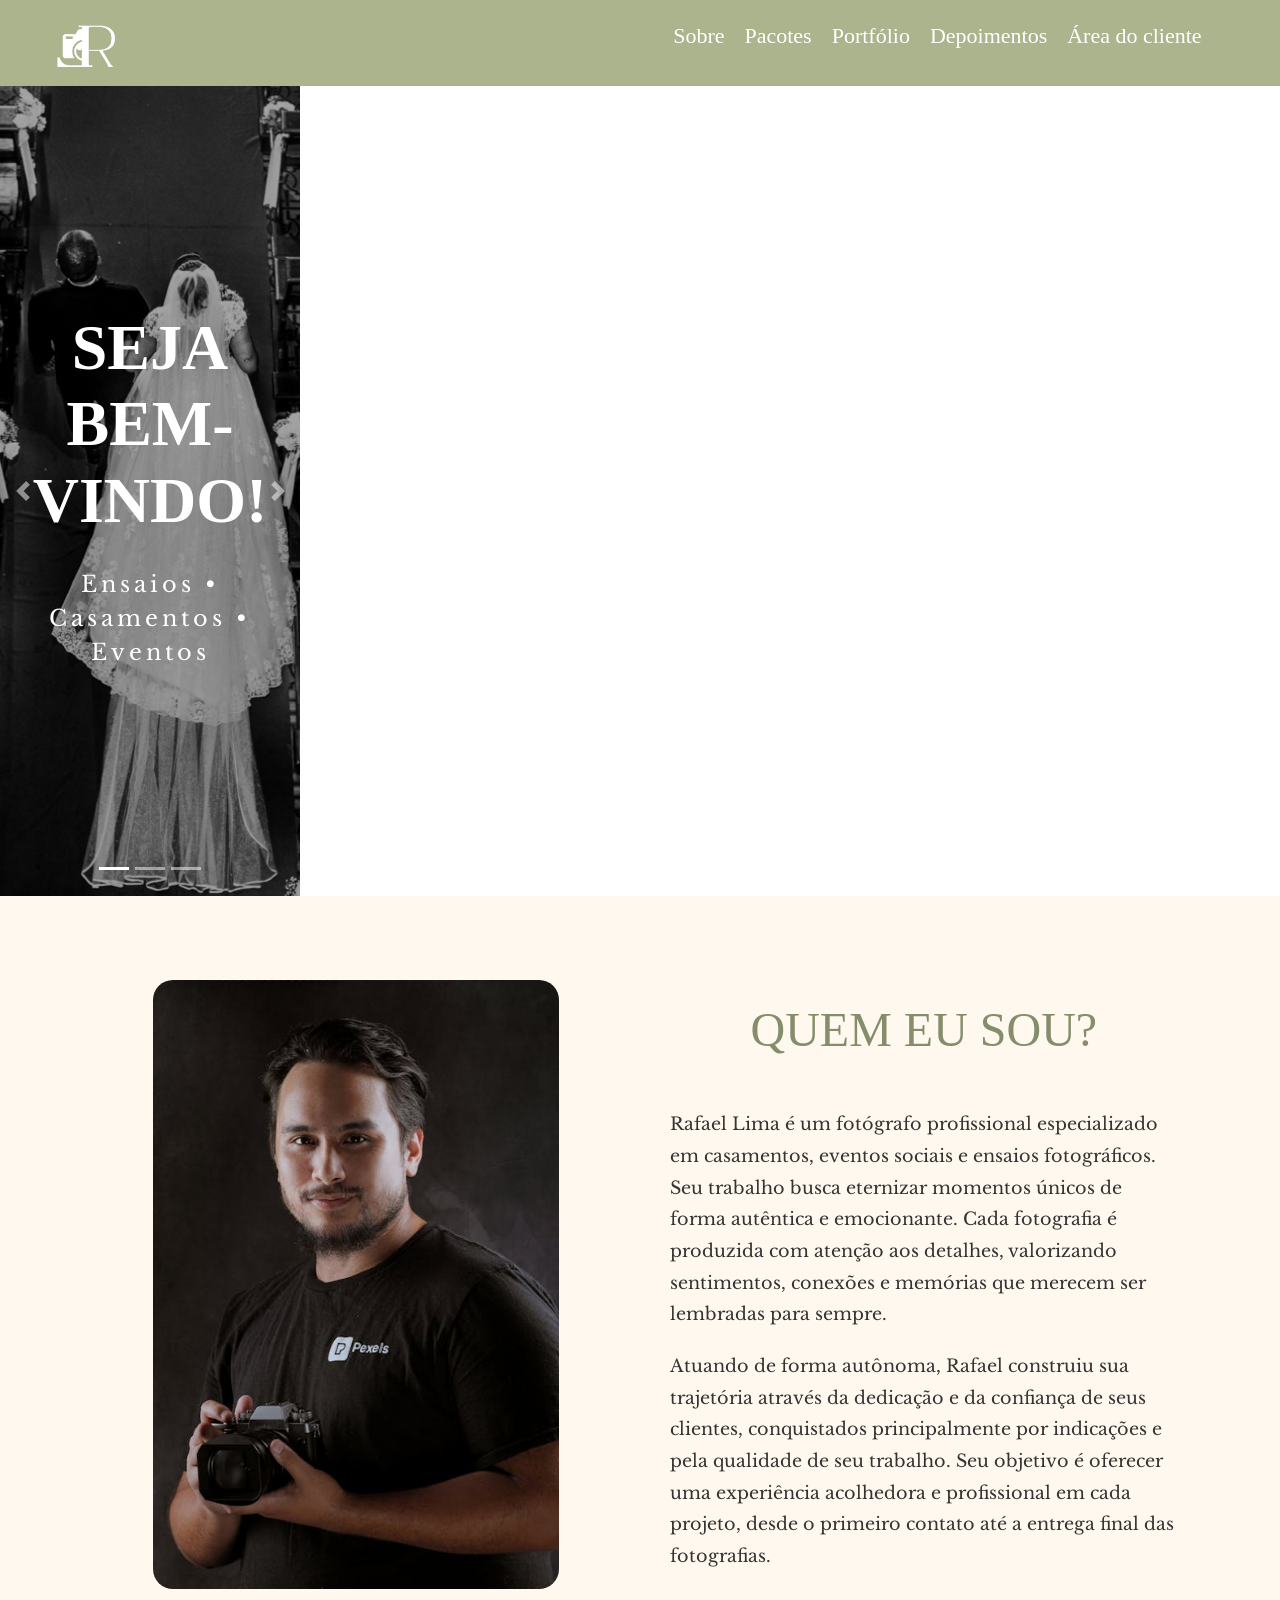
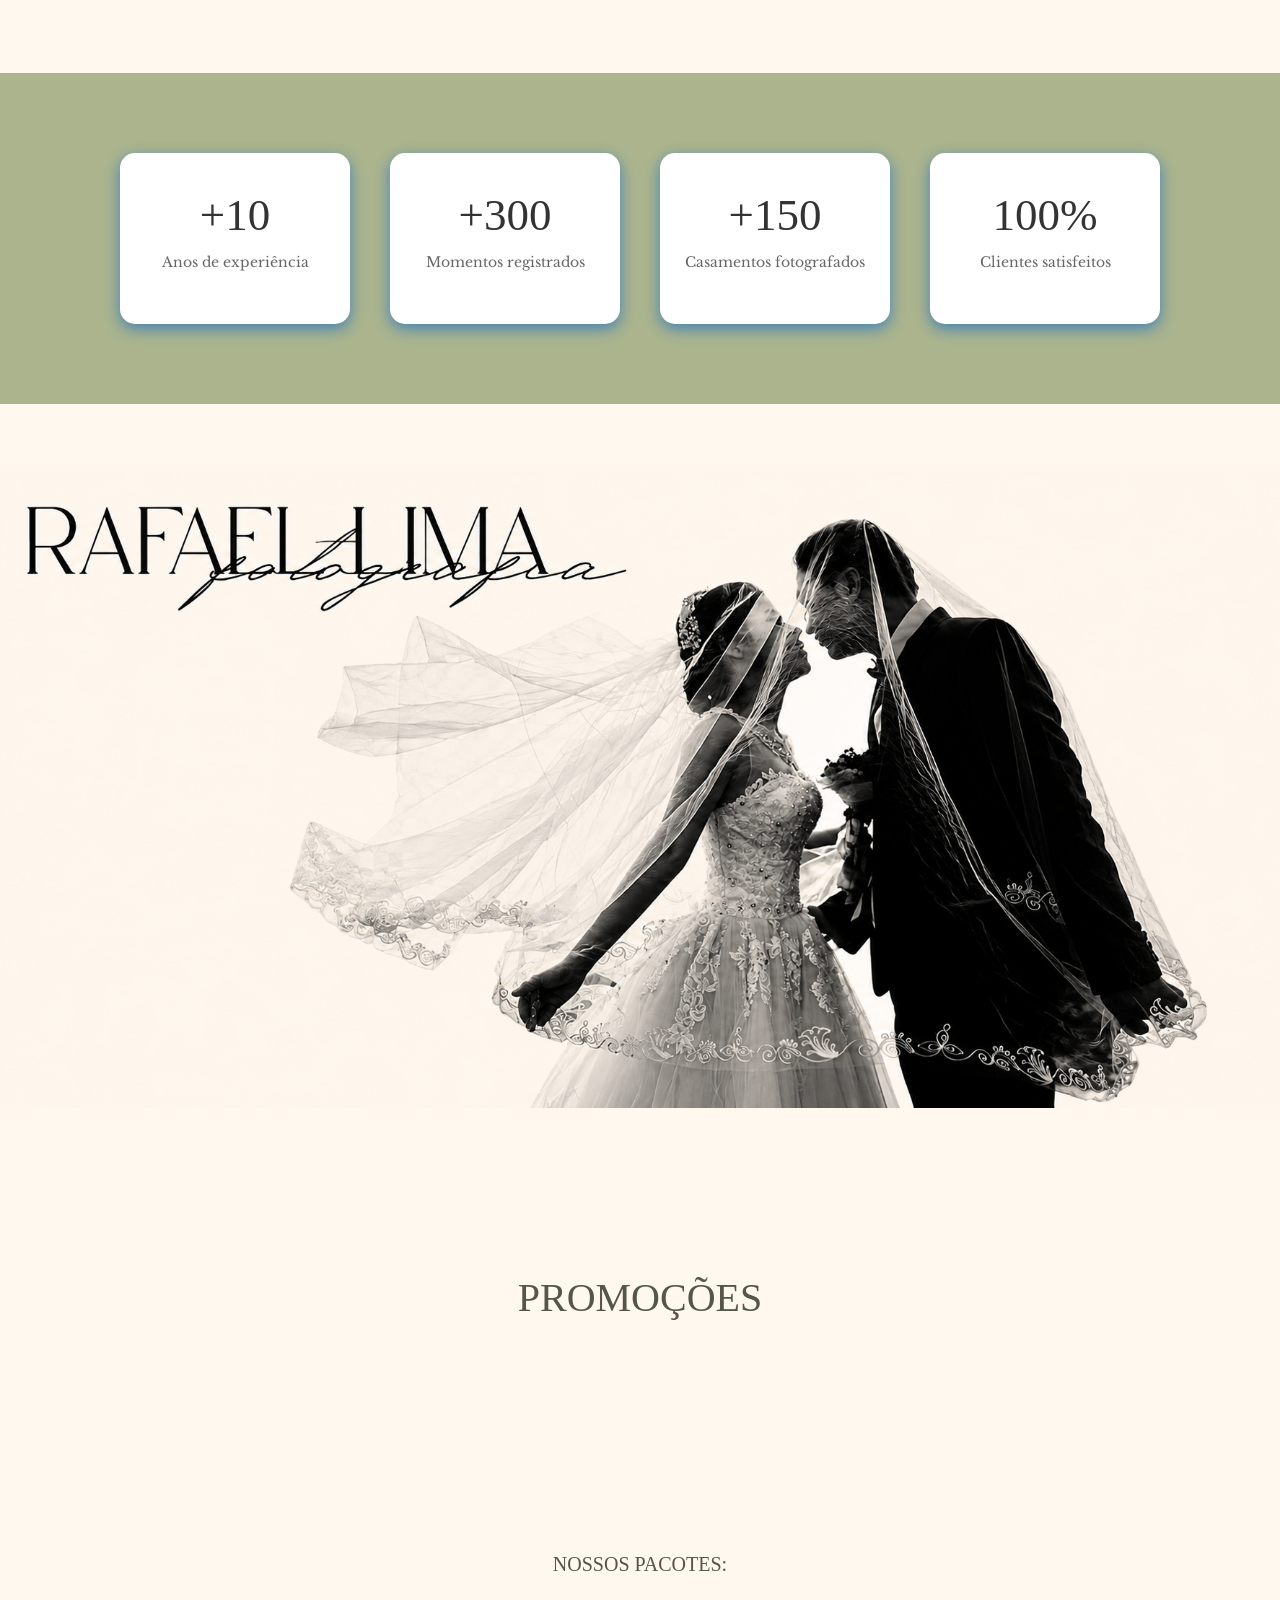
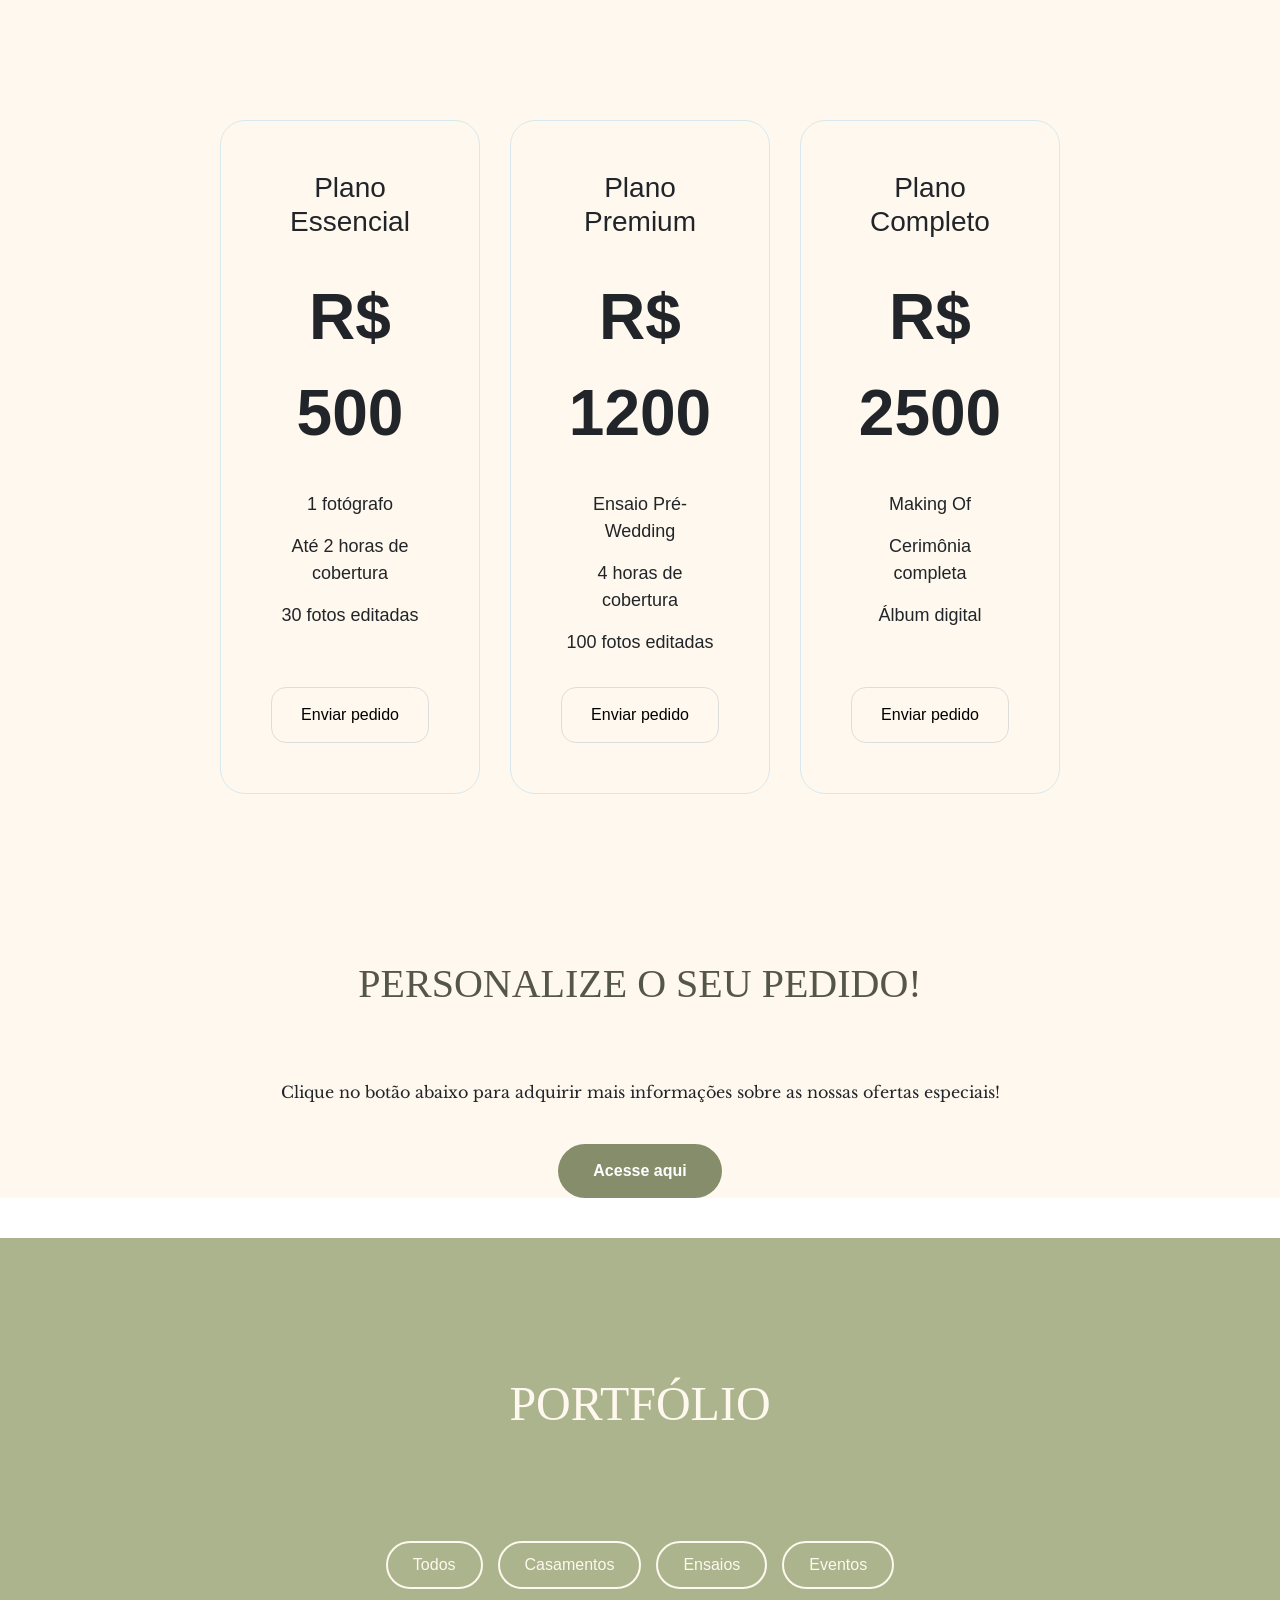
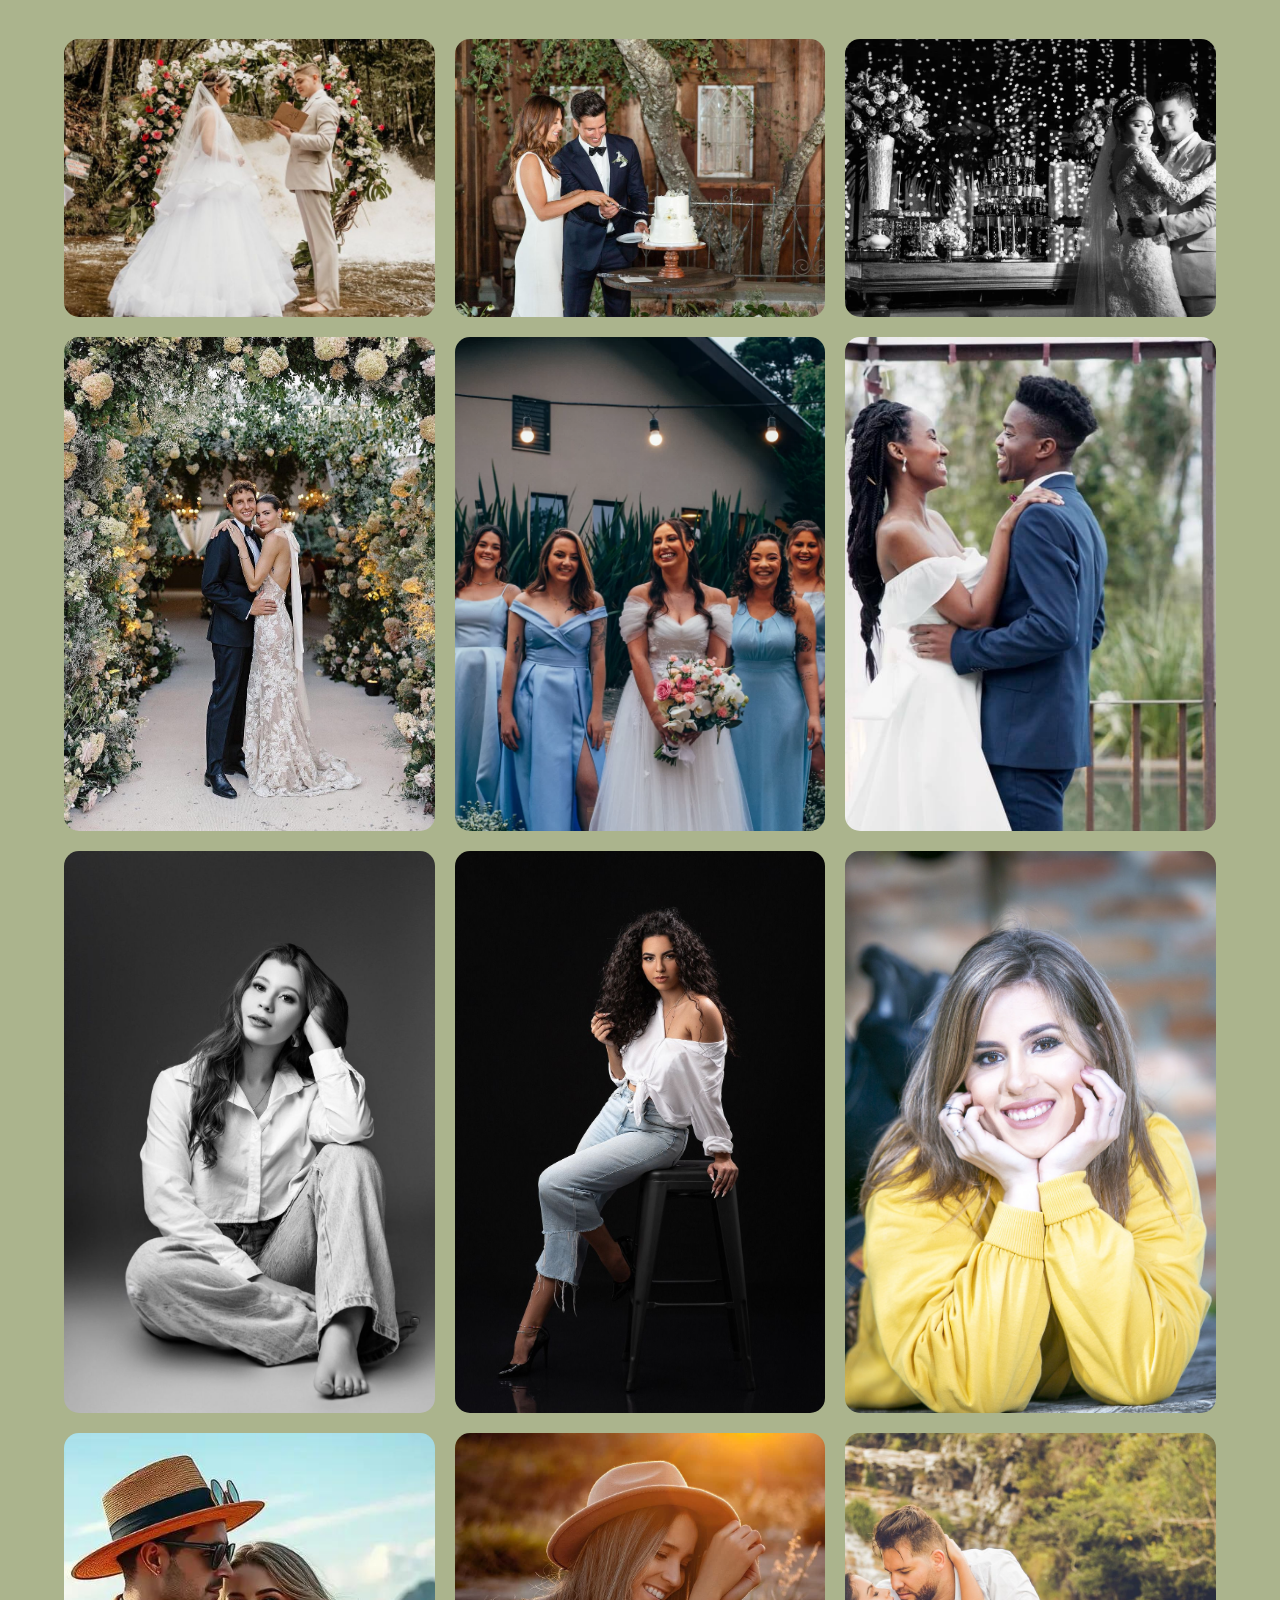
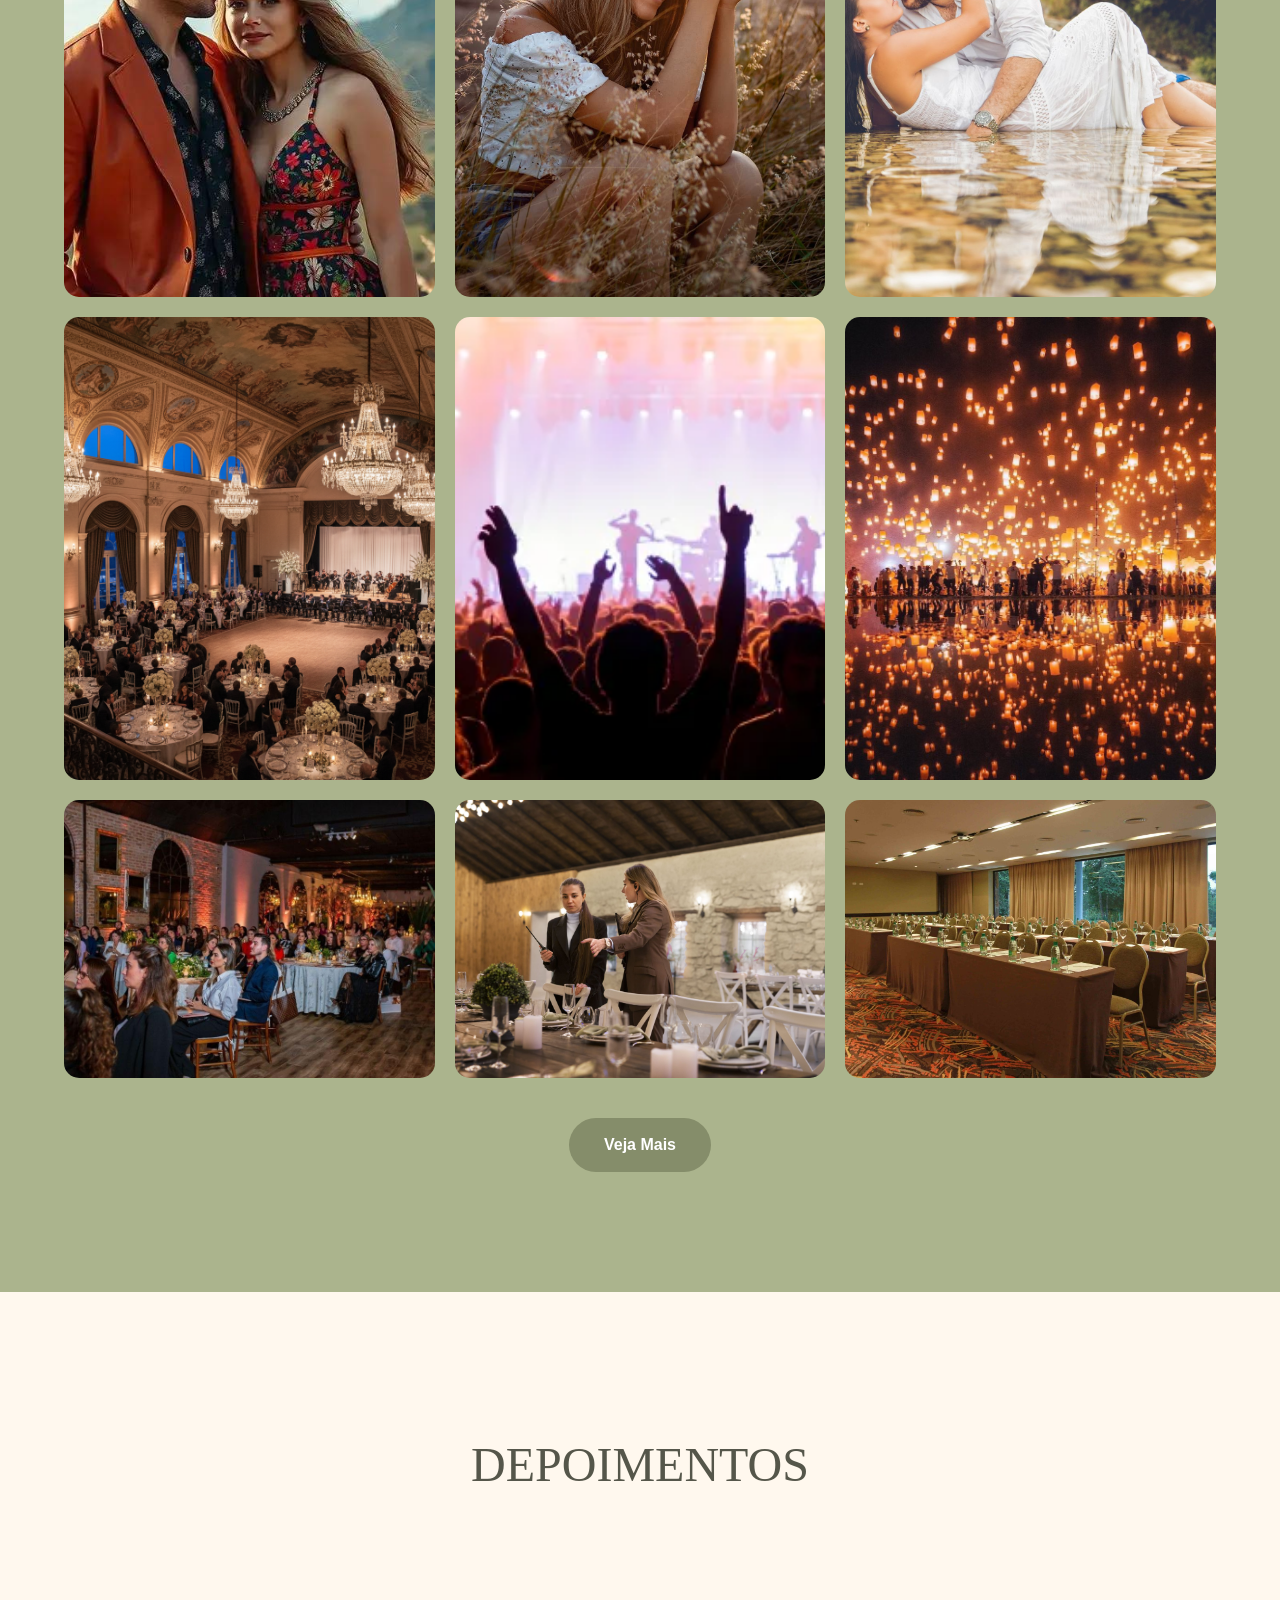
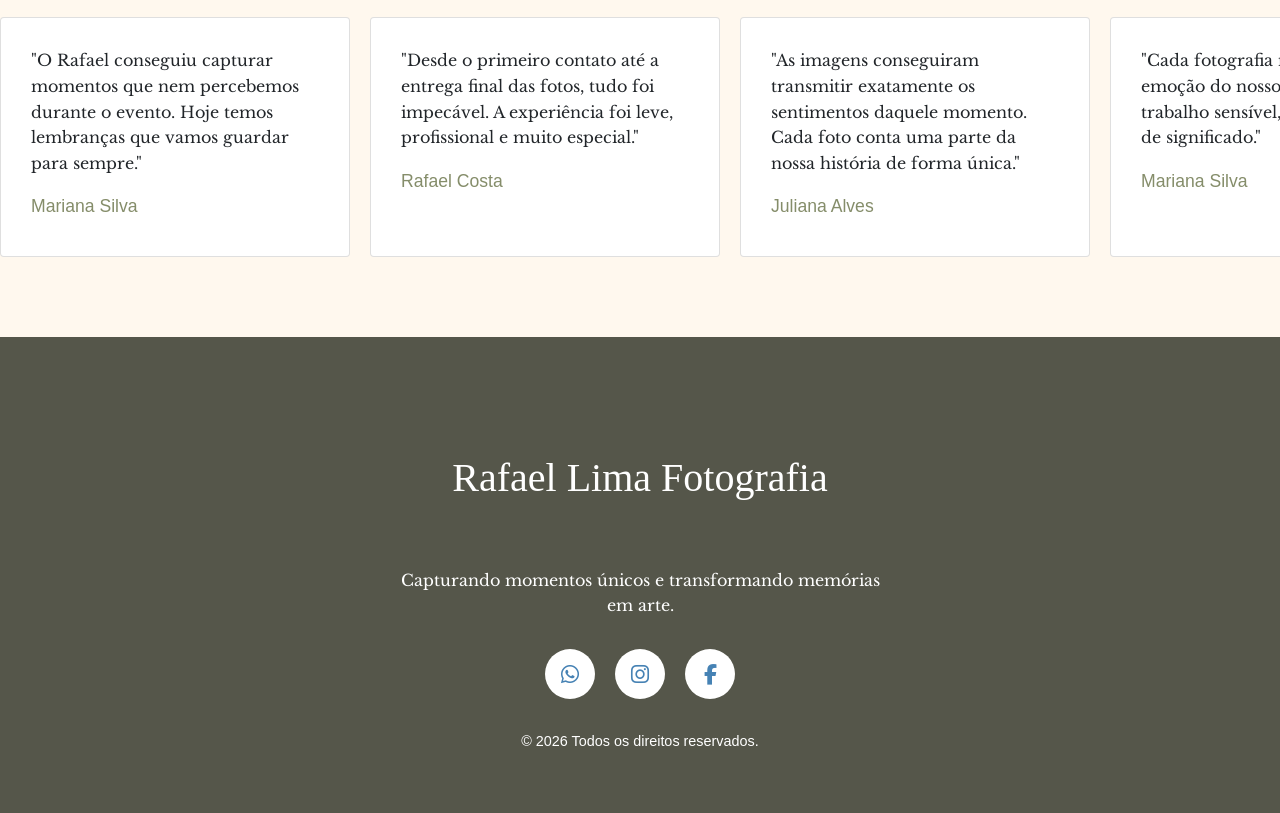
==== commit c78279b9: "erro" ====
--- a/index.html
+++ b/index.html
@@ -16,6 +16,9 @@
     <link rel="stylesheet" href="https://stackpath.bootstrapcdn.com/bootstrap/4.5.2/css/bootstrap.min.css">
     <title>Rafael Lima</title>
 </head>
+<script src="https://code.jquery.com/jquery-3.5.1.min.js"></script>
+<script src="https://cdn.jsdelivr.net/npm/popper.js@1.16.1/dist/umd/popper.min.js"></script>
+<script src="https://stackpath.bootstrapcdn.com/bootstrap/4.5.2/js/bootstrap.min.js"></script>
 <body>
     <header>
         <nav class="navbar">
--- a/style.css
+++ b/style.css
@@ -142,7 +142,8 @@
 /*BANNER CASAL*/
 
 .bannercasal {
-    width: 100%;
+     width: 300px;
+  height: auto; 
 }
 
 /* Cada slide */
@@ -1688,3 +1689,212 @@
     background-color: #2f5f96;
     color: #100303;
 }
+
+/* HERO */
+
+.hero-pacotes{
+    height: 80vh;
+
+    background-image:
+        linear-gradient(
+            rgba(0,0,0,.35),
+            rgba(0,0,0,.35)
+        ),
+        url("img/imgpacote.png");
+
+    background-size: cover;
+    background-position: center;
+
+    display:flex;
+    justify-content:center;
+    align-items:center;
+
+    position:relative;
+}
+
+.hero-overlay{
+    text-align:center;
+    color:white;
+}
+
+.hero-overlay h1{
+    color:white;
+    font-size:4rem;
+    margin-bottom:15px;
+}
+
+.hero-overlay p{
+    color:white;
+    font-size:1.2rem;
+}
+
+/* ORÇAMENTO COM FOTO DE FUNDO */
+
+.orcamento-rapido{
+
+    background-image:
+        linear-gradient(
+            rgba(0,0,0,.50),
+            rgba(0,0,0,.50)
+        ),
+        url("img/noivos-fundo.jpg");
+
+    background-size: cover;
+    background-position: center;
+    background-repeat: no-repeat;
+
+    min-height: 80vh;
+
+    display:flex;
+    flex-direction:column;
+    justify-content:center;
+    align-items:center;
+
+    padding:80px 20px;
+}
+
+.orcamento-rapido h2{
+
+    color:white;
+
+    font-family:"Cormorant Garamond", serif;
+
+    font-size:3rem;
+
+    margin-bottom:30px;
+
+    text-align:center;
+}
+
+.orcamento-rapido form{
+
+    width:100%;
+    max-width:700px;
+
+    background:rgba(255,255,255,.95);
+
+    padding:40px;
+
+    border-radius:20px;
+
+    box-shadow:0 15px 40px rgba(0,0,0,.25);
+
+    display:flex;
+    flex-wrap:wrap;
+
+    gap:15px;
+}
+
+.orcamento-rapido input{
+
+    flex:1 1 300px;
+
+    padding:15px;
+
+    border:1px solid #ddd;
+
+    border-radius:10px;
+
+    font-size:16px;
+}
+
+.orcamento-rapido button{
+
+    width:100%;
+
+    padding:15px;
+
+    background:#717958;
+
+    color:white;
+
+    border:none;
+
+    border-radius:10px;
+
+    cursor:pointer;
+
+    transition:.3s;
+}
+
+.orcamento-rapido button:hover{
+
+    background:#55564a;
+}
+
+/* SERVIÇOS */
+
+.servicos{
+
+    background:#abb48d;
+
+    color:white;
+
+    text-align:center;
+
+    padding:120px 8%;
+}
+
+.servicos-grid{
+
+    display:flex;
+
+    gap:30px;
+
+    justify-content:center;
+
+    flex-wrap:wrap;
+
+    margin-top:50px;
+}
+
+.servico-card{
+
+    background:white;
+
+    color:black;
+
+    width:320px;
+
+    padding:40px;
+
+    border-radius:15px;
+
+    transition:.3s;
+
+    box-shadow:0 8px 25px rgba(0,0,0,.1);
+}
+
+.servico-card:hover{
+
+    transform:translateY(-10px);
+}
+
+.servico-card i{
+
+    font-size:50px;
+
+    color:#717958;
+
+    margin-bottom:20px;
+}
+
+.servico-card h3{
+
+    margin-bottom:10px;
+}
+
+.preco{
+
+    display:block;
+
+    font-size:2rem;
+
+    font-weight:700;
+
+    margin:15px 0;
+
+    color:#717958;
+
+    font-family:"Cormorant Garamond", serif;
+}
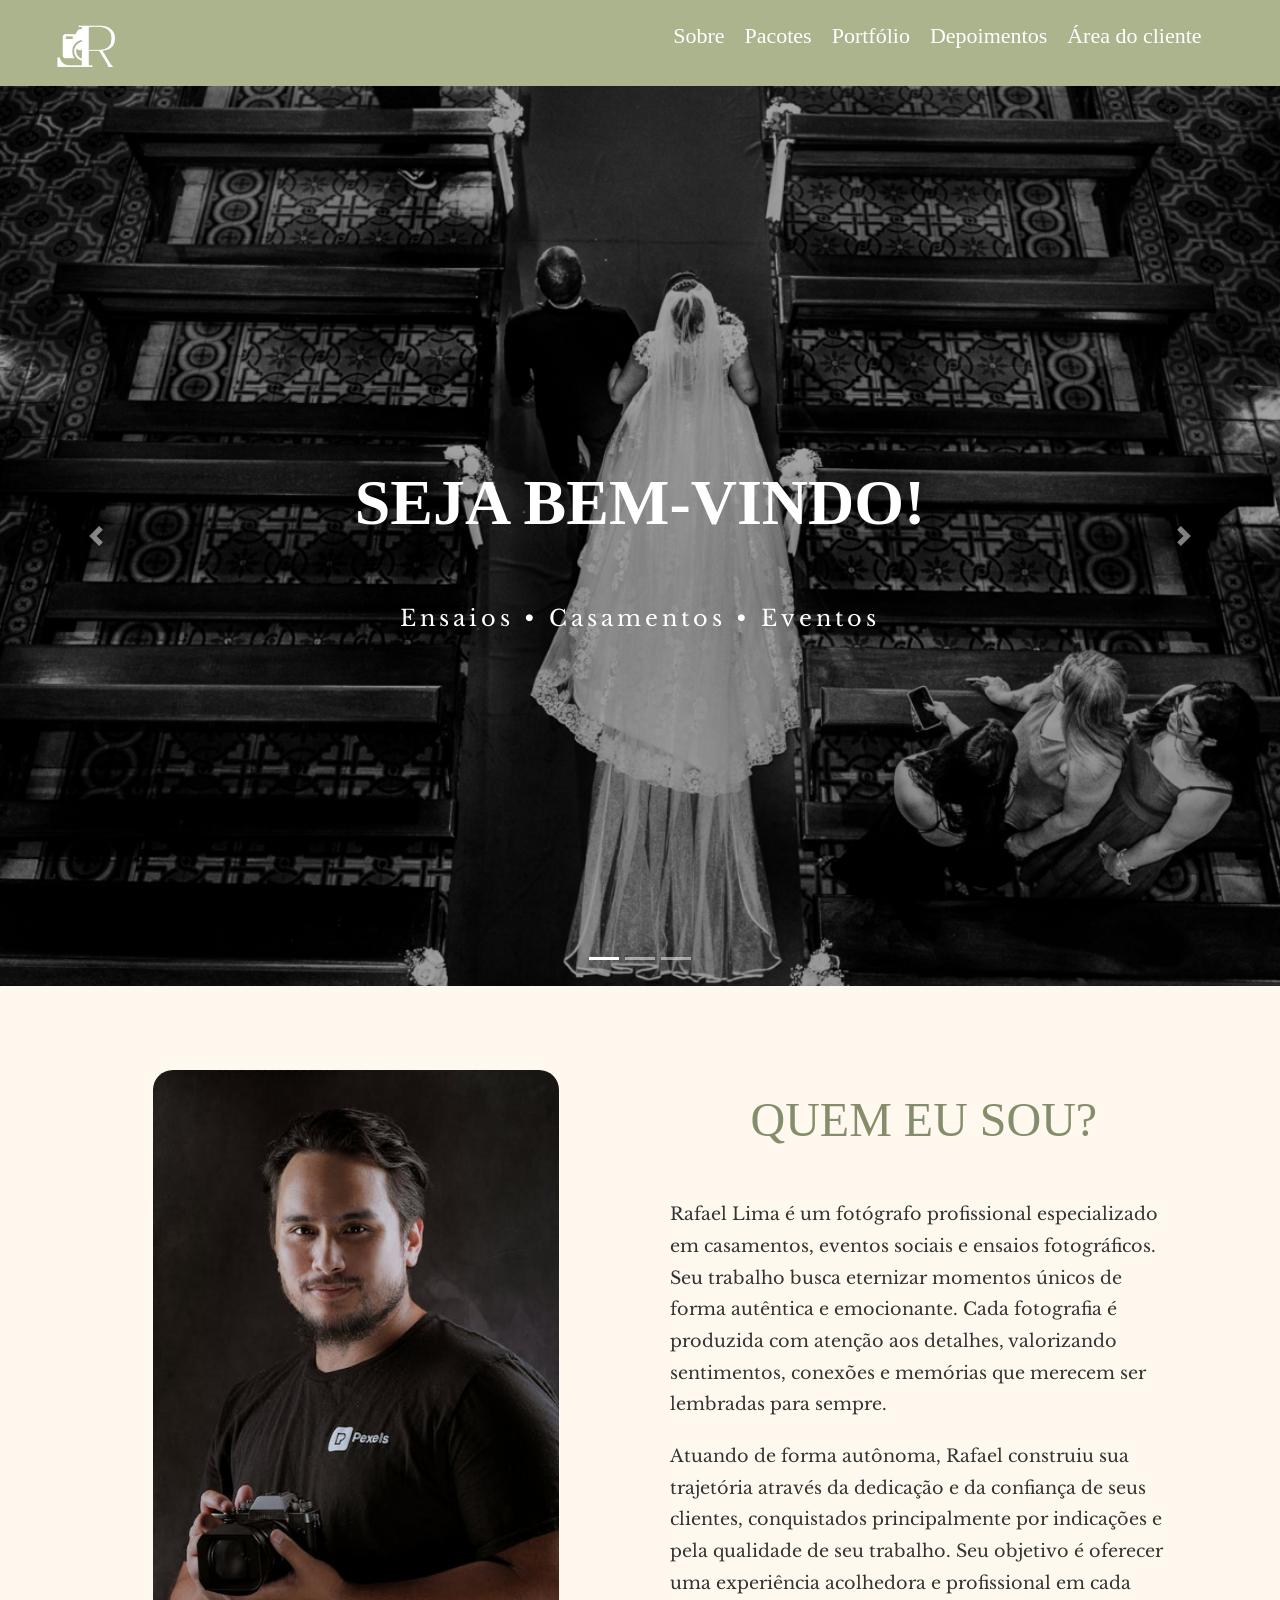
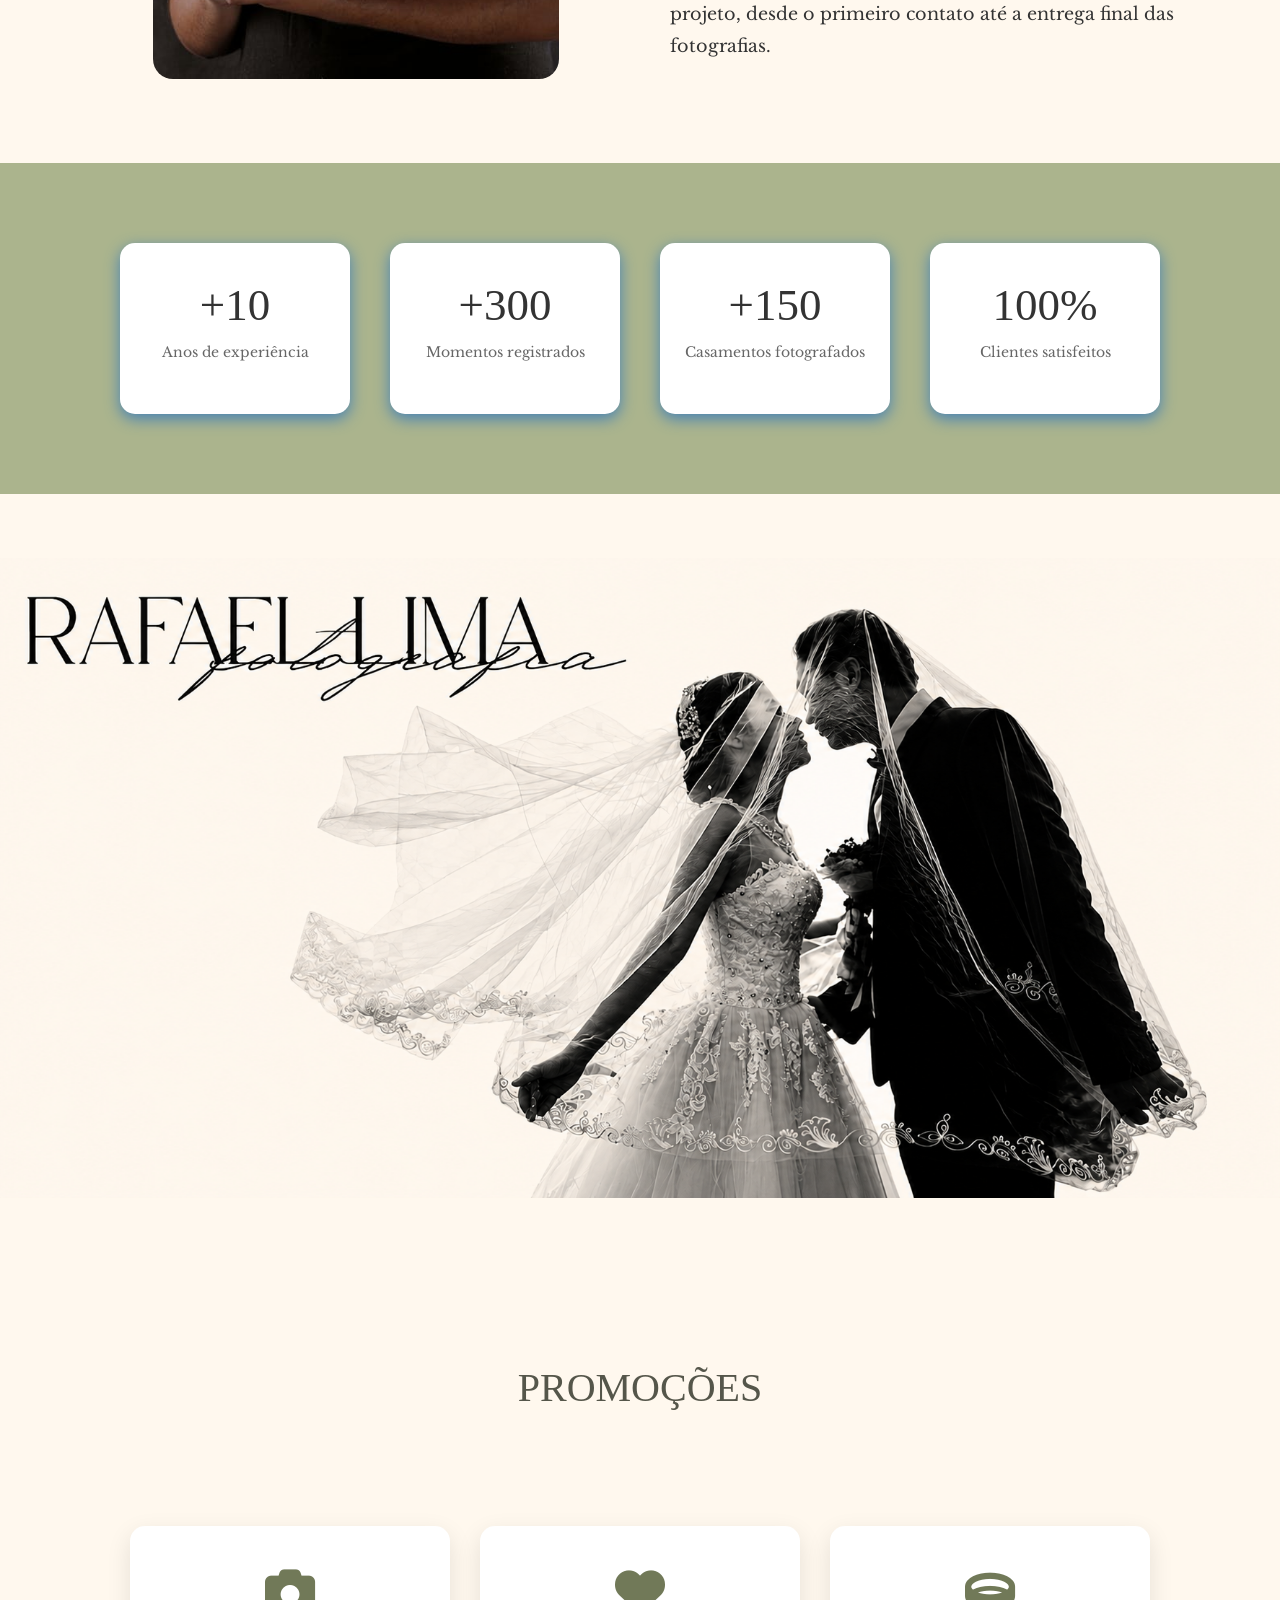
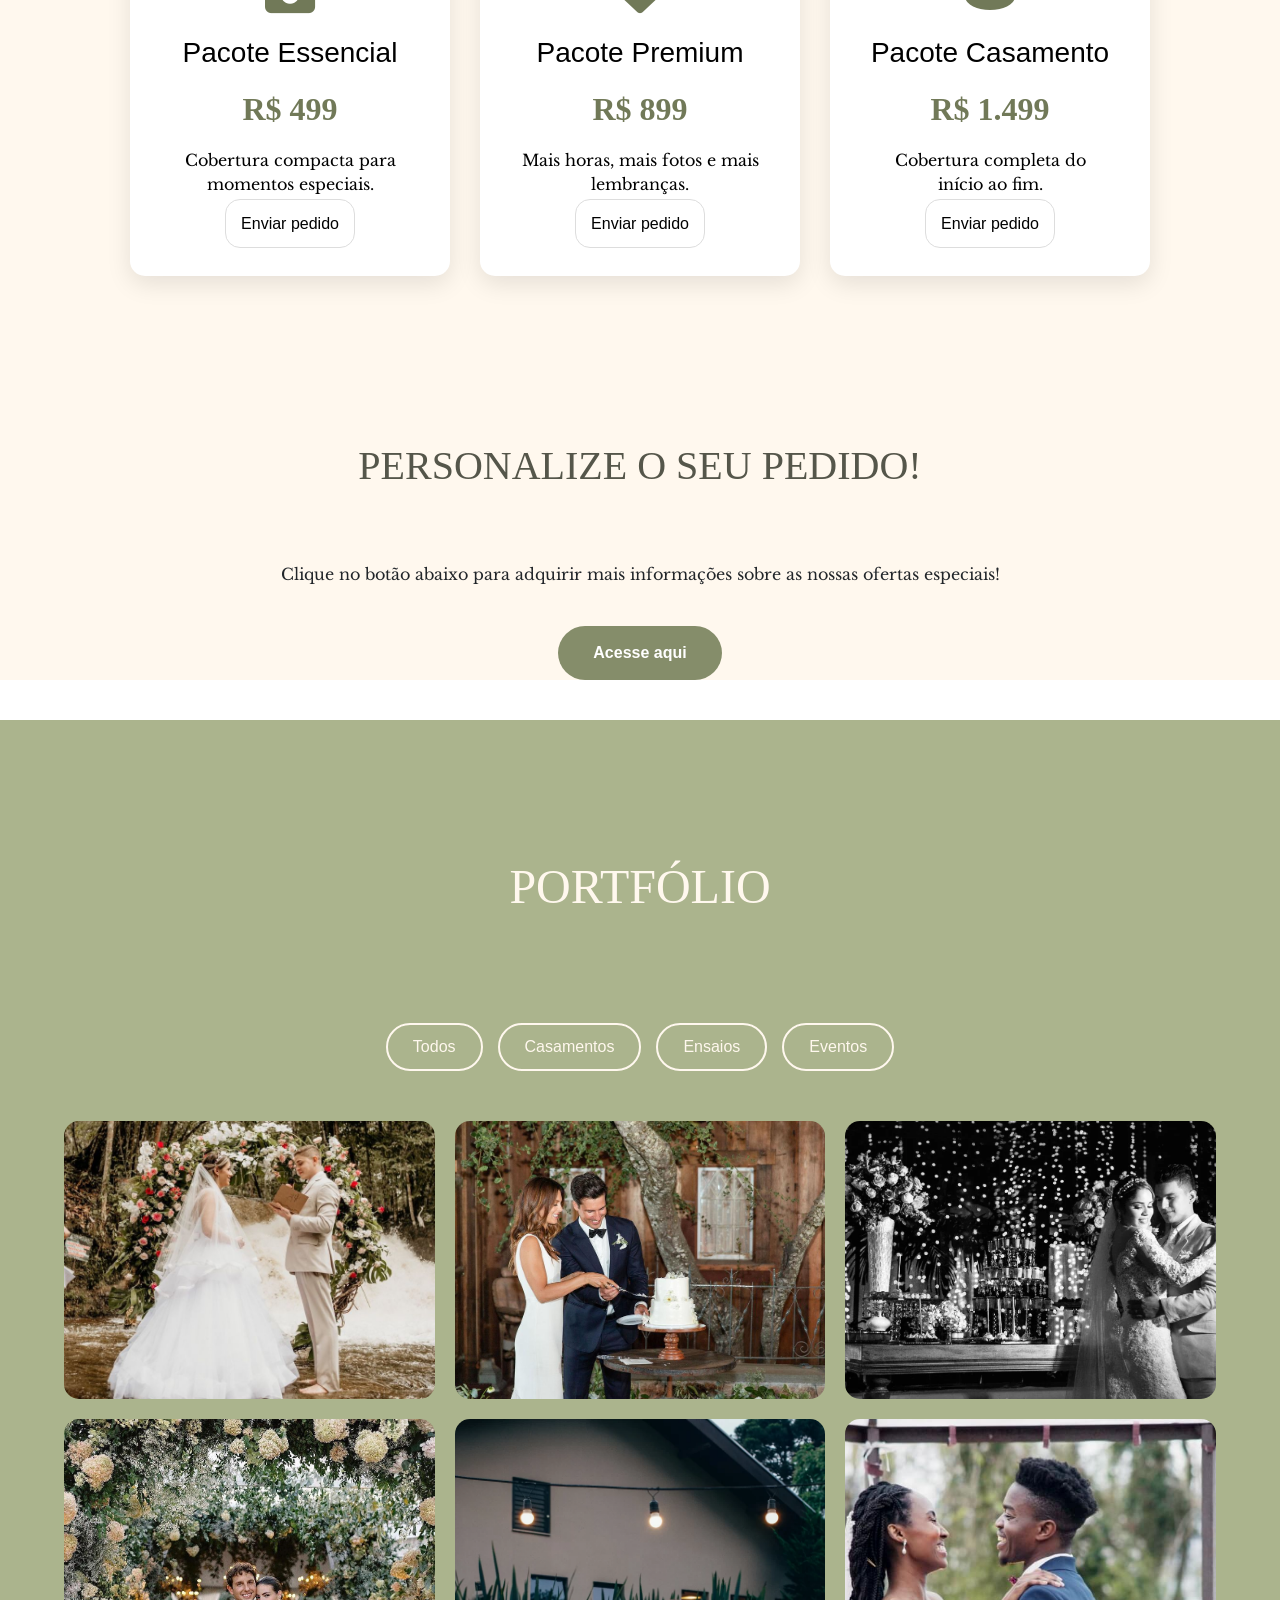
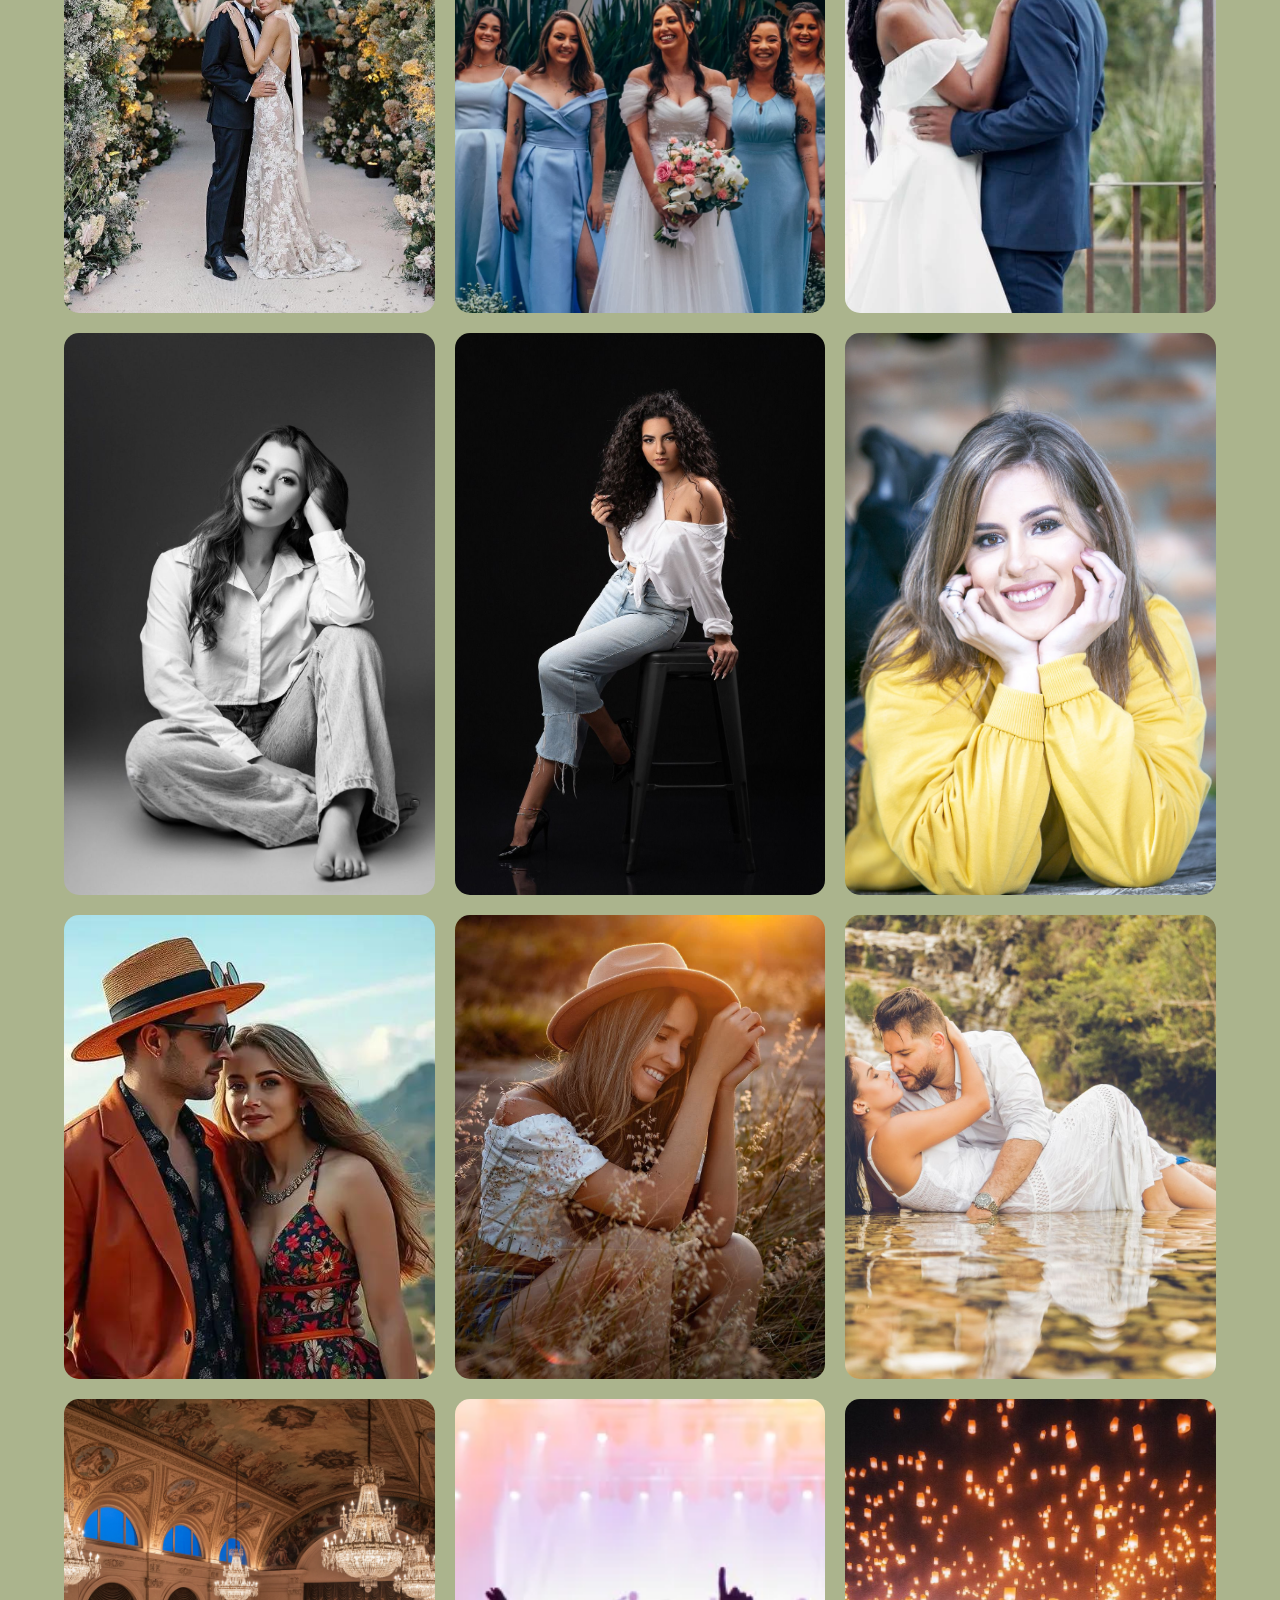
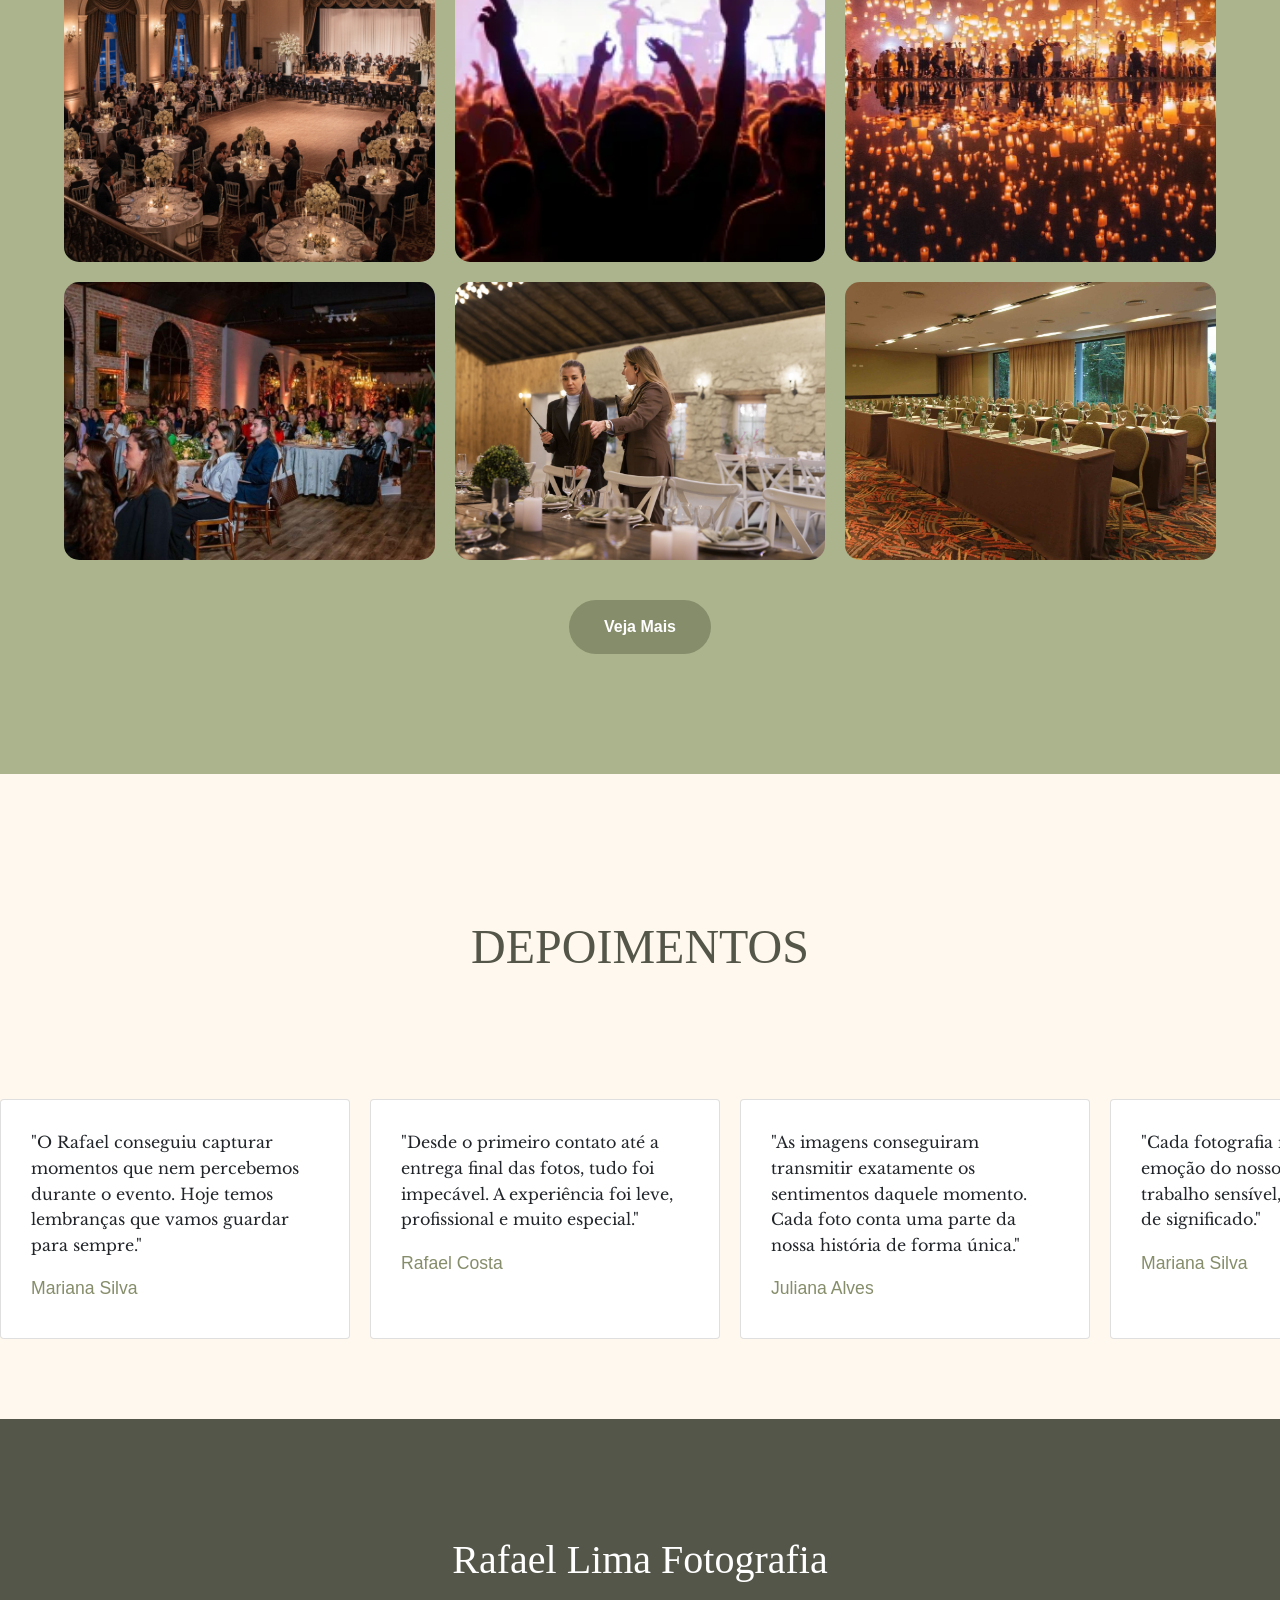
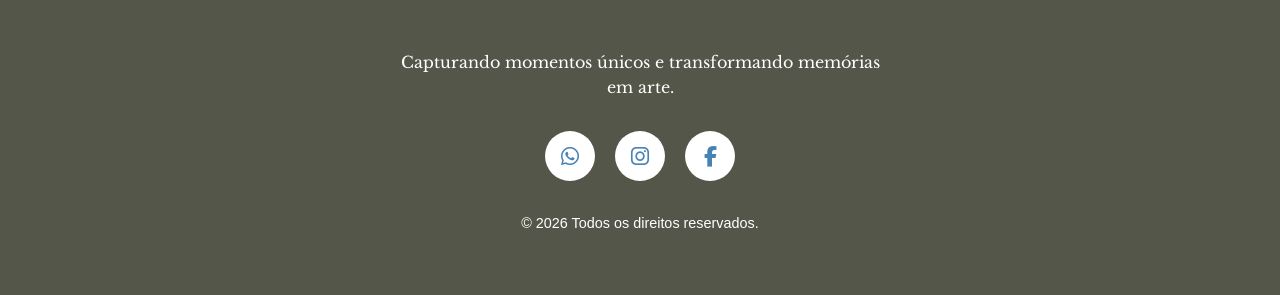
==== commit 20c994c5: "atualiza" ====
--- a/index.html
+++ b/index.html
@@ -148,62 +148,61 @@
             </div>
 
             <h1>PROMOÇÕES</h1>
-            <h1 class="pacotes-title">
-                NOSSOS PACOTES:
-            </h1>
-    
-            <div class="pacotes-grid">
-    
-                <div class="pacote-card">
-                    <h3>Plano Essencial</h3>
-                    <div class="pacote-preco">
-                        R$ 500
-                    </div>
-                    <ul>
-                        <li>1 fotógrafo</li>
-                        <li>Até 2 horas de cobertura</li>
-                        <li>30 fotos editadas</li>
-                    </ul>
-                    <a href="pedido.html" class="pacote-btn">
-                        Enviar pedido
-                    </a>
-    
-                </div>
-
-                <div class="pacote-card">
-                    <h3>Plano Premium</h3>
-                    <div class="pacote-preco">
-                        R$ 1200
-                    </div>
-                    <ul>
-                        <li>Ensaio Pré-Wedding</li>
-                        <li>4 horas de cobertura</li>
-                        <li>100 fotos editadas</li>
-                    </ul>
-                    <a href="pedido.html" class="pacote-btn">
-                        Enviar pedido
-                    </a>
-                </div>
-    
-                <div class="pacote-card">
-                    <h3>Plano Completo</h3>
-                    <div class="pacote-preco">
-                        R$ 2500
-                    </div>
-
-                    <ul>
-                        <li>Making Of</li>
-                        <li>Cerimônia completa</li>
-                        <li>Álbum digital</li>
-                    </ul>
-                    <a href="pedido.html" class="pacote-btn">
-                        Enviar pedido
-                    </a>
-    
-                </div>
-    
-            </div>
-
+     <div class="servicos-grid">
+
+    <div class="servico-card">
+        <i class="fa-solid fa-camera"></i>
+
+        <h3>Pacote Essencial</h3>
+
+        <span class="preco">
+            R$ 499
+        </span>
+
+        <p>
+            Cobertura compacta para momentos especiais.
+        </p>
+            <a href="promocoes.html" class="pacote-btn">
+            Enviar pedido
+        </a>
+    </div>
+
+    <div class="servico-card">
+        <i class="fa-solid fa-heart"></i>
+
+        <h3>Pacote Premium</h3>
+
+        <span class="preco">
+            R$ 899
+        </span>
+
+        <p>
+            Mais horas, mais fotos e mais lembranças.
+        </p>
+            <a href="promocoes.html" class="pacote-btn">
+            Enviar pedido
+        </a>
+    </div>
+
+    <div class="servico-card">
+        <i class="fa-solid fa-ring"></i>
+
+        <h3>Pacote Casamento</h3>
+
+        <span class="preco">
+            R$ 1.499
+        </span>
+
+        <p>
+            Cobertura completa do início ao fim.
+        </p>
+        <a href="promocoes.html" class="pacote-btn">
+            Enviar pedido
+        </a>
+    </div>
+
+</div>
+ 
             <div>
                 <h1>PERSONALIZE O SEU PEDIDO!</h1>
                 <p>Clique no botão abaixo para adquirir mais informações sobre as nossas ofertas especiais!</p>
--- a/style.css
+++ b/style.css
@@ -142,8 +142,8 @@
 /*BANNER CASAL*/
 
 .bannercasal {
-     width: 300px;
-  height: auto; 
+     width: 100%;
+     height: auto; 
 }
 
 /* Cada slide */
@@ -154,7 +154,7 @@
 /* Imagens */
 .carousel-item img {
     width: 100%;
-    height: 90vh;
+    height: 100vh;
     object-fit: cover;
 }
 
@@ -1885,7 +1885,6 @@
 }
 
 .preco{
-
     display:block;
 
     font-size:2rem;
@@ -1897,4 +1896,5 @@
     color:#717958;
 
     font-family:"Cormorant Garamond", serif;
-}+}
+
